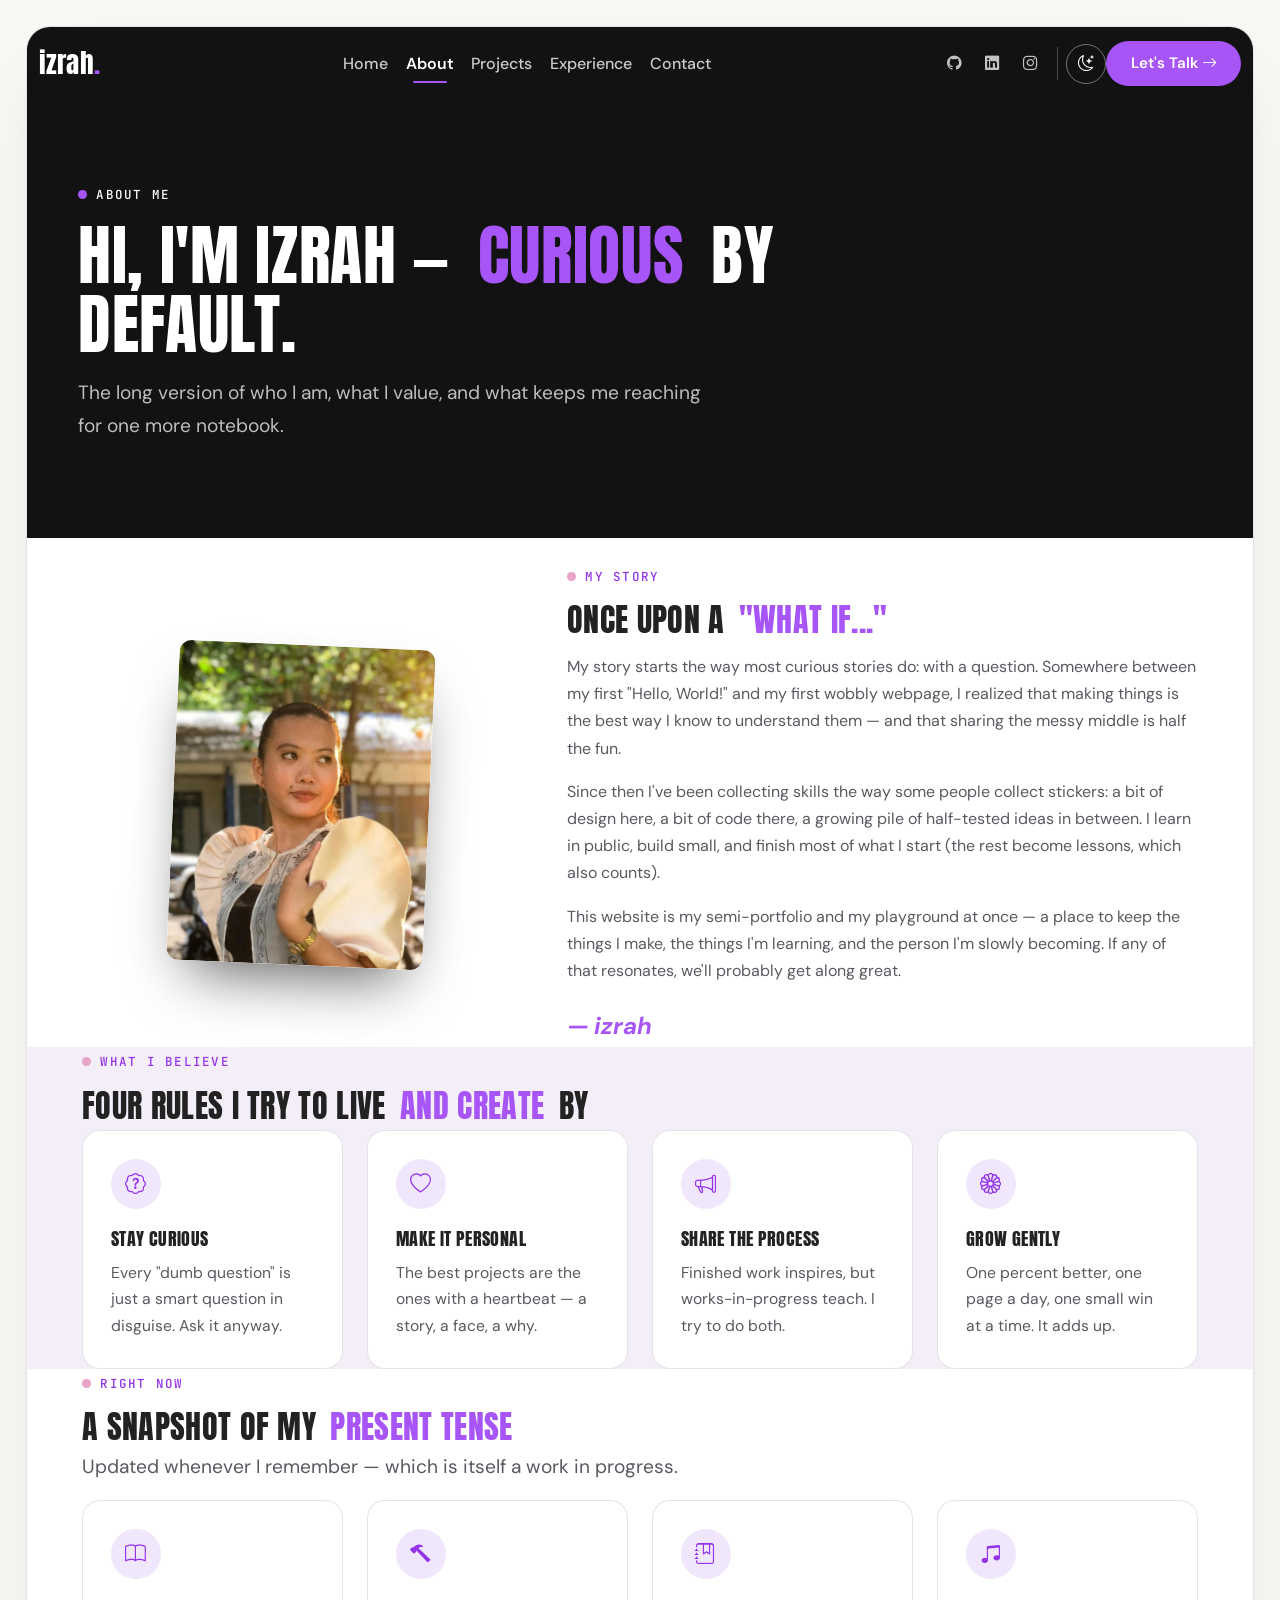
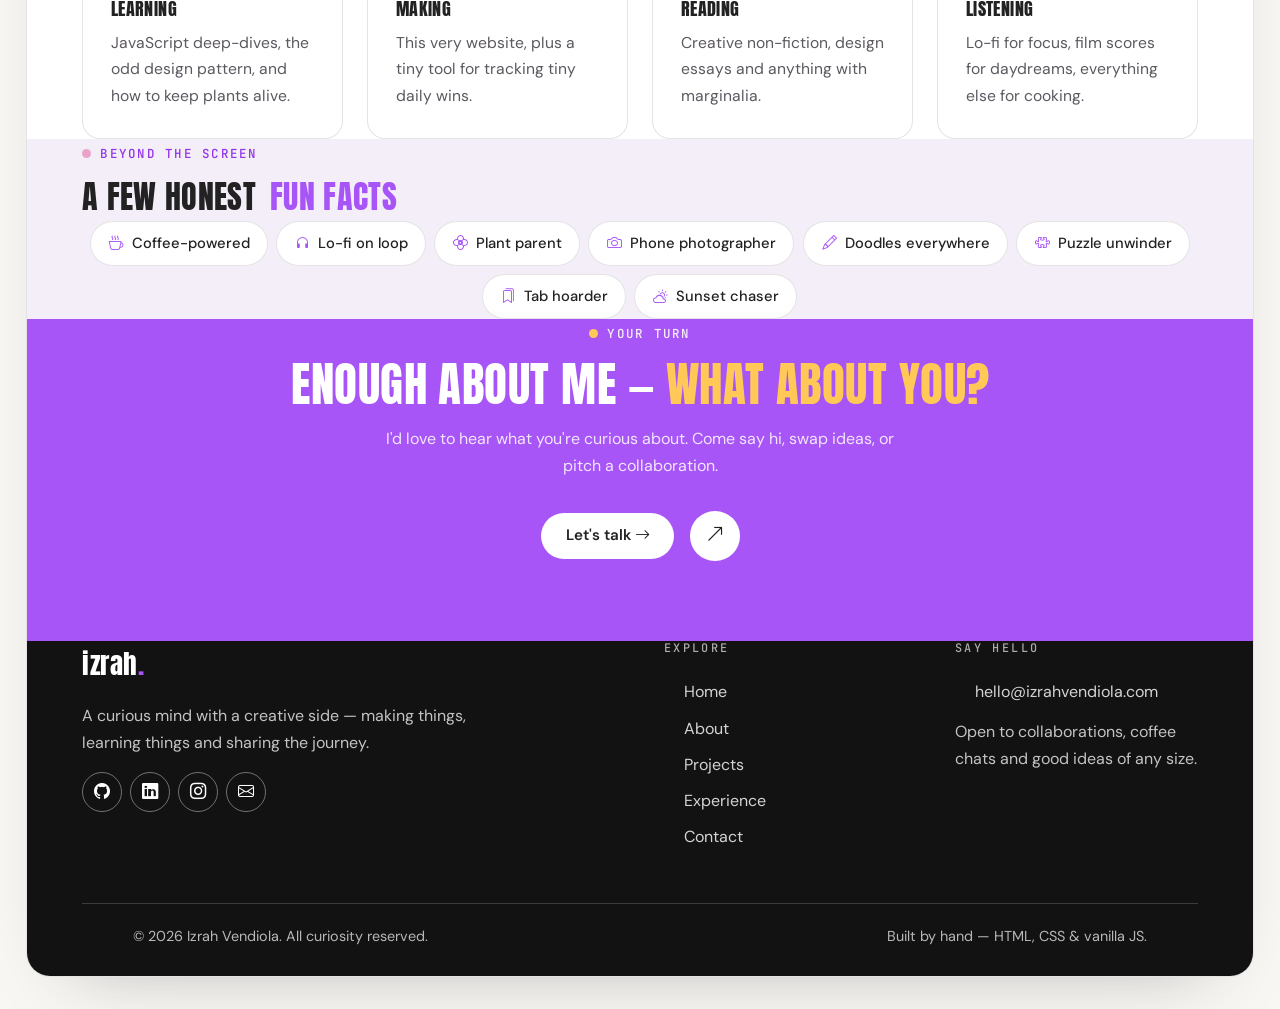
==== pages/about.html @ 7f02ea45 "Change the structure" ====
<!DOCTYPE html>
<html lang="en" data-theme="light">
<head>
  <meta charset="UTF-8">
  <meta name="viewport" content="width=device-width, initial-scale=1">
  <title>About — Izrah Vendiola</title>
  <meta name="description" content="Who is Izrah Vendiola? The story, values and everyday curiosities behind this little corner of the internet.">
  <link rel="icon" type="image/svg+xml" href="../assets/images/favicon.svg">
  <meta name="theme-color" content="#F9F7F4">

  <!-- Set theme before first paint to avoid a flash of the wrong mode -->
  <script>
    (function () {
      var d = document.documentElement;
      d.classList.add("js");
      var t = null;
      try { t = localStorage.getItem("izrah-theme"); } catch (e) { /* no storage */ }
      if (!t) {
        t = window.matchMedia && window.matchMedia("(prefers-color-scheme: dark)").matches
          ? "dark" : "light";
      }
      d.setAttribute("data-theme", t);
      if ("onpagereveal" in document) d.classList.add("vt");
    })();
  </script>

  <link href="https://cdn.jsdelivr.net/npm/bootstrap@5.3.3/dist/css/bootstrap.min.css" rel="stylesheet">
  <link rel="stylesheet" href="https://cdn.jsdelivr.net/npm/bootstrap-icons@1.11.3/font/bootstrap-icons.min.css">

  <link rel="preconnect" href="https://fonts.googleapis.com">
  <link rel="preconnect" href="https://fonts.gstatic.com" crossorigin>
  <link href="https://fonts.googleapis.com/css2?family=Anton&family=DM+Sans:ital,opsz,wght@0,9..40,400;0,9..40,500;0,9..40,700;1,9..40,400&family=JetBrains+Mono:wght@400;500;700&display=swap" rel="stylesheet">

  <link rel="stylesheet" href="../assets/css/style.css">
  <link rel="stylesheet" href="../assets/css/responsive.css">
</head>
<body>
  <a class="skip-link" href="#main">Skip to main content</a>

  <div class="page-frame">
    <!-- ========== Consistent header bar ========== -->
    <nav class="navbar navbar-expand-lg site-header" id="siteNav" aria-label="Main navigation">
      <div class="container-xxl header-inner">
        <a class="navbar-brand" href="../index.html">izrah<span class="brand-dot">.</span></a>
        <button class="navbar-toggler" type="button" data-bs-toggle="collapse" data-bs-target="#navMenu"
          aria-controls="navMenu" aria-expanded="false" aria-label="Toggle navigation">
          <span class="navbar-toggler-icon"></span>
        </button>
        <div class="collapse navbar-collapse" id="navMenu">
          <ul class="navbar-nav mx-auto mb-3 mb-lg-0">
            <li class="nav-item"><a class="nav-link" href="../index.html">Home</a></li>
            <li class="nav-item"><a class="nav-link active" aria-current="page" href="about.html">About</a></li>
            <li class="nav-item"><a class="nav-link" href="projects.html">Projects</a></li>
            <li class="nav-item"><a class="nav-link" href="experience.html">Experience</a></li>
            <li class="nav-item"><a class="nav-link" href="contact.html">Contact</a></li>
          </ul>
          <div class="d-flex align-items-center nav-actions">
            <div class="nav-socials d-none d-lg-inline-flex" aria-label="Social media">
              <a class="social-btn" href="https://github.com/" target="_blank" rel="noopener" aria-label="GitHub">
                <i class="bi bi-github" aria-hidden="true"></i>
              </a>
              <a class="social-btn" href="https://www.linkedin.com/" target="_blank" rel="noopener" aria-label="LinkedIn">
                <i class="bi bi-linkedin" aria-hidden="true"></i>
              </a>
              <a class="social-btn" href="https://www.instagram.com/" target="_blank" rel="noopener" aria-label="Instagram">
                <i class="bi bi-instagram" aria-hidden="true"></i>
              </a>
            </div>
            <button class="theme-toggle" id="themeToggle" type="button" aria-label="Toggle light and dark theme" aria-pressed="false">
              <i class="bi bi-moon-stars icon-moon" aria-hidden="true"></i>
              <i class="bi bi-sun icon-sun" aria-hidden="true"></i>
            </button>
            <a class="btn btn-accent" href="contact.html">Let's Talk <i class="bi bi-arrow-right" aria-hidden="true"></i></a>
          </div>
        </div>
      </div>
    </nav>

  <main id="main">
    <!-- ========== Page hero ========== -->
    <header class="page-hero band-dark">
      <div class="page-hero-inner">
        <span class="eyebrow" data-animate="fade-up">About me</span>
        <h1 data-animate="fade-up" data-delay="90">
          Hi, I'm Izrah — <span class="mark">curious</span> by default.
        </h1>
        <p class="section-lead" data-animate="fade-up" data-delay="180">
          The long version of who I am, what I value, and what keeps me
          reaching for one more notebook.
        </p>
      </div>
    </header>

    <!-- ========== My story ========== -->
    <section class="section pt-4" aria-labelledby="story-title">
      <div class="container">
        <div class="row g-5 align-items-center">
          <div class="col-lg-5">
            <figure class="hero-figure about-figure mx-auto mb-0" data-animate="scale-in">
              <img class="portrait" src="../assets/images/profile.webp"
                alt="Portrait photo of Izrah Vendiola" width="1080" height="1920" loading="lazy">
            </figure>
          </div>
          <div class="col-lg-7">
            <span class="eyebrow" data-animate="fade-up">My story</span>
            <h2 class="section-title" id="story-title" data-animate="fade-up" data-delay="80">
              Once upon a <span class="mark">"what if..."</span>
            </h2>
            <div data-animate="fade-up" data-delay="160">
              <p class="text-soft mt-3">
                My story starts the way most curious stories do: with a question.
                Somewhere between my first "Hello, World!" and my first wobbly webpage,
                I realized that making things is the best way I know to understand them —
                and that sharing the messy middle is half the fun.
              </p>
              <p class="text-soft">
                Since then I've been collecting skills the way some people collect stickers:
                a bit of design here, a bit of code there, a growing pile of half-tested
                ideas in between. I learn in public, build small, and finish most of what
                I start (the rest become lessons, which also counts).
              </p>
              <p class="text-soft">
                This website is my semi-portfolio and my playground at once — a place to
                keep the things I make, the things I'm learning, and the person I'm slowly
                becoming. If any of that resonates, we'll probably get along great.
              </p>
              <p class="sig">— izrah</p>
            </div>
          </div>
        </div>
      </div>
    </section>

    <!-- ========== Values ========== -->
    <section class="section section-soft" aria-labelledby="values-title">
      <div class="container">
        <div class="section-head center">
          <span class="eyebrow" data-animate="fade-up">What I believe</span>
          <h2 class="section-title" id="values-title" data-animate="fade-up" data-delay="80">
            Four rules I try to live <span class="mark">and create</span> by
          </h2>
        </div>
        <div class="row g-4" data-animate-group>
          <div class="col-md-6 col-lg-3">
            <article class="card-x" data-animate="fade-up">
              <div class="icon-tile"><i class="bi bi-patch-question" aria-hidden="true"></i></div>
              <h3 class="card-title">Stay curious</h3>
              <p>Every "dumb question" is just a smart question in disguise. Ask it anyway.</p>
            </article>
          </div>
          <div class="col-md-6 col-lg-3">
            <article class="card-x" data-animate="fade-up">
              <div class="icon-tile"><i class="bi bi-heart" aria-hidden="true"></i></div>
              <h3 class="card-title">Make it personal</h3>
              <p>The best projects are the ones with a heartbeat — a story, a face, a why.</p>
            </article>
          </div>
          <div class="col-md-6 col-lg-3">
            <article class="card-x" data-animate="fade-up">
              <div class="icon-tile"><i class="bi bi-megaphone" aria-hidden="true"></i></div>
              <h3 class="card-title">Share the process</h3>
              <p>Finished work inspires, but works-in-progress teach. I try to do both.</p>
            </article>
          </div>
          <div class="col-md-6 col-lg-3">
            <article class="card-x" data-animate="fade-up">
              <div class="icon-tile"><i class="bi bi-flower1" aria-hidden="true"></i></div>
              <h3 class="card-title">Grow gently</h3>
              <p>One percent better, one page a day, one small win at a time. It adds up.</p>
            </article>
          </div>
        </div>
      </div>
    </section>

    <!-- ========== Currently ========== -->
    <section class="section" aria-labelledby="currently-title">
      <div class="container">
        <div class="section-head">
          <span class="eyebrow" data-animate="fade-up">Right now</span>
          <h2 class="section-title" id="currently-title" data-animate="fade-up" data-delay="80">
            A snapshot of my <span class="mark">present tense</span>
          </h2>
          <p class="section-lead" data-animate="fade-up" data-delay="150">
            Updated whenever I remember — which is itself a work in progress.
          </p>
        </div>
        <div class="row g-4" data-animate-group>
          <div class="col-md-6 col-lg-3">
            <article class="card-x" data-animate="fade-up">
              <div class="icon-tile"><i class="bi bi-book" aria-hidden="true"></i></div>
              <h3 class="card-title">Learning</h3>
              <p>JavaScript deep-dives, the odd design pattern, and how to keep plants alive.</p>
            </article>
          </div>
          <div class="col-md-6 col-lg-3">
            <article class="card-x" data-animate="fade-up">
              <div class="icon-tile"><i class="bi bi-hammer" aria-hidden="true"></i></div>
              <h3 class="card-title">Making</h3>
              <p>This very website, plus a tiny tool for tracking tiny daily wins.</p>
            </article>
          </div>
          <div class="col-md-6 col-lg-3">
            <article class="card-x" data-animate="fade-up">
              <div class="icon-tile"><i class="bi bi-journal-bookmark" aria-hidden="true"></i></div>
              <h3 class="card-title">Reading</h3>
              <p>Creative non-fiction, design essays and anything with marginalia.</p>
            </article>
          </div>
          <div class="col-md-6 col-lg-3">
            <article class="card-x" data-animate="fade-up">
              <div class="icon-tile"><i class="bi bi-music-note-beamed" aria-hidden="true"></i></div>
              <h3 class="card-title">Listening</h3>
              <p>Lo-fi for focus, film scores for daydreams, everything else for cooking.</p>
            </article>
          </div>
        </div>
      </div>
    </section>

    <!-- ========== Beyond the screen ========== -->
    <section class="section section-soft" aria-labelledby="beyond-title">
      <div class="container">
        <div class="section-head center">
          <span class="eyebrow" data-animate="fade-up">Beyond the screen</span>
          <h2 class="section-title" id="beyond-title" data-animate="fade-up" data-delay="80">
            A few honest <span class="mark">fun facts</span>
          </h2>
        </div>
        <div class="d-flex flex-wrap justify-content-center gap-2 mt-2" data-animate-group>
          <span class="chip" data-animate="fade-up"><i class="bi bi-cup-hot" aria-hidden="true"></i>Coffee-powered</span>
          <span class="chip" data-animate="fade-up"><i class="bi bi-headphones" aria-hidden="true"></i>Lo-fi on loop</span>
          <span class="chip" data-animate="fade-up"><i class="bi bi-flower2" aria-hidden="true"></i>Plant parent</span>
          <span class="chip" data-animate="fade-up"><i class="bi bi-camera" aria-hidden="true"></i>Phone photographer</span>
          <span class="chip" data-animate="fade-up"><i class="bi bi-pencil" aria-hidden="true"></i>Doodles everywhere</span>
          <span class="chip" data-animate="fade-up"><i class="bi bi-puzzle" aria-hidden="true"></i>Puzzle unwinder</span>
          <span class="chip" data-animate="fade-up"><i class="bi bi-bookmarks" aria-hidden="true"></i>Tab hoarder</span>
          <span class="chip" data-animate="fade-up"><i class="bi bi-cloud-sun" aria-hidden="true"></i>Sunset chaser</span>
        </div>
      </div>
    </section>

    <!-- ========== Call to action ========== -->
    <section class="band-cta section-cta" aria-labelledby="cta-title">
      <div class="container-xxl">
        <span class="eyebrow" data-animate="fade-up">Your turn</span>
        <h2 class="cta-title" id="cta-title" data-animate="fade-up" data-delay="80">
          Enough about me — <span class="mark-on-dark">what about you?</span>
        </h2>
        <p class="cta-text" data-animate="fade-up" data-delay="160">
          I'd love to hear what you're curious about. Come say hi, swap ideas,
          or pitch a collaboration.
        </p>
        <div class="d-flex justify-content-center align-items-center gap-3" data-animate="fade-up" data-delay="240">
          <a class="btn btn-light" href="contact.html">Let's talk <i class="bi bi-arrow-right" aria-hidden="true"></i></a>
          <a class="btn-circle" href="contact.html" aria-label="Go to the contact page">
            <i class="bi bi-arrow-up-right" aria-hidden="true"></i>
          </a>
        </div>
      </div>
    </section>
  </main>

  <!-- ========== Footer ========== -->
  <footer class="site-footer">
    <div class="container">
      <div class="row g-4 g-lg-5">
        <div class="col-lg-5">
          <a class="footer-brand" href="../index.html">izrah<span class="brand-dot">.</span></a>
          <p class="footer-tagline">A curious mind with a creative side — making things,
          learning things and sharing the journey.</p>
          <div class="d-flex gap-2 mt-3">
            <a class="social-btn" href="https://github.com/" target="_blank" rel="noopener" aria-label="GitHub">
              <i class="bi bi-github" aria-hidden="true"></i>
            </a>
            <a class="social-btn" href="https://www.linkedin.com/" target="_blank" rel="noopener" aria-label="LinkedIn">
              <i class="bi bi-linkedin" aria-hidden="true"></i>
            </a>
            <a class="social-btn" href="https://www.instagram.com/" target="_blank" rel="noopener" aria-label="Instagram">
              <i class="bi bi-instagram" aria-hidden="true"></i>
            </a>
            <a class="social-btn" href="mailto:hello@izrahvendiola.com" aria-label="Email Izrah">
              <i class="bi bi-envelope" aria-hidden="true"></i>
            </a>
          </div>
        </div>
        <div class="col-6 col-lg-3 offset-lg-1">
          <h3 class="footer-heading">Explore</h3>
          <nav class="d-flex flex-column" aria-label="Footer navigation">
            <a class="footer-link" href="../index.html"><i class="bi bi-arrow-right-short" aria-hidden="true"></i>Home</a>
            <a class="footer-link" href="about.html"><i class="bi bi-arrow-right-short" aria-hidden="true"></i>About</a>
            <a class="footer-link" href="projects.html"><i class="bi bi-arrow-right-short" aria-hidden="true"></i>Projects</a>
            <a class="footer-link" href="experience.html"><i class="bi bi-arrow-right-short" aria-hidden="true"></i>Experience</a>
            <a class="footer-link" href="contact.html"><i class="bi bi-arrow-right-short" aria-hidden="true"></i>Contact</a>
          </nav>
        </div>
        <div class="col-6 col-lg-3">
          <h3 class="footer-heading">Say hello</h3>
          <a class="footer-link" href="mailto:hello@izrahvendiola.com"><i class="bi bi-arrow-right-short" aria-hidden="true"></i>hello@izrahvendiola.com</a>
          <p class="footer-tagline mt-2">Open to collaborations, coffee chats and good ideas of any size.</p>
        </div>
      </div>
      <div class="footer-bottom">
        <p>© <span data-year>2026</span> Izrah Vendiola. All curiosity reserved.</p>
        <p>Built by hand — HTML, CSS &amp; vanilla JS.</p>
      </div>
    </div>
  </footer>
  </div>

  <button class="back-top" type="button" aria-label="Back to top">
    <i class="bi bi-arrow-up" aria-hidden="true"></i>
  </button>
  <div id="toastRegion" class="toast-container position-fixed bottom-0 start-0 p-3"></div>

  <script src="https://cdn.jsdelivr.net/npm/bootstrap@5.3.3/dist/js/bootstrap.bundle.min.js"></script>
  <script src="../assets/js/main.js"></script>
  <script src="../assets/js/animations.js"></script>
</body>
</html>
---- assets/css/style.css ----
/* ============================================================
   izrah. — Personal Website
   style.css · Brutalist editorial system (Finguard-inspired)
   ------------------------------------------------------------
   Structure & motion language adapted from the Finguard
   reference: alternating dark/light full-bleed bands, huge
   condensed uppercase display type (Anton), numbered feature
   rows with an overlapping card, static image tiles, circle
   arrow buttons, sparkle accents.
   Palette stays Izrah's: purple / pink / amber on black & white.
   Flat colors only — no gradients, no glassmorphism.
   ------------------------------------------------------------
   Contents:
   01. Design tokens
   02. Base & reset
   03. Page frame
   04. Typography
   05. Buttons & links
   06. Header bar (consistent, solid dark)
   07. Hero (dark band: headline, copy, portrait, steps rail)
   08. Numbered feature rows + overlapping panel
   09. Project image tiles (static)
   10. CTA band
   11. Footer band
   12. Timeline
   13. Cards, chips & "now" panel
   14. Forms, accordion, modal, toast
   15. Page heroes (dark band)
   16. Decorations (sparkles, shapes, badge)
   17. Animations (keyframes & reveal states)
   18. View transitions & reduced motion
   ============================================================ */

/* ------------------------------------------------------------
   01. Design tokens
------------------------------------------------------------ */
:root {
  /* Typography */
  --font-display: "Anton", "Arial Narrow", sans-serif;
  --font-body: "DM Sans", system-ui, -apple-system, sans-serif;
  --font-mono: "JetBrains Mono", ui-monospace, "Cascadia Mono", monospace;

  /* Fluid type scale */
  --fs-hero-line: clamp(2.7rem, 5.4vw + 1rem, 5.4rem);
  --fs-h1: clamp(2.4rem, 4.4vw + 0.7rem, 4.1rem);
  --fs-h2: clamp(1.9rem, 2.9vw + 0.6rem, 3rem);
  --fs-h3: clamp(1.25rem, 0.8vw + 0.95rem, 1.5rem);
  --fs-lead: clamp(1.02rem, 0.35vw + 0.95rem, 1.2rem);

  /* Shape — cards keep soft corners, bands are sharp */
  --radius-sm: 8px;
  --radius-md: 12px;
  --radius-lg: 18px;
  --radius-xl: 24px;
  --radius-pill: 999px;
  --section-pad: clamp(4rem, 8vw, 6.25rem);
  --frame-gap: clamp(10px, 2vw, 26px);

  /* Motion */
  --ease-out: cubic-bezier(0.22, 0.61, 0.36, 1);
  --ease-spring: cubic-bezier(0.34, 1.56, 0.64, 1);
  --dur-fast: 0.25s;
  --dur-med: 0.45s;
  --dur-slow: 0.8s;
}

/* Light theme */
:root,
[data-theme="light"] {
  color-scheme: light;
  --clr-bg: #f9f7f4;
  --clr-bg-soft: #f3eef8;
  --clr-surface: #ffffff;
  --clr-surface-2: #f6f1fa;
  --clr-text: #222222;
  --clr-text-soft: #5c5860;
  --clr-text-faint: #8e8a94;
  --clr-accent: #a855f7;
  --clr-accent-strong: #9333ea;
  --clr-accent-soft: #f1e7fc;
  --clr-accent-2: #e9a5c9;
  --clr-accent-2-soft: #fbeaf3;
  --clr-accent-3: #ffc857;
  --clr-accent-3-strong: #f5b52e;
  --clr-accent-3-soft: #fef3dc;
  --clr-on-accent: #ffffff;
  --clr-header: #121212;      /* solid dark header bar */
  --clr-band: #121212;        /* dark full-bleed band  */
  --clr-panel: #a855f7;       /* purple bands (CTA)    */
  --clr-panel-2: #9333ea;     /* footer purple         */
  --clr-on-panel: #ffffff;
  --clr-border: rgba(34, 34, 34, 0.12);
  --clr-border-strong: rgba(34, 34, 34, 0.26);
  --shadow-frame: 0 32px 70px -46px rgba(34, 34, 34, 0.35);
  --shadow-md: 0 16px 36px -18px rgba(34, 34, 34, 0.25);
}

/* Dark theme */
[data-theme="dark"] {
  color-scheme: dark;
  --clr-bg: #121212;
  --clr-bg-soft: #181519;
  --clr-surface: #1e1e24;
  --clr-surface-2: #26222e;
  --clr-text: #f5f5f5;
  --clr-text-soft: #b9b4c2;
  --clr-text-faint: #878290;
  --clr-accent: #bb86fc;
  --clr-accent-strong: #d0b0fe;
  --clr-accent-soft: rgba(187, 134, 252, 0.14);
  --clr-accent-2: #d98db8;
  --clr-accent-2-soft: rgba(217, 141, 184, 0.16);
  --clr-accent-3: #f4c66a;
  --clr-accent-3-strong: #f7d488;
  --clr-accent-3-soft: rgba(244, 198, 106, 0.16);
  --clr-on-accent: #1a1220;
  --clr-header: #121212;
  --clr-band: #121212;
  --clr-panel: #6b21a8;
  --clr-panel-2: #5b1a92;
  --clr-on-panel: #ffffff;
  --clr-border: rgba(245, 245, 245, 0.13);
  --clr-border-strong: rgba(245, 245, 245, 0.3);
  --shadow-frame: 0 32px 70px -40px rgba(0, 0, 0, 0.6);
  --shadow-md: 0 16px 36px -18px rgba(0, 0, 0, 0.55);
}

/* ------------------------------------------------------------
   02. Base & reset
------------------------------------------------------------ */
html {
  scroll-behavior: smooth;
}

html,
body {
  overflow-x: clip;
}

body {
  font-family: var(--font-body);
  background-color: var(--clr-bg);
  color: var(--clr-text);
  line-height: 1.7;
  -webkit-font-smoothing: antialiased;
  text-rendering: optimizeLegibility;
  transition: background-color var(--dur-med) ease, color var(--dur-med) ease,
    opacity 0.18s ease;
}

html.page-leaving body {
  opacity: 0;
}

::selection {
  background: var(--clr-accent);
  color: var(--clr-on-accent);
}

:focus-visible {
  outline: 3px solid var(--clr-accent);
  outline-offset: 3px;
  border-radius: 6px;
}

img {
  max-width: 100%;
}

/* Smooth theme change on common components */
.page-frame,
.site-header,
.site-footer,
.form-control,
.form-select,
.chip,
.accordion-item,
.timeline-card,
.now-panel,
.card-x,
.feature-row {
  transition: background-color var(--dur-med) ease, color var(--dur-med) ease,
    border-color var(--dur-med) ease;
}

/* Skip link (a11y) */
.skip-link {
  position: absolute;
  top: -100%;
  left: 1rem;
  z-index: 2000;
  padding: 0.6rem 1.2rem;
  background: var(--clr-accent);
  color: var(--clr-on-accent);
  font-weight: 600;
  border-radius: var(--radius-sm);
  text-decoration: none;
  transition: top 0.2s ease;
}

.skip-link:focus {
  top: 0;
  color: var(--clr-on-accent);
}

[id] {
  scroll-margin-top: 24px;
}

/* ------------------------------------------------------------
   03. Page frame — the whole page as one rounded card
------------------------------------------------------------ */
.page-frame {
  width: min(1400px, 100% - 2 * var(--frame-gap));
  margin-inline: auto;
  margin-block: var(--frame-gap) calc(var(--frame-gap) + 6px);
  background: var(--clr-surface);
  border: 1px solid var(--clr-border);
  border-radius: var(--radius-xl);
  overflow: clip;
  box-shadow: var(--shadow-frame);
}

/* Dark full-bleed band (hero, page heroes, hot rows) */
.band-dark {
  background: var(--clr-band);
  color: #ffffff;
}

.band-dark h1,
.band-dark h2,
.band-dark h3 {
  color: #ffffff;
}

.band-dark .section-lead,
.band-dark .text-soft {
  color: rgba(255, 255, 255, 0.72);
}

/* ------------------------------------------------------------
   04. Typography — Anton display for headings
------------------------------------------------------------ */
h1,
h2 {
  font-family: var(--font-display);
  font-weight: 400;
  text-transform: uppercase;
  letter-spacing: 0.01em;
  line-height: 1.05;
}

h3,
h4,
h5,
h6 {
  font-family: var(--font-body);
  font-weight: 700;
  letter-spacing: -0.01em;
  line-height: 1.3;
}

h1,
h2 {
  color: var(--clr-text);
  transition: color var(--dur-med) ease;
}

/* Colored word inside Anton headings — flat, no chip */
/* (overrides Bootstrap's built-in .mark highlight utility) */
.mark {
  --bs-highlight-bg: transparent;
  background: transparent;
  color: var(--clr-accent);
}

/* Amber emphasis on purple bands */
.mark-on-dark {
  color: var(--clr-accent-3);
}

.eyebrow {
  display: inline-flex;
  align-items: center;
  gap: 0.6rem;
  font-family: var(--font-mono);
  font-size: 0.78rem;
  font-weight: 500;
  letter-spacing: 0.18em;
  text-transform: uppercase;
  color: var(--clr-accent-strong);
  margin-bottom: 1rem;
}

[data-theme="dark"] .eyebrow {
  color: var(--clr-accent);
}

.eyebrow::before {
  content: "";
  flex: 0 0 auto;
  width: 0.55rem;
  height: 0.55rem;
  border-radius: 50%;
  background: var(--clr-accent-2);
}

.band-dark .eyebrow {
  color: #ffffff;
}

.band-dark .eyebrow::before {
  background: var(--clr-accent);
}

.lead,
.section-lead {
  color: var(--clr-text-soft);
  font-size: var(--fs-lead);
}

.text-soft {
  color: var(--clr-text-soft);
}

.text-accent {
  color: var(--clr-accent);
}

/* ------------------------------------------------------------
   05. Buttons & links — pill + circle pair (Finguard signature)
------------------------------------------------------------ */
.btn {
  font-family: var(--font-body);
  font-weight: 600;
  font-size: 0.95rem;
  border-radius: var(--radius-pill);
  padding: 0.72rem 1.55rem;
  transition: transform var(--dur-fast) var(--ease-out),
    box-shadow var(--dur-fast) ease, background-color var(--dur-fast) ease,
    color var(--dur-fast) ease, border-color var(--dur-fast) ease;
}

.btn .bi {
  transition: transform var(--dur-fast) var(--ease-out);
}

.btn:hover .bi-arrow-right {
  transform: translateX(4px);
}

.btn-accent {
  background: var(--clr-accent);
  color: var(--clr-on-accent);
  border: 0;
}

.btn-accent:hover,
.btn-accent:focus-visible {
  background: var(--clr-accent-strong);
  color: var(--clr-on-accent);
  transform: translateY(-2px);
}

.btn-amber {
  background: var(--clr-accent-3);
  color: #222222;
  border: 0;
}

.btn-amber:hover,
.btn-amber:focus-visible {
  background: var(--clr-accent-3-strong);
  color: #222222;
  transform: translateY(-2px);
}

.btn-ghost {
  background: transparent;
  border: 2px solid var(--clr-border-strong);
  color: var(--clr-text);
}

.btn-ghost:hover,
.btn-ghost:focus-visible {
  border-color: var(--clr-accent);
  color: var(--clr-accent);
  background: var(--clr-accent-soft);
  transform: translateY(-2px);
}

/* White pill for use on purple bands */
.btn-light {
  background: #ffffff;
  color: #222222;
  border: 0;
}

.btn-light:hover,
.btn-light:focus-visible {
  background: var(--clr-accent-3);
  color: #222222;
  transform: translateY(-2px);
}

/* Outline pill for dark bands */
.btn-ghost-light {
  background: transparent;
  border: 2px solid rgba(255, 255, 255, 0.5);
  color: #ffffff;
}

.btn-ghost-light:hover,
.btn-ghost-light:focus-visible {
  background: #ffffff;
  border-color: #ffffff;
  color: #121212;
  transform: translateY(-2px);
}

/* Circular arrow button */
.btn-circle {
  flex: 0 0 auto;
  width: 3.1rem;
  height: 3.1rem;
  border-radius: 50%;
  border: 0;
  background: var(--clr-accent);
  color: var(--clr-on-accent);
  display: inline-grid;
  place-items: center;
  font-size: 1.15rem;
  text-decoration: none;
  transition: transform var(--dur-fast) var(--ease-out),
    background-color var(--dur-fast) ease, color var(--dur-fast) ease;
}

.btn-circle:hover,
.btn-circle:focus-visible {
  background: var(--clr-accent-strong);
  color: var(--clr-on-accent);
  transform: translate(2px, -2px);
}

.btn-circle-sm {
  width: 2.6rem;
  height: 2.6rem;
  font-size: 1rem;
}

.link-arrow {
  display: inline-flex;
  align-items: center;
  gap: 0.45rem;
  font-weight: 600;
  color: var(--clr-accent);
  text-decoration: none;
}

.link-arrow .bi {
  transition: transform var(--dur-fast) var(--ease-out);
}

.link-arrow:hover,
.link-arrow:focus-visible {
  color: var(--clr-accent-strong);
}

.link-arrow:hover .bi {
  transform: translateX(5px);
}

/* ------------------------------------------------------------
   06. Header — consistent solid dark bar (Finguard reference)
------------------------------------------------------------ */
.site-header {
  background: var(--clr-header);
  padding: 0.55rem 0;
  transition: background-color var(--dur-med) ease;
  --bs-navbar-toggler-icon-bg: url("data:image/svg+xml;charset=utf8,%3Csvg viewBox='0 0 30 30' xmlns='http://www.w3.org/2000/svg'%3E%3Cpath stroke='rgba%28255, 255, 255, 0.9%29' stroke-width='2.5' stroke-linecap='round' d='M4 7h22M4 15h22M4 23h22'/%3E%3C/svg%3E");
}

.header-inner {
  display: flex;
  align-items: center;
}

.navbar-brand {
  font-family: var(--font-display);
  font-weight: 400;
  font-size: 1.7rem;
  letter-spacing: 0.02em;
  color: #ffffff;
  transition: opacity var(--dur-fast) ease;
}

.navbar-brand:hover,
.navbar-brand:focus-visible {
  color: #ffffff;
  opacity: 0.85;
}

.brand-dot {
  color: var(--clr-accent);
}

.site-header .nav-link {
  position: relative;
  font-weight: 500;
  color: rgba(255, 255, 255, 0.78);
  padding: 0.5rem 0.95rem;
  margin-inline: 0.05rem;
  transition: color var(--dur-fast) ease;
}

.site-header .nav-link::after {
  content: "";
  position: absolute;
  left: 0.95rem;
  right: 0.95rem;
  bottom: 0.15rem;
  height: 2px;
  border-radius: 2px;
  background: var(--clr-accent);
  transform: scaleX(0);
  transform-origin: left;
  transition: transform var(--dur-med) var(--ease-spring);
}

.site-header .nav-link:hover,
.site-header .nav-link:focus-visible {
  color: #ffffff;
}

.site-header .nav-link:hover::after {
  transform: scaleX(1);
}

.site-header .nav-link.active {
  color: #ffffff;
  font-weight: 600;
}

.site-header .nav-link.active::after {
  transform: scaleX(1);
}

.nav-socials {
  display: inline-flex;
  align-items: center;
  gap: 0.3rem;
  padding-inline-end: 0.6rem;
  margin-inline-end: 0.5rem;
  border-inline-end: 1px solid rgba(255, 255, 255, 0.22);
}

.nav-socials .social-btn {
  width: 2.1rem;
  height: 2.1rem;
  font-size: 0.9rem;
  border: 0;
  color: rgba(255, 255, 255, 0.75);
}

.nav-socials .social-btn:hover,
.nav-socials .social-btn:focus-visible {
  color: #ffffff;
  background: var(--clr-accent);
}

/* Theme toggle on the dark header */
.theme-toggle {
  flex: 0 0 auto;
  width: 40px;
  height: 40px;
  border-radius: 50%;
  border: 1.5px solid rgba(255, 255, 255, 0.4);
  background: transparent;
  color: #ffffff;
  display: inline-grid;
  place-items: center;
  font-size: 1rem;
  cursor: pointer;
  transition: transform var(--dur-fast) var(--ease-out),
    background-color var(--dur-fast) ease, color var(--dur-fast) ease,
    border-color var(--dur-fast) ease;
}

.theme-toggle:hover {
  transform: rotate(16deg) scale(1.08);
  background: var(--clr-accent);
  border-color: var(--clr-accent);
  color: var(--clr-on-accent);
}

.theme-toggle i {
  grid-area: 1 / 1;
  transition: opacity var(--dur-med) ease,
    transform var(--dur-med) var(--ease-spring);
}

.theme-toggle .icon-sun {
  opacity: 0;
  transform: rotate(120deg) scale(0.3);
}

[data-theme="dark"] .theme-toggle .icon-sun {
  opacity: 1;
  transform: none;
}

[data-theme="dark"] .theme-toggle .icon-moon {
  opacity: 0;
  transform: rotate(-120deg) scale(0.3);
}

/* ------------------------------------------------------------
   07. Hero — dark band: huge headline, copy, photo, steps rail
------------------------------------------------------------ */
.hero {
  position: relative;
  padding: clamp(3rem, 6vw, 4.5rem) 0 clamp(3.25rem, 6vw, 4.75rem);
  overflow: clip;
}

.hero-title {
  font-size: var(--fs-hero-line);
  line-height: 1.02;
  margin-bottom: clamp(1.75rem, 4vw, 2.75rem);
}

.hero-title .hero-line {
  display: block;
  color: #ffffff;
}

.hero-title .hero-line.accent {
  color: var(--clr-accent);
}

.hero-body {
  position: relative;
  z-index: 1;
}

.hero-sub {
  font-family: var(--font-display);
  text-transform: uppercase;
  letter-spacing: 0.03em;
  font-size: 1.05rem;
  color: #ffffff;
  margin-bottom: 0.9rem;
}

.hero-sub .dot-divider {
  color: var(--clr-accent);
}

.hero-intro {
  color: rgba(255, 255, 255, 0.72);
  max-width: 30rem;
  margin-bottom: 1.8rem;
}

.hero-cta {
  display: flex;
  flex-wrap: wrap;
  align-items: center;
  gap: 0.8rem;
  margin-bottom: 1.8rem;
}

.hero-socials {
  display: flex;
  align-items: center;
  flex-wrap: wrap;
  gap: 0.65rem;
}

.hero-socials .socials-label {
  font-family: var(--font-mono);
  font-size: 0.72rem;
  letter-spacing: 0.16em;
  text-transform: uppercase;
  color: rgba(255, 255, 255, 0.55);
  margin-right: 0.35rem;
}

.hero-socials .social-btn {
  border-color: rgba(255, 255, 255, 0.35);
  color: rgba(255, 255, 255, 0.85);
}

.hero-socials .social-btn:hover,
.hero-socials .social-btn:focus-visible {
  background: var(--clr-accent);
  border-color: var(--clr-accent);
  color: var(--clr-on-accent);
}

/* Portrait photo card — slightly tilted, like Finguard's cards */
.hero-figure {
  position: relative;
  display: flex;
  justify-content: center;
}

.hero-figure .portrait {
  width: min(18.5rem, 76vw);
  height: auto;
  aspect-ratio: 4 / 5;
  object-fit: cover;
  object-position: 50% 16%;
  display: block;
  border-radius: var(--radius-md);
  rotate: -2.5deg;
  box-shadow: 0 30px 60px -22px rgba(0, 0, 0, 0.65);
  transition: rotate var(--dur-med) var(--ease-spring);
}

.hero-figure:hover .portrait {
  rotate: 0deg;
}

/* Steps rail (Finguard's numbered hero steps) */
.hero-steps {
  display: flex;
  flex-direction: column;
  justify-content: center;
}

.step {
  display: flex;
  align-items: center;
  justify-content: space-between;
  gap: 1rem;
  padding: 1.1rem 0;
  border-bottom: 1px solid rgba(255, 255, 255, 0.16);
}

.step:last-child {
  border-bottom: 0;
}

.step-index {
  font-family: var(--font-mono);
  font-size: 0.75rem;
  color: var(--clr-accent);
  display: block;
  margin-bottom: 0.15rem;
}

.step p {
  margin: 0;
  font-family: var(--font-display);
  text-transform: uppercase;
  letter-spacing: 0.02em;
  font-size: 1.02rem;
  line-height: 1.3;
  color: #ffffff;
  max-width: 16ch;
}

.step .btn-circle {
  background: transparent;
  border: 1.5px solid rgba(255, 255, 255, 0.4);
  color: #ffffff;
}

.step:hover .btn-circle,
.step .btn-circle:hover,
.step .btn-circle:focus-visible {
  background: var(--clr-accent);
  border-color: var(--clr-accent);
  color: var(--clr-on-accent);
  transform: translate(2px, -2px);
}

/* ------------------------------------------------------------
   08. Numbered feature rows + overlapping panel
------------------------------------------------------------ */
.band-features {
  position: relative;
}

.section-head.split {
  max-width: none;
  display: grid;
  grid-template-columns: minmax(0, 1.15fr) minmax(0, 1fr);
  gap: 1.5rem 3rem;
  align-items: end;
}

.section-head.split .section-lead {
  margin: 0 0 0.4rem;
}

.feature-rows {
  display: flex;
  flex-direction: column;
  gap: 6px;
  margin-top: clamp(2rem, 4vw, 2.75rem);
}

.feature-row {
  display: grid;
  grid-template-columns: clamp(3rem, 6vw, 5rem) minmax(0, 1fr) auto;
  align-items: center;
  gap: 1.25rem;
  padding: 1.5rem clamp(1.5rem, 4vw, 3.25rem);
  background: var(--clr-surface-2);
}

.feature-row:nth-child(even) {
  background: var(--clr-surface);
  border-block: 1px solid var(--clr-border);
}

.feature-row.hot {
  background: var(--clr-band);
  color: #ffffff;
}

.row-index {
  font-family: var(--font-mono);
  font-size: 0.85rem;
  color: var(--clr-accent-strong);
}

[data-theme="dark"] .row-index {
  color: var(--clr-accent);
}

.feature-row.hot .row-index {
  color: var(--clr-accent);
}

.row-title {
  font-family: var(--font-display);
  font-weight: 400;
  text-transform: uppercase;
  letter-spacing: 0.02em;
  font-size: 1.2rem;
  line-height: 1.2;
  color: var(--clr-text);
  margin-bottom: 0.3rem;
}

.feature-row.hot .row-title {
  color: #ffffff;
}

.feature-row p {
  margin: 0;
  color: var(--clr-text-soft);
  font-size: 0.95rem;
  max-width: 52ch;
}

.feature-row.hot p {
  color: rgba(255, 255, 255, 0.7);
}

.row-arrow {
  width: 3rem;
  height: 3rem;
  border-radius: 50%;
  border: 1.5px solid var(--clr-border-strong);
  display: grid;
  place-items: center;
  font-size: 1.1rem;
  color: var(--clr-text-soft);
  transition: transform var(--dur-fast) var(--ease-out),
    background-color var(--dur-fast) ease, color var(--dur-fast) ease,
    border-color var(--dur-fast) ease;
}

.feature-row:hover .row-arrow {
  background: var(--clr-accent);
  border-color: var(--clr-accent);
  color: var(--clr-on-accent);
  transform: translate(2px, -2px);
}

.feature-row.hot .row-arrow {
  background: var(--clr-accent);
  border-color: var(--clr-accent);
  color: var(--clr-on-accent);
}

/* Clickable feature rows */
a.feature-row {
  color: inherit;
  text-decoration: none;
  cursor: pointer;
}

/* ------------------------------------------------------------
   09. Project image tiles — static images (no card animation)
------------------------------------------------------------ */
.band-soft {
  background: var(--clr-bg-soft);
  transition: background-color var(--dur-med) ease;
}

.project-tile {
  display: block;
  color: inherit;
  text-decoration: none;
}

.project-tile img {
  width: 100%;
  height: auto;
  aspect-ratio: 16 / 9;
  object-fit: cover;
  display: block;
  border-radius: var(--radius-lg);
  border: 1px solid var(--clr-border);
}

.tile-bar {
  display: flex;
  align-items: baseline;
  gap: 0.75rem;
  padding-top: 0.7rem;
}

.tile-index {
  font-family: var(--font-mono);
  font-size: 0.78rem;
  color: var(--clr-accent-strong);
}

[data-theme="dark"] .tile-index {
  color: var(--clr-accent);
}

.tile-name {
  font-family: var(--font-display);
  text-transform: uppercase;
  letter-spacing: 0.02em;
  font-size: 1.05rem;
  color: var(--clr-text);
}

.tile-cat {
  margin-left: auto;
  font-family: var(--font-mono);
  font-size: 0.72rem;
  letter-spacing: 0.1em;
  text-transform: uppercase;
  color: var(--clr-text-faint);
}

/* ------------------------------------------------------------
   09b. Project cards (projects page) — compact
------------------------------------------------------------ */
.project-card {
  padding: 0;
}

.card-media {
  position: relative;
  aspect-ratio: 16 / 9;
  overflow: hidden;
  background: var(--clr-surface-2);
  border-radius: var(--radius-lg) var(--radius-lg) 0 0;
  border-bottom: 1px solid var(--clr-border);
}

.card-media img {
  width: 100%;
  height: 100%;
  max-height: 100%;
  object-fit: cover;
  display: block;
  transition: transform 0.6s var(--ease-out);
}

.project-card:hover .card-media img {
  transform: scale(1.04);
}

.card-cat {
  position: absolute;
  top: 0.85rem;
  left: 0.85rem;
  z-index: 2;
  background: var(--clr-bg);
  border-radius: var(--radius-pill);
  padding: 0.28rem 0.8rem;
  font-family: var(--font-mono);
  font-size: 0.66rem;
  font-weight: 500;
  letter-spacing: 0.14em;
  text-transform: uppercase;
  color: var(--clr-text);
  box-shadow: 0 4px 14px -8px rgba(34, 34, 34, 0.4);
}

.project-body {
  display: flex;
  flex-direction: column;
  flex: 1;
  gap: 0.5rem;
  padding: 1.1rem 1.3rem 1.2rem;
}

.project-body .card-title {
  margin-bottom: 0;
  font-size: 1.05rem;
}

.project-body p {
  font-size: 0.92rem;
}

.tag-row {
  display: flex;
  flex-wrap: wrap;
  gap: 0.4rem;
}

.tag-chip {
  font-family: var(--font-mono);
  font-size: 0.66rem;
  padding: 0.26rem 0.65rem;
  border-radius: var(--radius-pill);
  background: var(--clr-accent-soft);
  color: var(--clr-accent-strong);
  transition: background-color var(--dur-med) ease, color var(--dur-med) ease;
}

[data-theme="dark"] .tag-chip {
  color: var(--clr-accent);
}

.tag-chip.t-pink {
  background: var(--clr-accent-2-soft);
  color: var(--clr-accent-2);
}

.tag-chip.t-amber {
  background: var(--clr-accent-3-soft);
  color: var(--clr-accent-3-strong);
}

[data-theme="dark"] .tag-chip.t-amber {
  color: var(--clr-accent-3);
}

.project-actions {
  display: flex;
  align-items: center;
  justify-content: space-between;
  gap: 1rem;
  margin-top: auto;
  padding-top: 0.4rem;
}

.project-actions .btn {
  padding: 0.5rem 1.1rem;
  font-size: 0.85rem;
}

/* Filter tabs with counts */
.filter-bar {
  display: flex;
  flex-wrap: wrap;
  justify-content: center;
  gap: 0.6rem;
  margin-bottom: clamp(2rem, 4vw, 2.75rem);
}

.filter-chip {
  display: inline-flex;
  align-items: center;
  gap: 0.55rem;
  border: 1.5px solid var(--clr-border-strong);
  background: var(--clr-surface);
  color: var(--clr-text-soft);
  border-radius: var(--radius-pill);
  padding: 0.6rem 1.3rem;
  font-family: var(--font-mono);
  font-size: 0.85rem;
  font-weight: 500;
  letter-spacing: 0.04em;
  transition: color var(--dur-fast) ease, border-color var(--dur-fast) ease,
    background-color var(--dur-fast) ease, transform var(--dur-fast) var(--ease-out);
}

.filter-chip:hover {
  color: var(--clr-accent);
  border-color: var(--clr-accent);
  transform: translateY(-2px);
}

.filter-chip.active {
  background: var(--clr-accent);
  color: var(--clr-on-accent);
  border-color: var(--clr-accent);
}

.filter-count {
  font-size: 0.68rem;
  line-height: 1;
  padding: 0.22rem 0.55rem;
  border-radius: var(--radius-pill);
  background: var(--clr-accent-soft);
  color: var(--clr-accent-strong);
}

[data-theme="dark"] .filter-count {
  color: var(--clr-accent);
}

.filter-chip.active .filter-count {
  background: rgba(255, 255, 255, 0.25);
  color: var(--clr-on-accent);
}

.project-item {
  transition: opacity 0.35s ease, transform 0.35s var(--ease-out);
}

.project-item.is-hidden {
  display: none;
}

.project-item.pop {
  animation: card-in 0.5s var(--ease-out) backwards;
}

/* Tinted sections */
.section-soft {
  background: var(--clr-bg-soft);
  transition: background-color var(--dur-med) ease;
}

/* ------------------------------------------------------------
   10. CTA band — solid purple, sharp edges
------------------------------------------------------------ */
.band-cta {
  background: var(--clr-panel);
  color: var(--clr-on-panel);
  padding: clamp(3rem, 7vw, 5rem) 0;
  text-align: center;
  transition: background-color var(--dur-med) ease;
}

.band-cta .eyebrow {
  color: rgba(255, 255, 255, 0.9);
}

.band-cta .eyebrow::before {
  background: var(--clr-accent-3);
}

.cta-title {
  color: var(--clr-on-panel);
  font-size: var(--fs-h2);
  margin-bottom: 1rem;
}

.cta-text {
  color: rgba(255, 255, 255, 0.85);
  max-width: 34rem;
  margin-inline: auto;
  margin-bottom: 2rem;
}

.band-cta .btn-circle {
  background: #ffffff;
  color: #222222;
}

.band-cta .btn-circle:hover,
.band-cta .btn-circle:focus-visible {
  background: var(--clr-accent-3);
  color: #222222;
}

/* ------------------------------------------------------------
   11. Footer — purple band with giant brand text
------------------------------------------------------------ */
.site-footer {
  position: relative;
  background: var(--clr-band);
  color: #ffffff;
  padding-bottom: 1.75rem;
  overflow: hidden;
  transition: background-color var(--dur-med) ease;
}

.footer-giant {
  font-family: var(--font-display);
  font-size: clamp(3.5rem, 10vw, 8rem);
  line-height: 1;
  color: rgba(255, 255, 255, 0.12);
  padding: clamp(1.5rem, 3vw, 2.5rem) clamp(1.5rem, 4vw, 3.25rem) clamp(1.25rem, 2.5vw, 2rem);
  border-bottom: 1px solid rgba(255, 255, 255, 0.14);
  margin-bottom: clamp(1.75rem, 4vw, 2.75rem);
  user-select: none;
  white-space: nowrap;
}

.footer-inner {
  position: relative;
  z-index: 1;
  padding: 0 clamp(1.5rem, 4vw, 3.25rem);
}

.footer-brand {
  font-family: var(--font-display);
  font-weight: 400;
  font-size: 1.7rem;
  letter-spacing: 0.02em;
  color: #ffffff;
  text-decoration: none;
  transition: opacity var(--dur-fast) ease;
}

.footer-brand:hover,
.footer-brand:focus-visible {
  color: #ffffff;
  opacity: 0.85;
}

.footer-tagline {
  color: rgba(255, 255, 255, 0.75);
  max-width: 24rem;
  margin-top: 0.9rem;
}

.site-footer .social-btn {
  border-color: rgba(255, 255, 255, 0.4);
  color: #ffffff;
}

.site-footer .social-btn:hover,
.site-footer .social-btn:focus-visible {
  background: #ffffff;
  border-color: #ffffff;
  color: #121212;
  transform: translateY(-3px) scale(1.08);
}

.footer-cta {
  font-family: var(--font-display);
  text-transform: uppercase;
  font-size: clamp(1.6rem, 2.6vw + 0.6rem, 2.4rem);
  line-height: 1.12;
  color: #ffffff;
  margin-bottom: 1.5rem;
  max-width: 18ch;
}

.footer-lead {
  color: rgba(255, 255, 255, 0.78);
  max-width: 24rem;
  margin-bottom: 1.5rem;
}

.footer-heading {
  font-family: var(--font-mono);
  font-size: 0.74rem;
  font-weight: 500;
  letter-spacing: 0.2em;
  text-transform: uppercase;
  color: rgba(255, 255, 255, 0.65);
  margin-bottom: 1.1rem;
}

.footer-link {
  display: inline-flex;
  align-items: center;
  gap: 0.45rem;
  color: rgba(255, 255, 255, 0.82);
  text-decoration: none;
  padding-block: 0.28rem;
  transition: color var(--dur-fast) ease, transform var(--dur-fast) var(--ease-out);
}

.footer-link .bi {
  font-size: 0.8rem;
  opacity: 0;
  transform: translateX(-4px);
  transition: opacity var(--dur-fast) ease, transform var(--dur-fast) var(--ease-out);
}

.footer-link:hover,
.footer-link:focus-visible {
  color: #ffffff;
  transform: translateX(3px);
}

.footer-link:hover .bi,
.footer-link:focus-visible .bi {
  opacity: 1;
  transform: translateX(0);
}

.footer-socials {
  display: flex;
  gap: 0.65rem;
  margin-bottom: clamp(1.75rem, 4vw, 2.5rem);
}

.footer-socials .social-btn {
  border-color: rgba(255, 255, 255, 0.4);
  color: #ffffff;
}

.footer-socials .social-btn:hover,
.footer-socials .social-btn:focus-visible {
  background: #ffffff;
  border-color: #ffffff;
  color: var(--clr-panel-2);
}

.footer-bottom {
  display: flex;
  flex-wrap: wrap;
  justify-content: space-between;
  align-items: center;
  gap: 0.6rem;
  margin-top: clamp(2rem, 5vw, 3rem);
  padding: 1.25rem clamp(1.5rem, 4vw, 3.25rem) 0;
  border-top: 1px solid rgba(255, 255, 255, 0.18);
  color: rgba(255, 255, 255, 0.7);
  font-size: 0.9rem;
}

.footer-bottom p {
  margin: 0;
}

/* Social buttons (default context: light surfaces) */
.social-btn {
  width: 2.5rem;
  height: 2.5rem;
  display: inline-grid;
  place-items: center;
  border-radius: 50%;
  border: 1.5px solid var(--clr-border);
  color: var(--clr-text-soft);
  background: transparent;
  font-size: 1.02rem;
  transition: transform var(--dur-fast) var(--ease-out),
    color var(--dur-fast) ease, background-color var(--dur-fast) ease,
    border-color var(--dur-fast) ease;
}

.social-btn:hover,
.social-btn:focus-visible {
  background: var(--clr-accent);
  border-color: var(--clr-accent);
  color: var(--clr-on-accent);
  transform: translateY(-3px) scale(1.08);
}

/* Back to top */
.back-top {
  position: fixed;
  right: 1.4rem;
  bottom: 1.4rem;
  z-index: 1035;
  width: 2.9rem;
  height: 2.9rem;
  border-radius: 50%;
  border: 0;
  background: var(--clr-accent);
  color: var(--clr-on-accent);
  display: grid;
  place-items: center;
  font-size: 1.05rem;
  opacity: 0;
  visibility: hidden;
  translate: 0 14px;
  transition: opacity var(--dur-med) var(--ease-out),
    visibility var(--dur-med) ease, translate var(--dur-med) var(--ease-out),
    transform var(--dur-fast) var(--ease-out), background-color var(--dur-fast) ease;
}

.back-top.show {
  opacity: 1;
  visibility: visible;
  translate: 0 0;
}

.back-top:hover {
  background: var(--clr-accent-strong);
  transform: translateY(-3px);
}

/* ------------------------------------------------------------
   12. Timeline
------------------------------------------------------------ */
.timeline {
  position: relative;
  padding-left: 2.1rem;
  max-width: 52rem;
}

.timeline::before {
  content: "";
  position: absolute;
  top: 0.5rem;
  bottom: 0.5rem;
  left: 0.32rem;
  width: 3px;
  border-radius: 3px;
  background: var(--clr-accent-soft);
}

.timeline-item {
  position: relative;
  padding-bottom: 2.1rem;
}

.timeline-item:last-child {
  padding-bottom: 0;
}

.timeline-item::before {
  content: "";
  position: absolute;
  left: calc(-2.1rem + 0.32rem - 6px);
  top: 0.55rem;
  width: 14px;
  height: 14px;
  border-radius: 50%;
  background: var(--clr-accent);
  box-shadow: 0 0 0 5px var(--clr-accent-soft);
}

.timeline-item:nth-child(2)::before {
  background: var(--clr-accent-2);
  box-shadow: 0 0 0 5px var(--clr-accent-2-soft);
}

.timeline-item:nth-child(3)::before {
  background: var(--clr-accent-3);
  box-shadow: 0 0 0 5px var(--clr-accent-3-soft);
}

.timeline-item:nth-child(4)::before {
  background: var(--clr-accent);
  box-shadow: 0 0 0 5px var(--clr-accent-soft);
}

.timeline-card {
  padding: 1.5rem 1.6rem;
}

.period-chip {
  display: inline-block;
  align-self: flex-start;
  font-family: var(--font-mono);
  font-size: 0.7rem;
  font-weight: 500;
  letter-spacing: 0.12em;
  text-transform: uppercase;
  color: var(--clr-accent-strong);
  background: var(--clr-accent-soft);
  border-radius: var(--radius-pill);
  padding: 0.3rem 0.85rem;
  margin-bottom: 0.75rem;
}

[data-theme="dark"] .period-chip {
  color: var(--clr-accent);
}

.timeline-org {
  font-family: var(--font-mono);
  font-size: 0.82rem;
  color: var(--clr-text-faint);
  margin-bottom: 0.65rem;
}

.timeline-card .card-title {
  font-size: 1.15rem;
}

.timeline-card p {
  color: var(--clr-text-soft);
  font-size: 0.98rem;
  margin-bottom: 0;
}

/* ------------------------------------------------------------
   13. Cards, chips & "now" panel
------------------------------------------------------------ */
.card-x {
  position: relative;
  display: flex;
  flex-direction: column;
  background: var(--clr-surface);
  border: 1px solid var(--clr-border);
  border-radius: var(--radius-lg);
  padding: 1.75rem;
  height: 100%;
  transition: transform var(--dur-fast) var(--ease-out),
    box-shadow var(--dur-fast) ease, border-color var(--dur-fast) ease,
    background-color var(--dur-med) ease;
}

.card-x:hover {
  transform: translateY(-6px);
  box-shadow: var(--shadow-md);
  border-color: transparent;
}

.icon-tile {
  width: 3.1rem;
  height: 3.1rem;
  flex: 0 0 auto;
  display: grid;
  place-items: center;
  border-radius: 50%;
  background: var(--clr-accent-soft);
  color: var(--clr-accent-strong);
  font-size: 1.3rem;
  margin-bottom: 1.15rem;
  transition: transform var(--dur-med) var(--ease-spring),
    background-color var(--dur-med) ease, color var(--dur-med) ease;
}

[data-theme="dark"] .icon-tile {
  color: var(--clr-accent);
}

.tile-pink {
  background: var(--clr-accent-2-soft);
  color: var(--clr-accent-2);
}

.tile-amber {
  background: var(--clr-accent-3-soft);
  color: var(--clr-accent-3-strong);
}

[data-theme="dark"] .tile-amber {
  color: var(--clr-accent-3);
}

.card-x:hover .icon-tile {
  transform: rotate(-8deg) scale(1.12);
}

.card-title {
  font-family: var(--font-display);
  font-weight: 400;
  text-transform: uppercase;
  letter-spacing: 0.02em;
  font-size: 1.15rem;
  line-height: 1.25;
  color: var(--clr-text);
  margin-bottom: 0.6rem;
}

.card-x p {
  color: var(--clr-text-soft);
  font-size: 0.98rem;
  margin-bottom: 0;
}

.card-index {
  position: absolute;
  top: 1.4rem;
  right: 1.5rem;
  font-family: var(--font-mono);
  font-size: 0.78rem;
  color: var(--clr-text-faint);
}

.skill-strip {
  display: flex;
  flex-wrap: wrap;
  justify-content: center;
  gap: 0.6rem;
  margin-top: clamp(2rem, 4vw, 2.75rem);
}

.skill-strip-label {
  width: 100%;
  text-align: center;
  font-family: var(--font-mono);
  font-size: 0.72rem;
  letter-spacing: 0.18em;
  text-transform: uppercase;
  color: var(--clr-text-faint);
  margin-bottom: 0.35rem;
}

.chip {
  display: inline-flex;
  align-items: center;
  gap: 0.5rem;
  padding: 0.55rem 1.1rem;
  border-radius: var(--radius-pill);
  border: 1.5px solid var(--clr-border);
  background: var(--clr-surface);
  font-weight: 500;
  font-size: 0.92rem;
  color: var(--clr-text);
  transition: color var(--dur-fast) ease, border-color var(--dur-fast) ease,
    transform var(--dur-fast) var(--ease-out), background-color var(--dur-med) ease;
}

.chip .bi {
  color: var(--clr-accent);
}

.chip:hover {
  border-color: var(--clr-accent);
  color: var(--clr-accent);
  transform: translateY(-2px);
}

.now-panel {
  background: var(--clr-surface);
  border: 1px solid var(--clr-border);
  border-radius: var(--radius-lg);
  overflow: hidden;
  max-width: 26rem;
}

.now-head {
  display: flex;
  align-items: center;
  gap: 0.65rem;
  padding: 0.9rem 1.15rem;
  border-bottom: 1px solid var(--clr-border);
  font-family: var(--font-display);
  text-transform: uppercase;
  letter-spacing: 0.03em;
  font-size: 0.95rem;
  color: var(--clr-text);
  background: var(--clr-accent-soft);
}

.now-dot {
  flex: 0 0 auto;
  width: 0.55rem;
  height: 0.55rem;
  border-radius: 50%;
  background: var(--clr-accent);
  animation: pulse-dot 2s ease-in-out infinite;
}

.now-list {
  list-style: none;
  margin: 0;
  padding: 1.1rem 1.25rem 1.25rem;
  display: flex;
  flex-direction: column;
  gap: 0.85rem;
}

.now-list li {
  display: flex;
  gap: 0.9rem;
  font-size: 0.95rem;
  color: var(--clr-text-soft);
  margin: 0;
}

.now-key {
  flex: 0 0 5.6rem;
  font-family: var(--font-mono);
  font-size: 0.76rem;
  letter-spacing: 0.04em;
  color: var(--clr-accent);
  padding-top: 0.15em;
}

/* ------------------------------------------------------------
   14. Forms, accordion, modal, toast
------------------------------------------------------------ */
.form-label {
  font-weight: 600;
  font-size: 0.9rem;
  margin-bottom: 0.4rem;
}

.form-control,
.form-select {
  background: var(--clr-surface);
  border: 1.5px solid var(--clr-border);
  border-radius: var(--radius-sm);
  padding: 0.8rem 1.05rem;
  color: var(--clr-text);
  transition: border-color var(--dur-fast) ease,
    box-shadow var(--dur-fast) ease, background-color var(--dur-med) ease,
    color var(--dur-med) ease;
}

.form-control::placeholder {
  color: var(--clr-text-faint);
}

.form-control:focus,
.form-select:focus {
  background: var(--clr-surface);
  border-color: var(--clr-accent);
  color: var(--clr-text);
  box-shadow: 0 0 0 0.25rem var(--clr-accent-soft);
}

.form-control.is-invalid,
.form-select.is-invalid {
  border-color: #dc3545;
}

.invalid-feedback {
  color: #dc3545;
}

[data-theme="dark"] .form-control.is-invalid,
[data-theme="dark"] .form-select.is-invalid {
  border-color: #e57373;
}

[data-theme="dark"] .invalid-feedback {
  color: #e57373;
}

.dots-sending span {
  animation: dot-bounce 1.2s infinite;
}

.dots-sending span:nth-child(2) {
  animation-delay: 0.15s;
}

.dots-sending span:nth-child(3) {
  animation-delay: 0.3s;
}

/* Accordion */
.accordion-item {
  background: var(--clr-surface);
  border: 1px solid var(--clr-border);
  border-radius: var(--radius-sm) !important;
  overflow: hidden;
  margin-bottom: 0.9rem;
}

.accordion-button {
  font-family: var(--font-display);
  font-weight: 400;
  text-transform: uppercase;
  letter-spacing: 0.02em;
  font-size: 1.05rem;
  background: var(--clr-surface);
  color: var(--clr-text);
  padding: 1.15rem 1.3rem;
  --bs-accordion-btn-icon: url("data:image/svg+xml,%3csvg xmlns='http://www.w3.org/2000/svg' viewBox='0 0 16 16' fill='%235c5860'%3e%3cpath fill-rule='evenodd' d='M1.646 4.646a.5.5 0 0 1 .708 0L8 10.293l5.646-5.647a.5.5 0 0 1 .708.708l-6 6a.5.5 0 0 1-.708 0l-6-6a.5.5 0 0 1 0-.708z'/%3e%3c/svg%3e");
  --bs-accordion-btn-active-icon: url("data:image/svg+xml,%3csvg xmlns='http://www.w3.org/2000/svg' viewBox='0 0 16 16' fill='%23a855f7'%3e%3cpath fill-rule='evenodd' d='M1.646 4.646a.5.5 0 0 1 .708 0L8 10.293l5.646-5.647a.5.5 0 0 1 .708.708l-6 6a.5.5 0 0 1-.708 0l-6-6a.5.5 0 0 1 0-.708z'/%3e%3c/svg%3e");
}

[data-theme="dark"] .accordion-button {
  --bs-accordion-btn-icon: url("data:image/svg+xml,%3csvg xmlns='http://www.w3.org/2000/svg' viewBox='0 0 16 16' fill='%23b9b4c2'%3e%3cpath fill-rule='evenodd' d='M1.646 4.646a.5.5 0 0 1 .708 0L8 10.293l5.646-5.647a.5.5 0 0 1 .708.708l-6 6a.5.5 0 0 1-.708 0l-6-6a.5.5 0 0 1 0-.708z'/%3e%3c/svg%3e");
  --bs-accordion-btn-active-icon: url("data:image/svg+xml,%3csvg xmlns='http://www.w3.org/2000/svg' viewBox='0 0 16 16' fill='%23bb86fc'%3e%3cpath fill-rule='evenodd' d='M1.646 4.646a.5.5 0 0 1 .708 0L8 10.293l5.646-5.647a.5.5 0 0 1 .708.708l-6 6a.5.5 0 0 1-.708 0l-6-6a.5.5 0 0 1 0-.708z'/%3e%3c/svg%3e");
}

.accordion-button:not(.collapsed) {
  background: var(--clr-accent-soft);
  color: var(--clr-accent-strong);
  box-shadow: none;
}

[data-theme="dark"] .accordion-button:not(.collapsed) {
  color: var(--clr-accent);
}

.accordion-button:focus {
  box-shadow: 0 0 0 0.25rem var(--clr-accent-soft);
  border-color: var(--clr-accent);
}

.accordion-body {
  color: var(--clr-text-soft);
  padding-top: 0;
}

/* Modal */
.modal-content {
  background: var(--clr-surface);
  border: 1px solid var(--clr-border);
  border-radius: var(--radius-lg);
  overflow: hidden;
  transition: background-color var(--dur-med) ease;
}

.modal-header {
  border-bottom: 1px solid var(--clr-border);
}

.modal-title {
  font-family: var(--font-display);
  text-transform: uppercase;
  letter-spacing: 0.02em;
  font-weight: 400;
}

.modal-footer {
  border-top: 1px solid var(--clr-border);
}

.modal-media {
  width: 100%;
  aspect-ratio: 16 / 8;
  object-fit: cover;
  display: block;
}

.btn-close {
  filter: none;
}

[data-theme="dark"] .btn-close {
  filter: invert(1) grayscale(100%) brightness(200%);
}

/* Toast */
.toast-container {
  z-index: 1090;
}

.toast {
  background: var(--clr-surface);
  border: 1px solid var(--clr-border);
  border-radius: var(--radius-sm);
  color: var(--clr-text);
  overflow: hidden;
  box-shadow: var(--shadow-md);
}

.toast-header {
  background: var(--clr-accent-soft);
  color: var(--clr-accent-strong);
  border-bottom: 1px solid var(--clr-border);
}

[data-theme="dark"] .toast-header {
  color: var(--clr-accent);
}

.toast-body {
  color: var(--clr-text-soft);
}

/* ------------------------------------------------------------
   15. Page heroes — dark band, Anton headline
------------------------------------------------------------ */
.page-hero {
  position: relative;
  padding: clamp(3.25rem, 7vw, 5rem) clamp(1.5rem, 4vw, 3.5rem);
  overflow: clip;
}

.page-hero-inner {
  position: relative;
  z-index: 1;
  max-width: 50rem;
}

.page-hero h1 {
  font-size: var(--fs-h1);
  margin-bottom: 1.1rem;
  color: #ffffff;
}

.page-hero h1 .mark {
  color: var(--clr-accent);
}

.page-hero .section-lead {
  max-width: 40rem;
  margin-inline: 0;
  color: rgba(255, 255, 255, 0.72);
}

.bg-soft {
  background: var(--clr-bg-soft);
}

.section-cta {
  padding-top: 0;
}

/* Contact info cards */
.info-card {
  display: flex;
  gap: 1.1rem;
  align-items: flex-start;
}

.info-card .icon-tile {
  margin-bottom: 0;
  width: 3rem;
  height: 3rem;
  font-size: 1.2rem;
}

.info-card h3 {
  font-size: 1.15rem;
  margin-bottom: 0.25rem;
}

.info-card p {
  margin-bottom: 0;
  color: var(--clr-text-soft);
  font-size: 0.95rem;
}

.copy-chip {
  border: 1.5px dashed var(--clr-border-strong);
  background: transparent;
  border-radius: var(--radius-pill);
  padding: 0.3rem 0.9rem;
  font-family: var(--font-mono);
  font-size: 0.72rem;
  color: var(--clr-text-soft);
  display: inline-flex;
  align-items: center;
  gap: 0.4rem;
  transition: color var(--dur-fast) ease, border-color var(--dur-fast) ease,
    transform var(--dur-fast) var(--ease-out);
}

.copy-chip:hover {
  color: var(--clr-accent);
  border-color: var(--clr-accent);
  transform: translateY(-1px);
}

/* About-page signature */
.sig {
  font-family: var(--font-body);
  font-style: italic;
  font-weight: 700;
  font-size: 1.5rem;
  color: var(--clr-accent);
  margin-top: 1.4rem;
  margin-bottom: 0;
}

/* About-page portrait photo card */
.about-figure .portrait {
  width: min(16rem, 74vw);
  object-position: 50% 14%;
  rotate: 2.5deg;
}

.about-figure:hover .portrait {
  rotate: 0deg;
}

/* ------------------------------------------------------------
   17. Animations — keyframes & reveal states
------------------------------------------------------------ */

/* Entrance/scroll reveal (JS adds .in-view; html.js gates initial hidden state) */
.js [data-animate] {
  opacity: 0;
  transition: opacity var(--dur-slow) var(--ease-out),
    transform var(--dur-slow) var(--ease-out);
  transition-delay: var(--anim-delay, 0ms);
  will-change: opacity, transform;
}

.js [data-animate="fade-up"] {
  transform: translateY(30px);
}

.js [data-animate="slide-left"] {
  transform: translateX(-40px);
}

.js [data-animate="slide-right"] {
  transform: translateX(40px);
}

.js [data-animate="scale-in"] {
  transform: scale(0.86);
}

.js [data-animate].in-view {
  opacity: 1;
  transform: none;
}

@keyframes float {
  0%,
  100% {
    transform: translateY(0);
  }
  50% {
    transform: translateY(-11px);
  }
}

@keyframes pulse-dot {
  0%,
  100% {
    box-shadow: 0 0 0 0 rgba(168, 85, 247, 0.4);
  }
  50% {
    box-shadow: 0 0 0 7px rgba(168, 85, 247, 0);
  }
}

@keyframes card-in {
  from {
    opacity: 0;
    transform: translateY(22px) scale(0.97);
  }
  to {
    opacity: 1;
    transform: none;
  }
}

@keyframes dot-bounce {
  0%,
  60%,
  100% {
    opacity: 0.2;
  }
  30% {
    opacity: 1;
  }
}

@keyframes page-in {
  from {
    opacity: 0;
  }
  to {
    opacity: 1;
  }
}

/* Gentle page fade-in on load (skipped when View Transitions handle it) */
html:not(.vt):not(.page-leaving) body {
  animation: page-in 0.4s ease both;
}

/* Parallax targets get smooth movement */
[data-parallax] {
  transition: translate 0.25s ease-out;
}

/* ------------------------------------------------------------
   18. View transitions & reduced motion
------------------------------------------------------------ */
@view-transition {
  navigation: auto;
}

/* Theme toggle: circle reveal driven by JS via WAAPI */
html.theme-transitioning::view-transition-old(root),
html.theme-transitioning::view-transition-new(root) {
  animation: none;
  mix-blend-mode: normal;
}

/* Suppress ordinary CSS transitions while a snapshot is taken */
html.no-anim *,
html.no-anim *::before,
html.no-anim *::after {
  transition: none !important;
  animation-duration: 0s !important;
}

@media (prefers-reduced-motion: reduce) {
  html {
    scroll-behavior: auto;
  }

  *,
  *::before,
  *::after {
    animation-duration: 0.01ms !important;
    animation-iteration-count: 1 !important;
    transition-duration: 0.01ms !important;
  }

  .js [data-animate] {
    opacity: 1 !important;
    transform: none !important;
  }

  [data-parallax] {
    translate: 0 0 !important;
  }
}
---- assets/css/responsive.css ----
/* ============================================================
   izrah. — Personal Website
   responsive.css · Breakpoint refinements
   (Bootstrap handles the grid; this file tunes the custom UI)
   ============================================================ */

/* ---------- Tablet & below: collapsed navigation ---------- */
@media (max-width: 991.98px) {
  /* The solid header grows a white dropdown card when the menu opens */
  .site-header .navbar-collapse {
    background: var(--clr-surface);
    border: 1px solid var(--clr-border);
    border-radius: var(--radius-lg);
    box-shadow: var(--shadow-md);
    padding: 1.1rem 1.4rem 1.4rem;
    margin-top: 0.9rem;
    transition: background-color var(--dur-med) ease,
      border-color var(--dur-med) ease;
  }

  .site-header .nav-link {
    color: var(--clr-text-soft);
    padding: 0.7rem 0.2rem;
    font-size: 1.02rem;
  }

  .site-header .nav-link:hover,
  .site-header .nav-link.active {
    color: var(--clr-accent);
  }

  .site-header .nav-link::after {
    left: 0.2rem;
    right: auto;
    width: 2.2rem;
    bottom: 0.4rem;
    background: var(--clr-accent);
  }

  .nav-actions {
    width: 100%;
    border-top: 1px solid var(--clr-border);
    margin-top: 0.9rem;
    padding-top: 1.1rem;
    justify-content: space-between;
  }

  .nav-socials {
    border-inline-end: 0;
    padding-inline-end: 0;
  }

  .nav-socials .social-btn {
    color: var(--clr-text-soft);
  }

  .nav-socials .social-btn:hover {
    color: var(--clr-on-accent);
  }

  /* Hero stacks: headline, copy, portrait, steps rail */
  .hero-figure {
    margin-block: 2.25rem;
  }

  .hero-steps {
    margin-top: 1rem;
  }

  .step p {
    max-width: none;
  }

  /* The overlapping card settles below the rows */
  .now-panel.overlap {
    position: static;
    transform: none;
    margin: 1.5rem clamp(1.5rem, 4vw, 3.25rem) 0 auto;
  }
}

/* ---------- Large phones / small tablets ---------- */
@media (max-width: 767.98px) {
  .hero-line {
    font-size: clamp(2.2rem, 9.5vw, 3rem);
  }

  .hero-cta .btn {
    flex: 1 1 auto;
    justify-content: center;
    display: inline-flex;
    align-items: center;
  }

  .hero-figure .portrait {
    width: min(16rem, 74vw);
  }

  .section-head.split {
    grid-template-columns: 1fr;
  }

  .card-media {
    aspect-ratio: 16 / 10;
  }

  .timeline {
    padding-left: 1.7rem;
  }

  .timeline-item::before {
    left: calc(-1.7rem + 0.32rem - 6px);
  }

  .back-top {
    right: 1rem;
    bottom: 1rem;
  }

  .footer-bottom {
    flex-direction: column;
    align-items: flex-start;
  }
}

/* ---------- Phones ---------- */
@media (max-width: 575.98px) {
  :root {
    --frame-gap: 10px;
  }

  .page-frame {
    border-radius: var(--radius-lg);
  }

  .hero-figure .portrait {
    width: min(15rem, 78vw);
  }

  .hero-socials .social-btn {
    width: 2.3rem;
    height: 2.3rem;
    font-size: 0.95rem;
  }

  .hero-socials .socials-label {
    width: 100%;
    margin-bottom: 0.15rem;
  }

  .btn {
    padding: 0.66rem 1.3rem;
    font-size: 0.92rem;
  }

  .btn-circle {
    width: 2.8rem;
    height: 2.8rem;
  }

  .feature-row {
    grid-template-columns: 2.6rem minmax(0, 1fr) auto;
    gap: 0.9rem;
    padding: 1.25rem 1.25rem;
  }

  .row-arrow {
    width: 2.6rem;
    height: 2.6rem;
    font-size: 1rem;
  }

  .card-x {
    padding: 1.4rem;
  }

  .project-body {
    padding: 1.15rem 1.2rem 1.3rem;
  }

  .band-cta .btn {
    width: 100%;
    justify-content: center;
  }

  .now-key {
    flex-basis: 4.6rem;
    font-size: 0.7rem;
  }

  .footer-giant {
    font-size: clamp(3.4rem, 18vw, 5.5rem);
  }

  .toast-container {
    left: 1rem !important;
    right: 1rem;
  }

  .modal-dialog {
    margin: 0.75rem;
  }
}
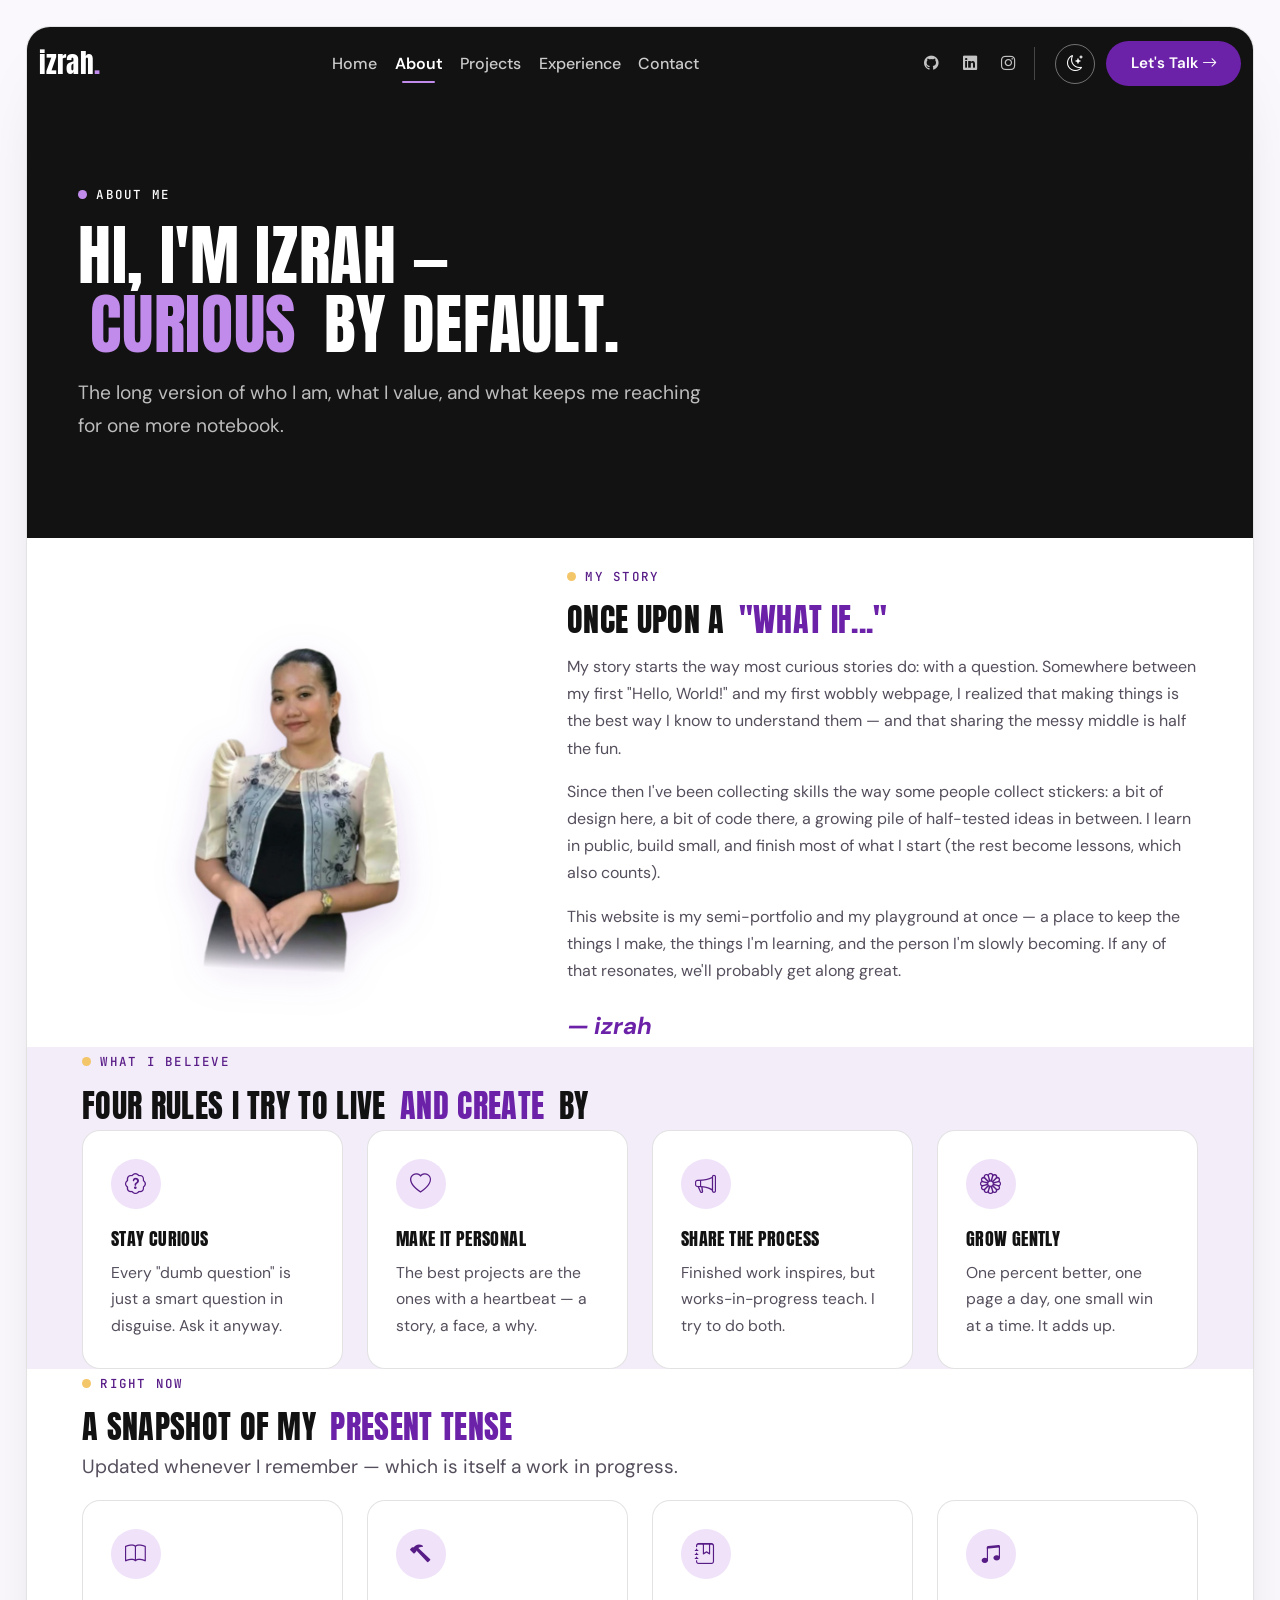
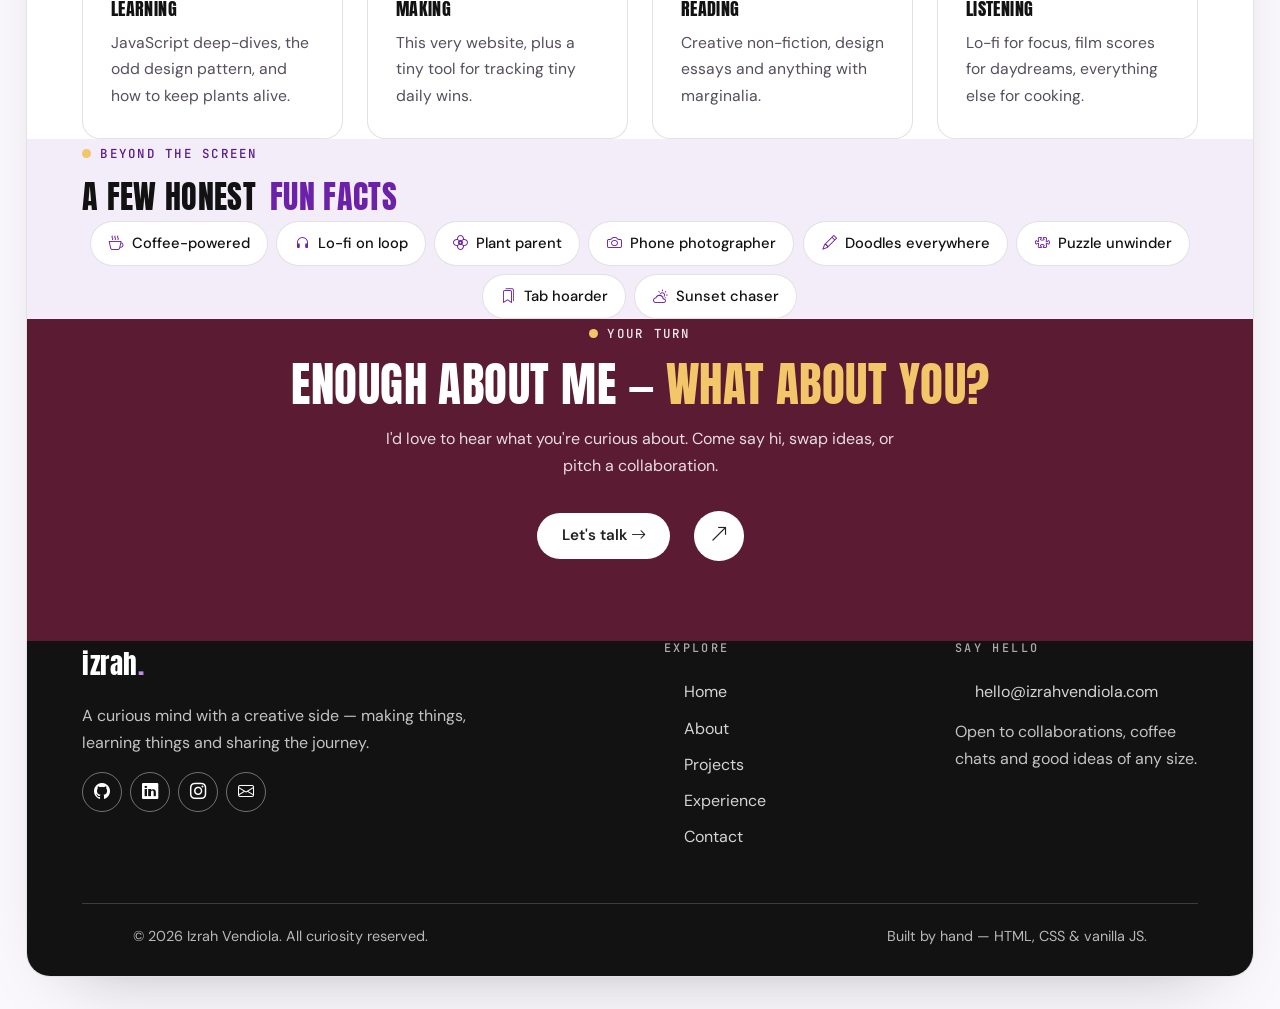
==== commit 3230bb41: "Change the structure" ====
--- a/pages/about.html
+++ b/pages/about.html
@@ -6,7 +6,7 @@
   <title>About — Izrah Vendiola</title>
   <meta name="description" content="Who is Izrah Vendiola? The story, values and everyday curiosities behind this little corner of the internet.">
   <link rel="icon" type="image/svg+xml" href="../assets/images/favicon.svg">
-  <meta name="theme-color" content="#F9F7F4">
+  <meta name="theme-color" content="#FAF7FD">
 
   <!-- Set theme before first paint to avoid a flash of the wrong mode -->
   <script>
@@ -97,8 +97,8 @@
         <div class="row g-5 align-items-center">
           <div class="col-lg-5">
             <figure class="hero-figure about-figure mx-auto mb-0" data-animate="scale-in">
-              <img class="portrait" src="../assets/images/profile.webp"
-                alt="Portrait photo of Izrah Vendiola" width="1080" height="1920" loading="lazy">
+              <img class="portrait" src="../assets/images/profile-cutout.webp"
+                alt="Portrait photo of Izrah Vendiola" width="486" height="714" loading="lazy">
             </figure>
           </div>
           <div class="col-lg-7">
@@ -251,7 +251,7 @@
           I'd love to hear what you're curious about. Come say hi, swap ideas,
           or pitch a collaboration.
         </p>
-        <div class="d-flex justify-content-center align-items-center gap-3" data-animate="fade-up" data-delay="240">
+        <div class="d-flex justify-content-center align-items-center gap-4" data-animate="fade-up" data-delay="240">
           <a class="btn btn-light" href="contact.html">Let's talk <i class="bi bi-arrow-right" aria-hidden="true"></i></a>
           <a class="btn-circle" href="contact.html" aria-label="Go to the contact page">
             <i class="bi bi-arrow-up-right" aria-hidden="true"></i>
--- a/assets/css/style.css
+++ b/assets/css/style.css
@@ -68,56 +68,60 @@
 :root,
 [data-theme="light"] {
   color-scheme: light;
-  --clr-bg: #f9f7f4;
-  --clr-bg-soft: #f3eef8;
+  --clr-bg: #faf7fd;
+  --clr-bg-soft: #f3ecf9;
   --clr-surface: #ffffff;
-  --clr-surface-2: #f6f1fa;
-  --clr-text: #222222;
-  --clr-text-soft: #5c5860;
-  --clr-text-faint: #8e8a94;
-  --clr-accent: #a855f7;
-  --clr-accent-strong: #9333ea;
-  --clr-accent-soft: #f1e7fc;
-  --clr-accent-2: #e9a5c9;
-  --clr-accent-2-soft: #fbeaf3;
-  --clr-accent-3: #ffc857;
-  --clr-accent-3-strong: #f5b52e;
-  --clr-accent-3-soft: #fef3dc;
+  --clr-surface-2: #f7f0fc;
+  --clr-text: #121212;
+  --clr-text-soft: #554e5c;
+  --clr-text-faint: #8a8392;
+  --clr-accent: #6b21a8;          /* reference deep purple */
+  --clr-accent-strong: #581c87;
+  --clr-accent-bright: #c08bea;   /* readable purple on dark bands */
+  --clr-accent-soft: #efe2f9;
+  --clr-accent-2: #f4c66a;        /* reference amber */
+  --clr-accent-2-soft: #fdf2dd;
+  --clr-accent-2-strong: #6b21a8;
+  --clr-accent-3: #f4c66a;
+  --clr-accent-3-strong: #e2ab45;
+  --clr-accent-3-soft: #fdf2dd;
   --clr-on-accent: #ffffff;
   --clr-header: #121212;      /* solid dark header bar */
   --clr-band: #121212;        /* dark full-bleed band  */
-  --clr-panel: #a855f7;       /* purple bands (CTA)    */
-  --clr-panel-2: #9333ea;     /* footer purple         */
+  --clr-panel: #5b1b32;       /* wine band (CTA)       */
+  --clr-panel-2: #4a1526;     /* footer wine accent    */
   --clr-on-panel: #ffffff;
-  --clr-border: rgba(34, 34, 34, 0.12);
-  --clr-border-strong: rgba(34, 34, 34, 0.26);
-  --shadow-frame: 0 32px 70px -46px rgba(34, 34, 34, 0.35);
-  --shadow-md: 0 16px 36px -18px rgba(34, 34, 34, 0.25);
+  --clr-border: rgba(18, 18, 18, 0.12);
+  --clr-border-strong: rgba(18, 18, 18, 0.26);
+  --shadow-frame: 0 32px 70px -46px rgba(18, 18, 18, 0.35);
+  --shadow-md: 0 16px 36px -18px rgba(18, 18, 18, 0.25);
 }
 
 /* Dark theme */
 [data-theme="dark"] {
   color-scheme: dark;
   --clr-bg: #121212;
-  --clr-bg-soft: #181519;
-  --clr-surface: #1e1e24;
-  --clr-surface-2: #26222e;
-  --clr-text: #f5f5f5;
-  --clr-text-soft: #b9b4c2;
-  --clr-text-faint: #878290;
-  --clr-accent: #bb86fc;
-  --clr-accent-strong: #d0b0fe;
-  --clr-accent-soft: rgba(187, 134, 252, 0.14);
-  --clr-accent-2: #d98db8;
-  --clr-accent-2-soft: rgba(217, 141, 184, 0.16);
+  --clr-bg-soft: #17121c;
+  --clr-surface: #1c1721;
+  --clr-surface-2: #241c2d;
+  --clr-text: #f7f4fa;
+  --clr-text-soft: #c7bed0;
+  --clr-text-faint: #958c9f;
+  --clr-accent: #a855f7;
+  --clr-accent-strong: #c58af9;
+  --clr-accent-bright: #c9a0f2;
+  --clr-accent-soft: rgba(168, 85, 247, 0.16);
+  --clr-accent-2: #f4c66a;
+  --clr-accent-2-soft: rgba(244, 198, 106, 0.16);
+  --clr-accent-2-strong: #f4c66a;
   --clr-accent-3: #f4c66a;
   --clr-accent-3-strong: #f7d488;
   --clr-accent-3-soft: rgba(244, 198, 106, 0.16);
   --clr-on-accent: #1a1220;
   --clr-header: #121212;
   --clr-band: #121212;
-  --clr-panel: #6b21a8;
-  --clr-panel-2: #5b1a92;
+  --clr-panel: #5b1b32;
+  --clr-panel-2: #4a1526;
   --clr-on-panel: #ffffff;
   --clr-border: rgba(245, 245, 245, 0.13);
   --clr-border-strong: rgba(245, 245, 245, 0.3);
@@ -248,6 +252,7 @@
   text-transform: uppercase;
   letter-spacing: 0.01em;
   line-height: 1.05;
+  text-wrap: balance;
 }
 
 h3,
@@ -310,7 +315,7 @@
 }
 
 .band-dark .eyebrow::before {
-  background: var(--clr-accent);
+  background: var(--clr-accent-bright);
 }
 
 .lead,
@@ -485,6 +490,11 @@
   align-items: center;
 }
 
+/* Keep header actions (socials, theme toggle, CTA) comfortably apart */
+.nav-actions {
+  gap: 0.7rem;
+}
+
 .navbar-brand {
   font-family: var(--font-display);
   font-weight: 400;
@@ -501,7 +511,7 @@
 }
 
 .brand-dot {
-  color: var(--clr-accent);
+  color: var(--clr-accent-bright);
 }
 
 .site-header .nav-link {
@@ -521,7 +531,7 @@
   bottom: 0.15rem;
   height: 2px;
   border-radius: 2px;
-  background: var(--clr-accent);
+  background: var(--clr-accent-bright);
   transform: scaleX(0);
   transform-origin: left;
   transition: transform var(--dur-med) var(--ease-spring);
@@ -564,8 +574,8 @@
 
 .nav-socials .social-btn:hover,
 .nav-socials .social-btn:focus-visible {
-  color: #ffffff;
-  background: var(--clr-accent);
+  color: #121212;
+  background: var(--clr-accent-bright);
 }
 
 /* Theme toggle on the dark header */
@@ -588,9 +598,9 @@
 
 .theme-toggle:hover {
   transform: rotate(16deg) scale(1.08);
-  background: var(--clr-accent);
-  border-color: var(--clr-accent);
-  color: var(--clr-on-accent);
+  background: var(--clr-accent-bright);
+  border-color: var(--clr-accent-bright);
+  color: #121212;
 }
 
 .theme-toggle i {
@@ -635,7 +645,7 @@
 }
 
 .hero-title .hero-line.accent {
-  color: var(--clr-accent);
+  color: var(--clr-accent-bright);
 }
 
 .hero-body {
@@ -653,7 +663,7 @@
 }
 
 .hero-sub .dot-divider {
-  color: var(--clr-accent);
+  color: var(--clr-accent-bright);
 }
 
 .hero-intro {
@@ -666,7 +676,7 @@
   display: flex;
   flex-wrap: wrap;
   align-items: center;
-  gap: 0.8rem;
+  gap: 1rem;
   margin-bottom: 1.8rem;
 }
 
@@ -693,12 +703,12 @@
 
 .hero-socials .social-btn:hover,
 .hero-socials .social-btn:focus-visible {
-  background: var(--clr-accent);
-  border-color: var(--clr-accent);
-  color: var(--clr-on-accent);
-}
-
-/* Portrait photo card — slightly tilted, like Finguard's cards */
+  background: var(--clr-accent-bright);
+  border-color: var(--clr-accent-bright);
+  color: #121212;
+}
+
+/* Portrait cutout — slightly tilted, like Finguard's cards */
 .hero-figure {
   position: relative;
   display: flex;
@@ -706,15 +716,15 @@
 }
 
 .hero-figure .portrait {
-  width: min(18.5rem, 76vw);
-  height: auto;
-  aspect-ratio: 4 / 5;
-  object-fit: cover;
-  object-position: 50% 16%;
+  width: auto;
+  height: clamp(21rem, 33vw, 28rem);
+  max-width: 100%;
+  object-fit: contain;
+  object-position: 50% 50%;
   display: block;
-  border-radius: var(--radius-md);
+  border-radius: 0;
   rotate: -2.5deg;
-  box-shadow: 0 30px 60px -22px rgba(0, 0, 0, 0.65);
+  filter: drop-shadow(0 18px 24px rgba(0, 0, 0, 0.32));
   transition: rotate var(--dur-med) var(--ease-spring);
 }
 
@@ -745,7 +755,7 @@
 .step-index {
   font-family: var(--font-mono);
   font-size: 0.75rem;
-  color: var(--clr-accent);
+  color: var(--clr-accent-bright);
   display: block;
   margin-bottom: 0.15rem;
 }
@@ -770,9 +780,9 @@
 .step:hover .btn-circle,
 .step .btn-circle:hover,
 .step .btn-circle:focus-visible {
-  background: var(--clr-accent);
-  border-color: var(--clr-accent);
-  color: var(--clr-on-accent);
+  background: var(--clr-accent-bright);
+  border-color: var(--clr-accent-bright);
+  color: #121212;
   transform: translate(2px, -2px);
 }
 
@@ -832,7 +842,7 @@
 }
 
 .feature-row.hot .row-index {
-  color: var(--clr-accent);
+  color: var(--clr-accent-bright);
 }
 
 .row-title {
@@ -883,9 +893,9 @@
 }
 
 .feature-row.hot .row-arrow {
-  background: var(--clr-accent);
-  border-color: var(--clr-accent);
-  color: var(--clr-on-accent);
+  background: var(--clr-accent-bright);
+  border-color: var(--clr-accent-bright);
+  color: #121212;
 }
 
 /* Clickable feature rows */
@@ -1038,7 +1048,7 @@
 
 .tag-chip.t-pink {
   background: var(--clr-accent-2-soft);
-  color: var(--clr-accent-2);
+  color: var(--clr-accent-2-strong);
 }
 
 .tag-chip.t-amber {
@@ -1139,7 +1149,7 @@
 }
 
 /* ------------------------------------------------------------
-   10. CTA band — solid purple, sharp edges
+   10. CTA band — solid wine, sharp edges
 ------------------------------------------------------------ */
 .band-cta {
   background: var(--clr-panel);
@@ -1253,11 +1263,13 @@
   line-height: 1.12;
   color: #ffffff;
   margin-bottom: 1.5rem;
-  max-width: 18ch;
+  max-width: 20ch;
+  text-wrap: balance;
 }
 
 .footer-lead {
   color: rgba(255, 255, 255, 0.78);
+  font-size: 0.95rem;
   max-width: 24rem;
   margin-bottom: 1.5rem;
 }
@@ -1279,6 +1291,7 @@
   color: rgba(255, 255, 255, 0.82);
   text-decoration: none;
   padding-block: 0.28rem;
+  overflow-wrap: anywhere;
   transition: color var(--dur-fast) ease, transform var(--dur-fast) var(--ease-out);
 }
 
@@ -1534,7 +1547,7 @@
 
 .tile-pink {
   background: var(--clr-accent-2-soft);
-  color: var(--clr-accent-2);
+  color: var(--clr-accent-2-strong);
 }
 
 .tile-amber {
@@ -1759,12 +1772,12 @@
   color: var(--clr-text);
   padding: 1.15rem 1.3rem;
   --bs-accordion-btn-icon: url("data:image/svg+xml,%3csvg xmlns='http://www.w3.org/2000/svg' viewBox='0 0 16 16' fill='%235c5860'%3e%3cpath fill-rule='evenodd' d='M1.646 4.646a.5.5 0 0 1 .708 0L8 10.293l5.646-5.647a.5.5 0 0 1 .708.708l-6 6a.5.5 0 0 1-.708 0l-6-6a.5.5 0 0 1 0-.708z'/%3e%3c/svg%3e");
-  --bs-accordion-btn-active-icon: url("data:image/svg+xml,%3csvg xmlns='http://www.w3.org/2000/svg' viewBox='0 0 16 16' fill='%23a855f7'%3e%3cpath fill-rule='evenodd' d='M1.646 4.646a.5.5 0 0 1 .708 0L8 10.293l5.646-5.647a.5.5 0 0 1 .708.708l-6 6a.5.5 0 0 1-.708 0l-6-6a.5.5 0 0 1 0-.708z'/%3e%3c/svg%3e");
+  --bs-accordion-btn-active-icon: url("data:image/svg+xml,%3csvg xmlns='http://www.w3.org/2000/svg' viewBox='0 0 16 16' fill='%236b21a8'%3e%3cpath fill-rule='evenodd' d='M1.646 4.646a.5.5 0 0 1 .708 0L8 10.293l5.646-5.647a.5.5 0 0 1 .708.708l-6 6a.5.5 0 0 1-.708 0l-6-6a.5.5 0 0 1 0-.708z'/%3e%3c/svg%3e");
 }
 
 [data-theme="dark"] .accordion-button {
   --bs-accordion-btn-icon: url("data:image/svg+xml,%3csvg xmlns='http://www.w3.org/2000/svg' viewBox='0 0 16 16' fill='%23b9b4c2'%3e%3cpath fill-rule='evenodd' d='M1.646 4.646a.5.5 0 0 1 .708 0L8 10.293l5.646-5.647a.5.5 0 0 1 .708.708l-6 6a.5.5 0 0 1-.708 0l-6-6a.5.5 0 0 1 0-.708z'/%3e%3c/svg%3e");
-  --bs-accordion-btn-active-icon: url("data:image/svg+xml,%3csvg xmlns='http://www.w3.org/2000/svg' viewBox='0 0 16 16' fill='%23bb86fc'%3e%3cpath fill-rule='evenodd' d='M1.646 4.646a.5.5 0 0 1 .708 0L8 10.293l5.646-5.647a.5.5 0 0 1 .708.708l-6 6a.5.5 0 0 1-.708 0l-6-6a.5.5 0 0 1 0-.708z'/%3e%3c/svg%3e");
+  --bs-accordion-btn-active-icon: url("data:image/svg+xml,%3csvg xmlns='http://www.w3.org/2000/svg' viewBox='0 0 16 16' fill='%23a855f7'%3e%3cpath fill-rule='evenodd' d='M1.646 4.646a.5.5 0 0 1 .708 0L8 10.293l5.646-5.647a.5.5 0 0 1 .708.708l-6 6a.5.5 0 0 1-.708 0l-6-6a.5.5 0 0 1 0-.708z'/%3e%3c/svg%3e");
 }
 
 .accordion-button:not(.collapsed) {
@@ -1876,7 +1889,7 @@
 }
 
 .page-hero h1 .mark {
-  color: var(--clr-accent);
+  color: var(--clr-accent-bright);
 }
 
 .page-hero .section-lead {
@@ -1950,11 +1963,17 @@
   margin-bottom: 0;
 }
 
-/* About-page portrait photo card */
+/* About-page portrait cutout */
 .about-figure .portrait {
-  width: min(16rem, 74vw);
-  object-position: 50% 14%;
+  height: clamp(18rem, 26vw, 23rem);
+  width: auto;
+  object-position: 50% 50%;
   rotate: 2.5deg;
+  filter: drop-shadow(0 14px 20px rgba(107, 33, 168, 0.18));
+}
+
+[data-theme="dark"] .about-figure .portrait {
+  filter: drop-shadow(0 18px 24px rgba(0, 0, 0, 0.45));
 }
 
 .about-figure:hover .portrait {
@@ -2008,10 +2027,10 @@
 @keyframes pulse-dot {
   0%,
   100% {
-    box-shadow: 0 0 0 0 rgba(168, 85, 247, 0.4);
+    box-shadow: 0 0 0 0 rgba(107, 33, 168, 0.45);
   }
   50% {
-    box-shadow: 0 0 0 7px rgba(168, 85, 247, 0);
+    box-shadow: 0 0 0 7px rgba(107, 33, 168, 0);
   }
 }
 
--- a/assets/css/responsive.css
+++ b/assets/css/responsive.css
@@ -93,7 +93,8 @@
   }
 
   .hero-figure .portrait {
-    width: min(16rem, 74vw);
+    height: min(24rem, 82vw);
+    width: auto;
   }
 
   .section-head.split {
@@ -120,6 +121,18 @@
   .footer-bottom {
     flex-direction: column;
     align-items: flex-start;
+  }
+
+  /* Stack footer columns and shrink the FAB on phones */
+  .site-footer .col-6 {
+    flex: 0 0 auto;
+    width: 100%;
+  }
+
+  .back-top {
+    width: 2.6rem;
+    height: 2.6rem;
+    font-size: 0.95rem;
   }
 }
 
@@ -134,7 +147,8 @@
   }
 
   .hero-figure .portrait {
-    width: min(15rem, 78vw);
+    height: min(21rem, 88vw);
+    width: auto;
   }
 
   .hero-socials .social-btn {
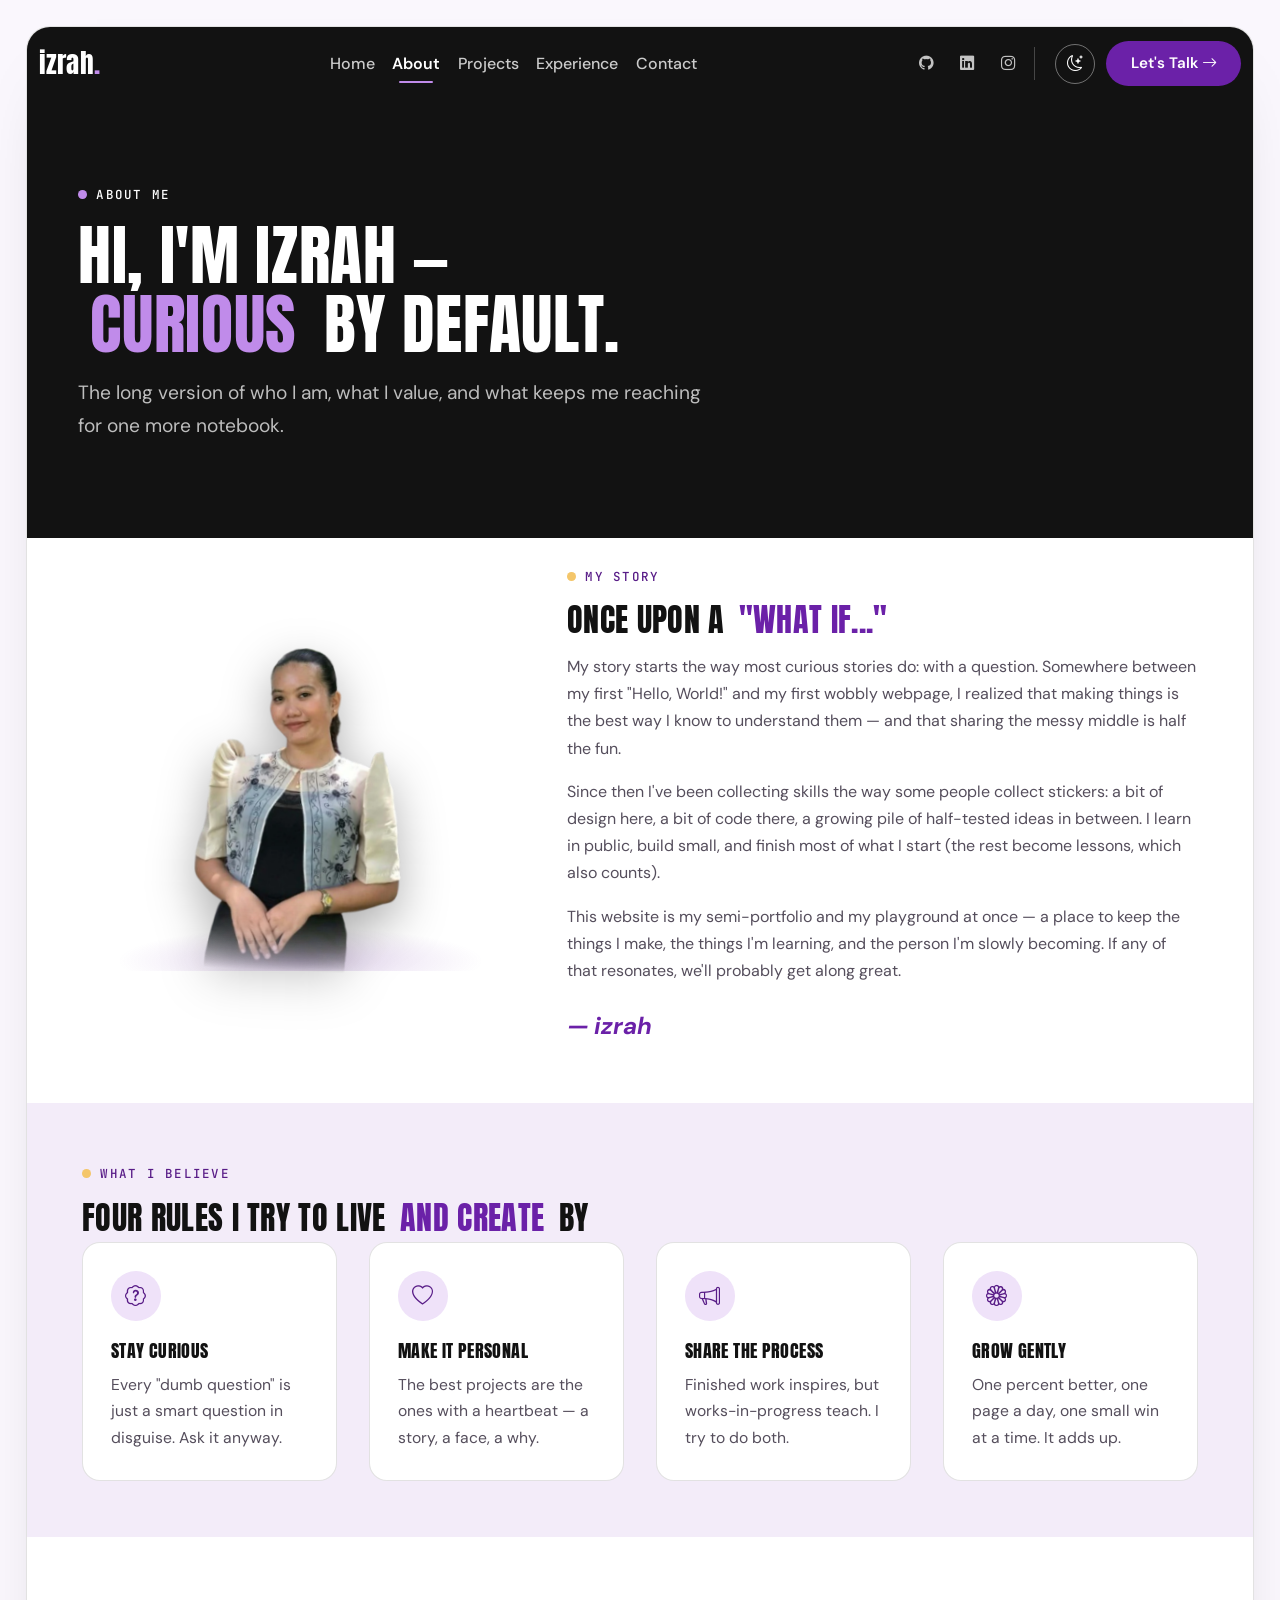
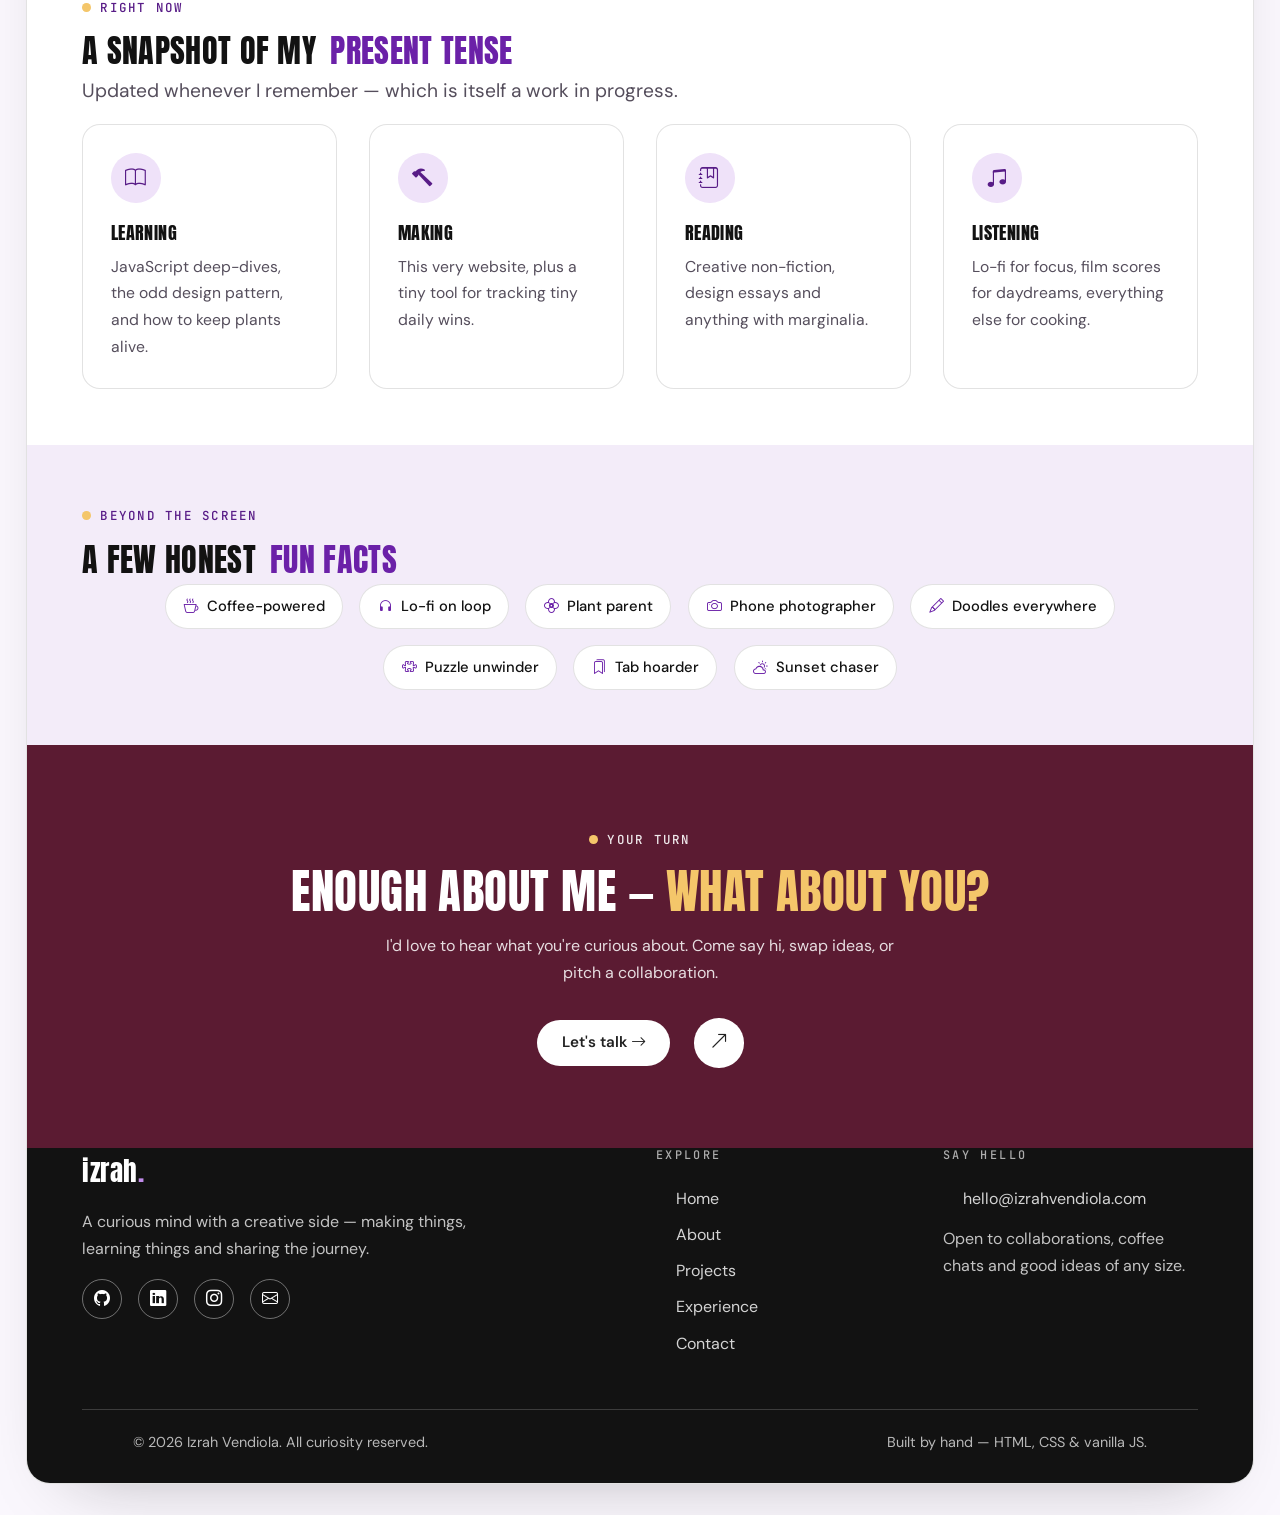
==== commit f5e5b632: "Enhanced spacing" ====
--- a/pages/about.html
+++ b/pages/about.html
@@ -227,7 +227,7 @@
             A few honest <span class="mark">fun facts</span>
           </h2>
         </div>
-        <div class="d-flex flex-wrap justify-content-center gap-2 mt-2" data-animate-group>
+        <div class="d-flex flex-wrap justify-content-center gap-3 mt-2" data-animate-group>
           <span class="chip" data-animate="fade-up"><i class="bi bi-cup-hot" aria-hidden="true"></i>Coffee-powered</span>
           <span class="chip" data-animate="fade-up"><i class="bi bi-headphones" aria-hidden="true"></i>Lo-fi on loop</span>
           <span class="chip" data-animate="fade-up"><i class="bi bi-flower2" aria-hidden="true"></i>Plant parent</span>
@@ -269,7 +269,7 @@
           <a class="footer-brand" href="../index.html">izrah<span class="brand-dot">.</span></a>
           <p class="footer-tagline">A curious mind with a creative side — making things,
           learning things and sharing the journey.</p>
-          <div class="d-flex gap-2 mt-3">
+          <div class="d-flex gap-3 mt-3">
             <a class="social-btn" href="https://github.com/" target="_blank" rel="noopener" aria-label="GitHub">
               <i class="bi bi-github" aria-hidden="true"></i>
             </a>
--- a/assets/css/style.css
+++ b/assets/css/style.css
@@ -225,6 +225,18 @@
   box-shadow: var(--shadow-frame);
 }
 
+/* Shared vertical rhythm so stacked sections never touch each other */
+.section,
+.band-features {
+  padding-block: clamp(2.5rem, 4.5vw, 3.5rem);
+}
+
+/* A little more air between the card grids */
+.row.g-4 {
+  --bs-gutter-x: 2rem;
+  --bs-gutter-y: 2rem;
+}
+
 /* Dark full-bleed band (hero, page heroes, hot rows) */
 .band-dark {
   background: var(--clr-band);
@@ -558,7 +570,7 @@
 .nav-socials {
   display: inline-flex;
   align-items: center;
-  gap: 0.3rem;
+  gap: 0.45rem;
   padding-inline-end: 0.6rem;
   margin-inline-end: 0.5rem;
   border-inline-end: 1px solid rgba(255, 255, 255, 0.22);
@@ -684,7 +696,7 @@
   display: flex;
   align-items: center;
   flex-wrap: wrap;
-  gap: 0.65rem;
+  gap: 0.85rem;
 }
 
 .hero-socials .socials-label {
@@ -808,7 +820,7 @@
 .feature-rows {
   display: flex;
   flex-direction: column;
-  gap: 6px;
+  gap: 0.6rem;
   margin-top: clamp(2rem, 4vw, 2.75rem);
 }
 
@@ -1013,7 +1025,7 @@
   display: flex;
   flex-direction: column;
   flex: 1;
-  gap: 0.5rem;
+  gap: 0.7rem;
   padding: 1.1rem 1.3rem 1.2rem;
 }
 
@@ -1029,7 +1041,12 @@
 .tag-row {
   display: flex;
   flex-wrap: wrap;
-  gap: 0.4rem;
+  gap: 0.5rem;
+}
+
+/* Keep tags from hugging the paragraph above them */
+.card-x .tag-row {
+  margin-top: 1.15rem;
 }
 
 .tag-chip {
@@ -1079,7 +1096,7 @@
   display: flex;
   flex-wrap: wrap;
   justify-content: center;
-  gap: 0.6rem;
+  gap: 1rem;
   margin-bottom: clamp(2rem, 4vw, 2.75rem);
 }
 
@@ -1316,7 +1333,7 @@
 
 .footer-socials {
   display: flex;
-  gap: 0.65rem;
+  gap: 0.85rem;
   margin-bottom: clamp(1.75rem, 4vw, 2.5rem);
 }
 
@@ -1593,7 +1610,7 @@
   display: flex;
   flex-wrap: wrap;
   justify-content: center;
-  gap: 0.6rem;
+  gap: 0.85rem;
   margin-top: clamp(2rem, 4vw, 2.75rem);
 }
 
@@ -1759,7 +1776,7 @@
   border: 1px solid var(--clr-border);
   border-radius: var(--radius-sm) !important;
   overflow: hidden;
-  margin-bottom: 0.9rem;
+  margin-bottom: 1rem;
 }
 
 .accordion-button {
@@ -1900,10 +1917,6 @@
 
 .bg-soft {
   background: var(--clr-bg-soft);
-}
-
-.section-cta {
-  padding-top: 0;
 }
 
 /* Contact info cards */
@@ -1964,12 +1977,20 @@
 }
 
 /* About-page portrait cutout */
+.about-figure {
+  /* soft ground shadow instead of drop-shadow (no boxy halo on white) */
+  background: radial-gradient(58% 14% at 50% 97%, rgba(107, 33, 168, 0.2), transparent 72%);
+}
+
 .about-figure .portrait {
   height: clamp(18rem, 26vw, 23rem);
   width: auto;
   object-position: 50% 50%;
   rotate: 2.5deg;
-  filter: drop-shadow(0 14px 20px rgba(107, 33, 168, 0.18));
+}
+
+[data-theme="dark"] .about-figure {
+  background: none;
 }
 
 [data-theme="dark"] .about-figure .portrait {
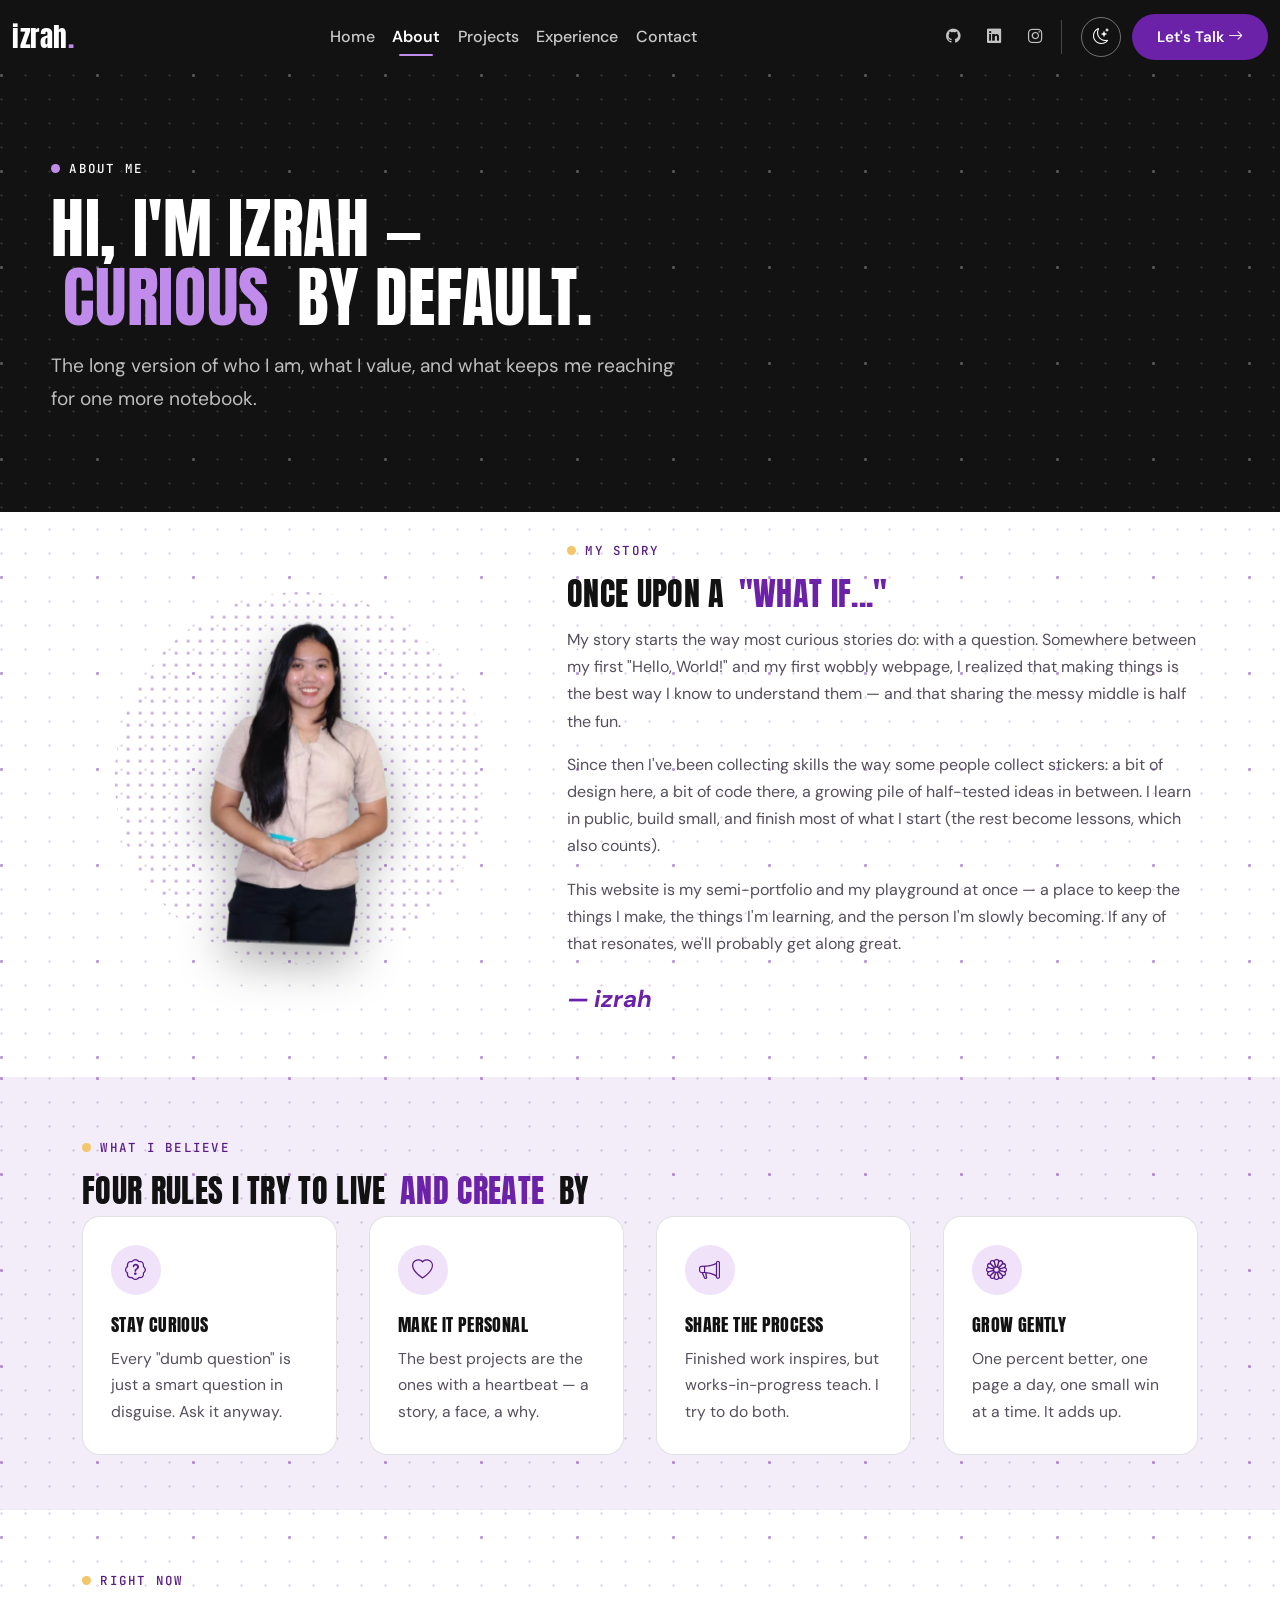
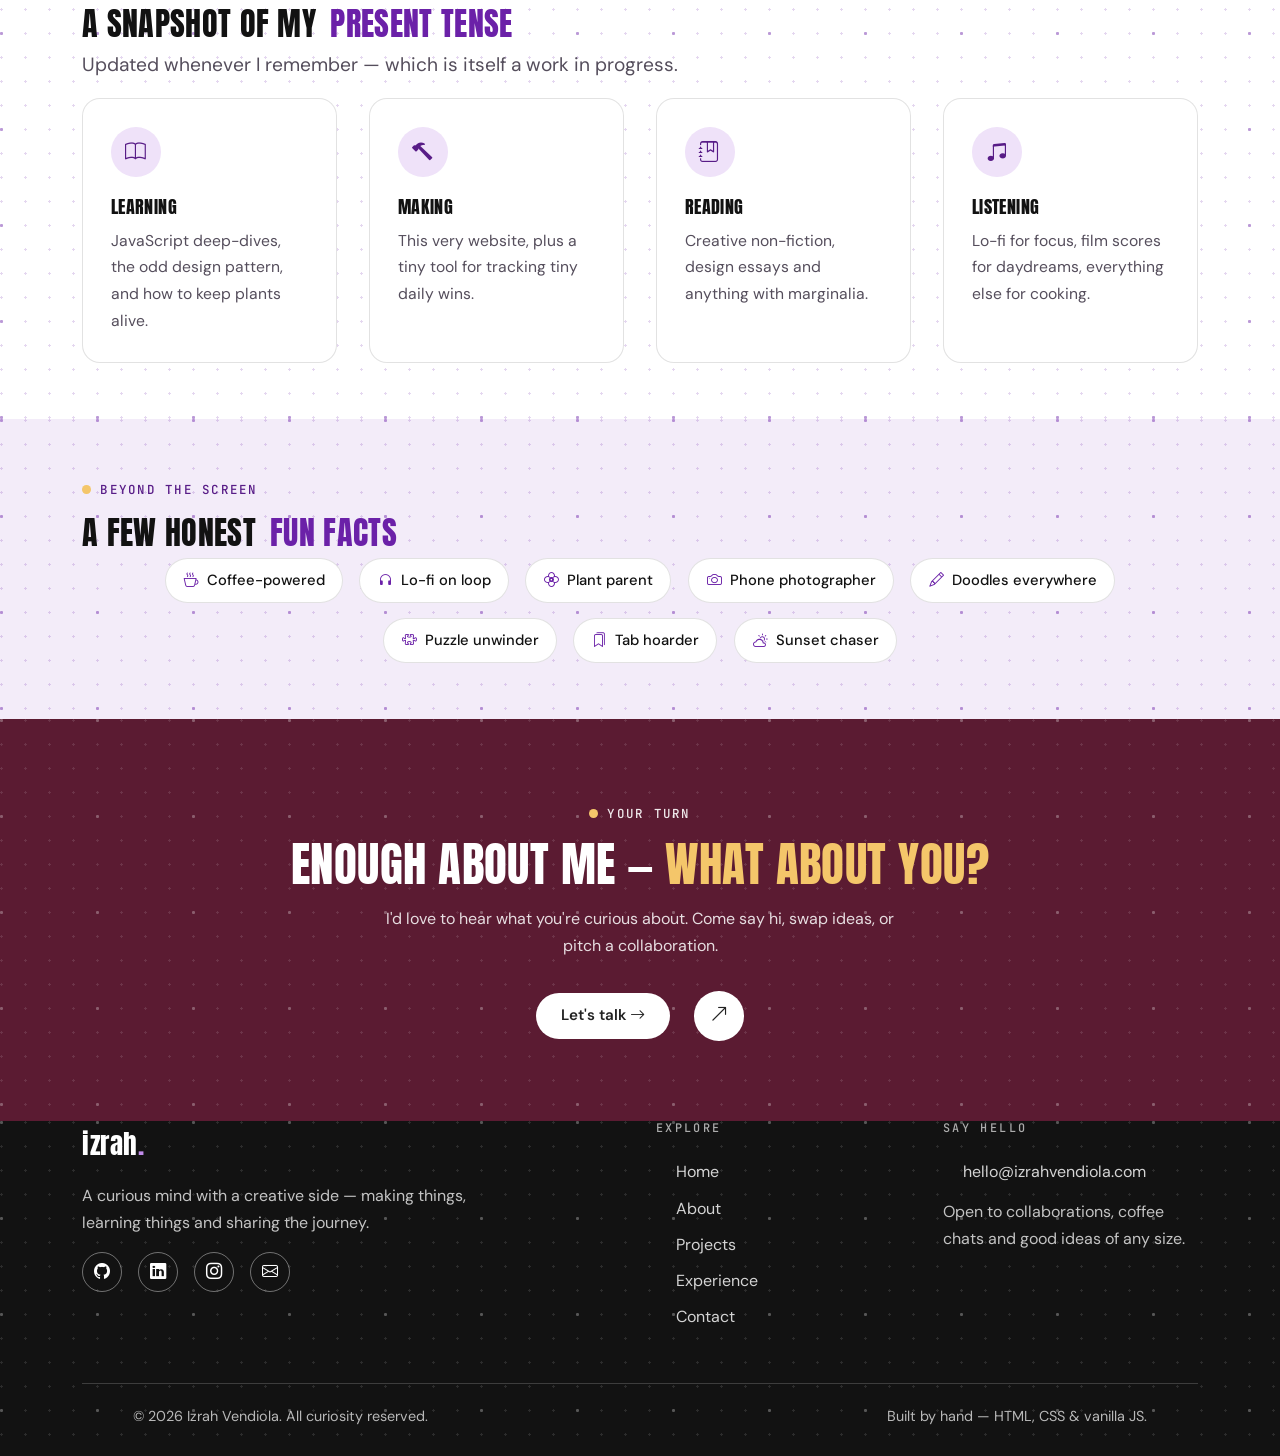
==== commit c8ef927c: "Add dot grid background" ====
--- a/pages/about.html
+++ b/pages/about.html
@@ -98,7 +98,7 @@
           <div class="col-lg-5">
             <figure class="hero-figure about-figure mx-auto mb-0" data-animate="scale-in">
               <img class="portrait" src="../assets/images/profile-cutout.webp"
-                alt="Portrait photo of Izrah Vendiola" width="486" height="714" loading="lazy">
+                alt="Portrait photo of Izrah Vendiola" width="463" height="783" loading="lazy">
             </figure>
           </div>
           <div class="col-lg-7">
--- a/assets/css/style.css
+++ b/assets/css/style.css
@@ -54,7 +54,6 @@
   --radius-xl: 24px;
   --radius-pill: 999px;
   --section-pad: clamp(4rem, 8vw, 6.25rem);
-  --frame-gap: clamp(10px, 2vw, 26px);
 
   /* Motion */
   --ease-out: cubic-bezier(0.22, 0.61, 0.36, 1);
@@ -93,7 +92,6 @@
   --clr-on-panel: #ffffff;
   --clr-border: rgba(18, 18, 18, 0.12);
   --clr-border-strong: rgba(18, 18, 18, 0.26);
-  --shadow-frame: 0 32px 70px -46px rgba(18, 18, 18, 0.35);
   --shadow-md: 0 16px 36px -18px rgba(18, 18, 18, 0.25);
 }
 
@@ -125,7 +123,6 @@
   --clr-on-panel: #ffffff;
   --clr-border: rgba(245, 245, 245, 0.13);
   --clr-border-strong: rgba(245, 245, 245, 0.3);
-  --shadow-frame: 0 32px 70px -40px rgba(0, 0, 0, 0.6);
   --shadow-md: 0 16px 36px -18px rgba(0, 0, 0, 0.55);
 }
 
@@ -212,17 +209,65 @@
 }
 
 /* ------------------------------------------------------------
-   03. Page frame — the whole page as one rounded card
+   03. Page shell — full-bleed, no outer card
 ------------------------------------------------------------ */
 .page-frame {
-  width: min(1400px, 100% - 2 * var(--frame-gap));
-  margin-inline: auto;
-  margin-block: var(--frame-gap) calc(var(--frame-gap) + 6px);
-  background: var(--clr-surface);
-  border: 1px solid var(--clr-border);
-  border-radius: var(--radius-xl);
+  width: 100%;
+  margin: 0;
+  background-color: var(--clr-surface);
+  background-image: var(--grid-dots);
+  background-size: var(--grid-dots-size);
+  border: 0;
+  border-radius: 0;
   overflow: clip;
-  box-shadow: var(--shadow-frame);
+}
+
+/* Dot grid — the page-wide technical backdrop.
+   The major tile is an exact multiple of the minor tile and both share the
+   same dot origin, so every 4th dot sits precisely on a minor dot. */
+:root {
+  --grid-cell: 24px;
+  --grid-cell-major: 96px;
+  --grid-dot-origin: 1.5px;
+  --grid-dot-r: 1px;
+  --grid-dot-r-major: 1.5px;
+  --grid-dot: rgba(107, 33, 168, 0.18);
+  --grid-dot-major: rgba(107, 33, 168, 0.34);
+  --grid-dot-inv: rgba(255, 255, 255, 0.11);
+  --grid-dot-inv-major: rgba(255, 255, 255, 0.2);
+
+  --grid-dots:
+    radial-gradient(circle at var(--grid-dot-origin) var(--grid-dot-origin),
+      var(--grid-dot-major) var(--grid-dot-r-major), transparent calc(var(--grid-dot-r-major) + 0.5px)),
+    radial-gradient(circle at var(--grid-dot-origin) var(--grid-dot-origin),
+      var(--grid-dot) var(--grid-dot-r), transparent calc(var(--grid-dot-r) + 0.4px));
+  --grid-dots-inv:
+    radial-gradient(circle at var(--grid-dot-origin) var(--grid-dot-origin),
+      var(--grid-dot-inv-major) var(--grid-dot-r-major), transparent calc(var(--grid-dot-r-major) + 0.5px)),
+    radial-gradient(circle at var(--grid-dot-origin) var(--grid-dot-origin),
+      var(--grid-dot-inv) var(--grid-dot-r), transparent calc(var(--grid-dot-r) + 0.4px));
+  --grid-dots-size:
+    var(--grid-cell-major) var(--grid-cell-major),
+    var(--grid-cell) var(--grid-cell);
+
+  /* Round dot discs that sit behind the portraits */
+  --portrait-dot-cell: 12px;
+  --portrait-dot-r: 1.3px;
+  --portrait-dot: rgba(107, 33, 168, 0.38);
+  --portrait-dot-inv: rgba(233, 222, 242, 0.5);
+}
+
+[data-theme="dark"] {
+  --grid-dot: rgba(255, 255, 255, 0.07);
+  --grid-dot-major: rgba(255, 255, 255, 0.13);
+}
+
+/* Same dot grid, inverted, for the dark and wine bands */
+.band-dark,
+.band-cta,
+.site-footer {
+  background-image: var(--grid-dots-inv);
+  background-size: var(--grid-dots-size);
 }
 
 /* Shared vertical rhythm so stacked sections never touch each other */
@@ -239,7 +284,7 @@
 
 /* Dark full-bleed band (hero, page heroes, hot rows) */
 .band-dark {
-  background: var(--clr-band);
+  background-color: var(--clr-band);
   color: #ffffff;
 }
 
@@ -723,11 +768,39 @@
 /* Portrait cutout — slightly tilted, like Finguard's cards */
 .hero-figure {
   position: relative;
+  isolation: isolate;
   display: flex;
   justify-content: center;
 }
 
+/* Round dot disc — the portrait sits inside a circular dot field that covers
+   the whole cutout */
+.hero-figure::after,
+.about-figure::after {
+  content: "";
+  position: absolute;
+  z-index: 0;
+  left: 50%;
+  top: 50%;
+  translate: -50% -50%;
+  height: 112%;
+  aspect-ratio: 1 / 1;
+  border-radius: 50%;
+  pointer-events: none;
+  background-image: radial-gradient(circle at 1.5px 1.5px,
+      currentColor var(--portrait-dot-r), transparent calc(var(--portrait-dot-r) + 0.3px));
+  background-size: var(--portrait-dot-cell) var(--portrait-dot-cell);
+  -webkit-mask-image: radial-gradient(circle at 50% 50%, #000 80%, transparent 100%);
+  mask-image: radial-gradient(circle at 50% 50%, #000 80%, transparent 100%);
+}
+
+.hero-figure::after {
+  color: var(--portrait-dot-inv);
+}
+
 .hero-figure .portrait {
+  position: relative;
+  z-index: 1;
   width: auto;
   height: clamp(21rem, 33vw, 28rem);
   max-width: 100%;
@@ -1169,7 +1242,7 @@
    10. CTA band — solid wine, sharp edges
 ------------------------------------------------------------ */
 .band-cta {
-  background: var(--clr-panel);
+  background-color: var(--clr-panel);
   color: var(--clr-on-panel);
   padding: clamp(3rem, 7vw, 5rem) 0;
   text-align: center;
@@ -1213,7 +1286,7 @@
 ------------------------------------------------------------ */
 .site-footer {
   position: relative;
-  background: var(--clr-band);
+  background-color: var(--clr-band);
   color: #ffffff;
   padding-bottom: 1.75rem;
   overflow: hidden;
@@ -1919,6 +1992,14 @@
   background: var(--clr-bg-soft);
 }
 
+/* Soft bands keep the dot texture instead of flattening to a solid block */
+.section-soft,
+.band-soft,
+.bg-soft {
+  background-image: var(--grid-dots);
+  background-size: var(--grid-dots-size);
+}
+
 /* Contact info cards */
 .info-card {
   display: flex;
@@ -1978,19 +2059,25 @@
 
 /* About-page portrait cutout */
 .about-figure {
-  /* soft ground shadow instead of drop-shadow (no boxy halo on white) */
-  background: radial-gradient(58% 14% at 50% 97%, rgba(107, 33, 168, 0.2), transparent 72%);
+  position: relative;
+  isolation: isolate;
+}
+
+.about-figure::after {
+  color: var(--portrait-dot);
+}
+
+[data-theme="dark"] .about-figure::after {
+  color: var(--portrait-dot-inv);
 }
 
 .about-figure .portrait {
+  position: relative;
+  z-index: 1;
   height: clamp(18rem, 26vw, 23rem);
   width: auto;
   object-position: 50% 50%;
   rotate: 2.5deg;
-}
-
-[data-theme="dark"] .about-figure {
-  background: none;
 }
 
 [data-theme="dark"] .about-figure .portrait {
--- a/assets/css/responsive.css
+++ b/assets/css/responsive.css
@@ -138,17 +138,15 @@
 
 /* ---------- Phones ---------- */
 @media (max-width: 575.98px) {
-  :root {
-    --frame-gap: 10px;
-  }
-
-  .page-frame {
-    border-radius: var(--radius-lg);
-  }
-
   .hero-figure .portrait {
     height: min(21rem, 88vw);
     width: auto;
+  }
+
+  /* Keep the round dot disc inside the frame on phones */
+  .hero-figure::after,
+  .about-figure::after {
+    height: 100%;
   }
 
   .hero-socials .social-btn {
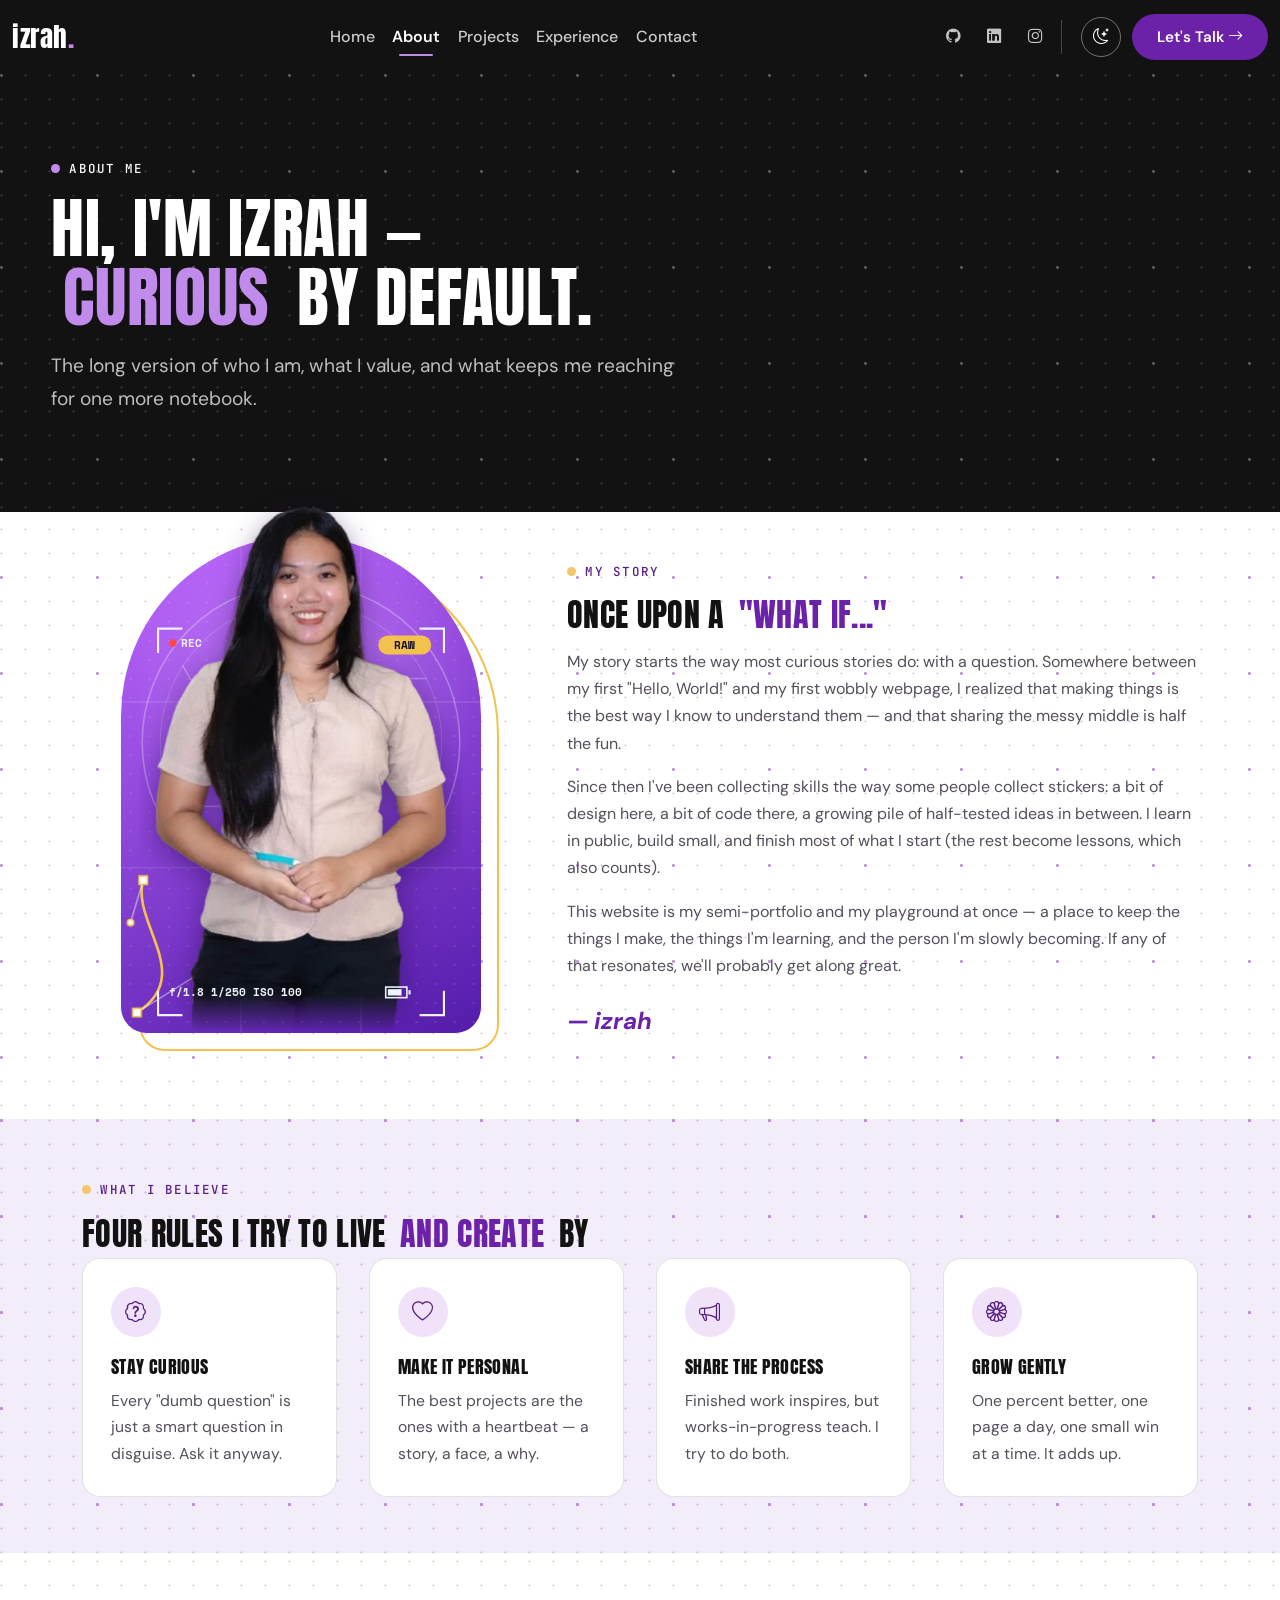
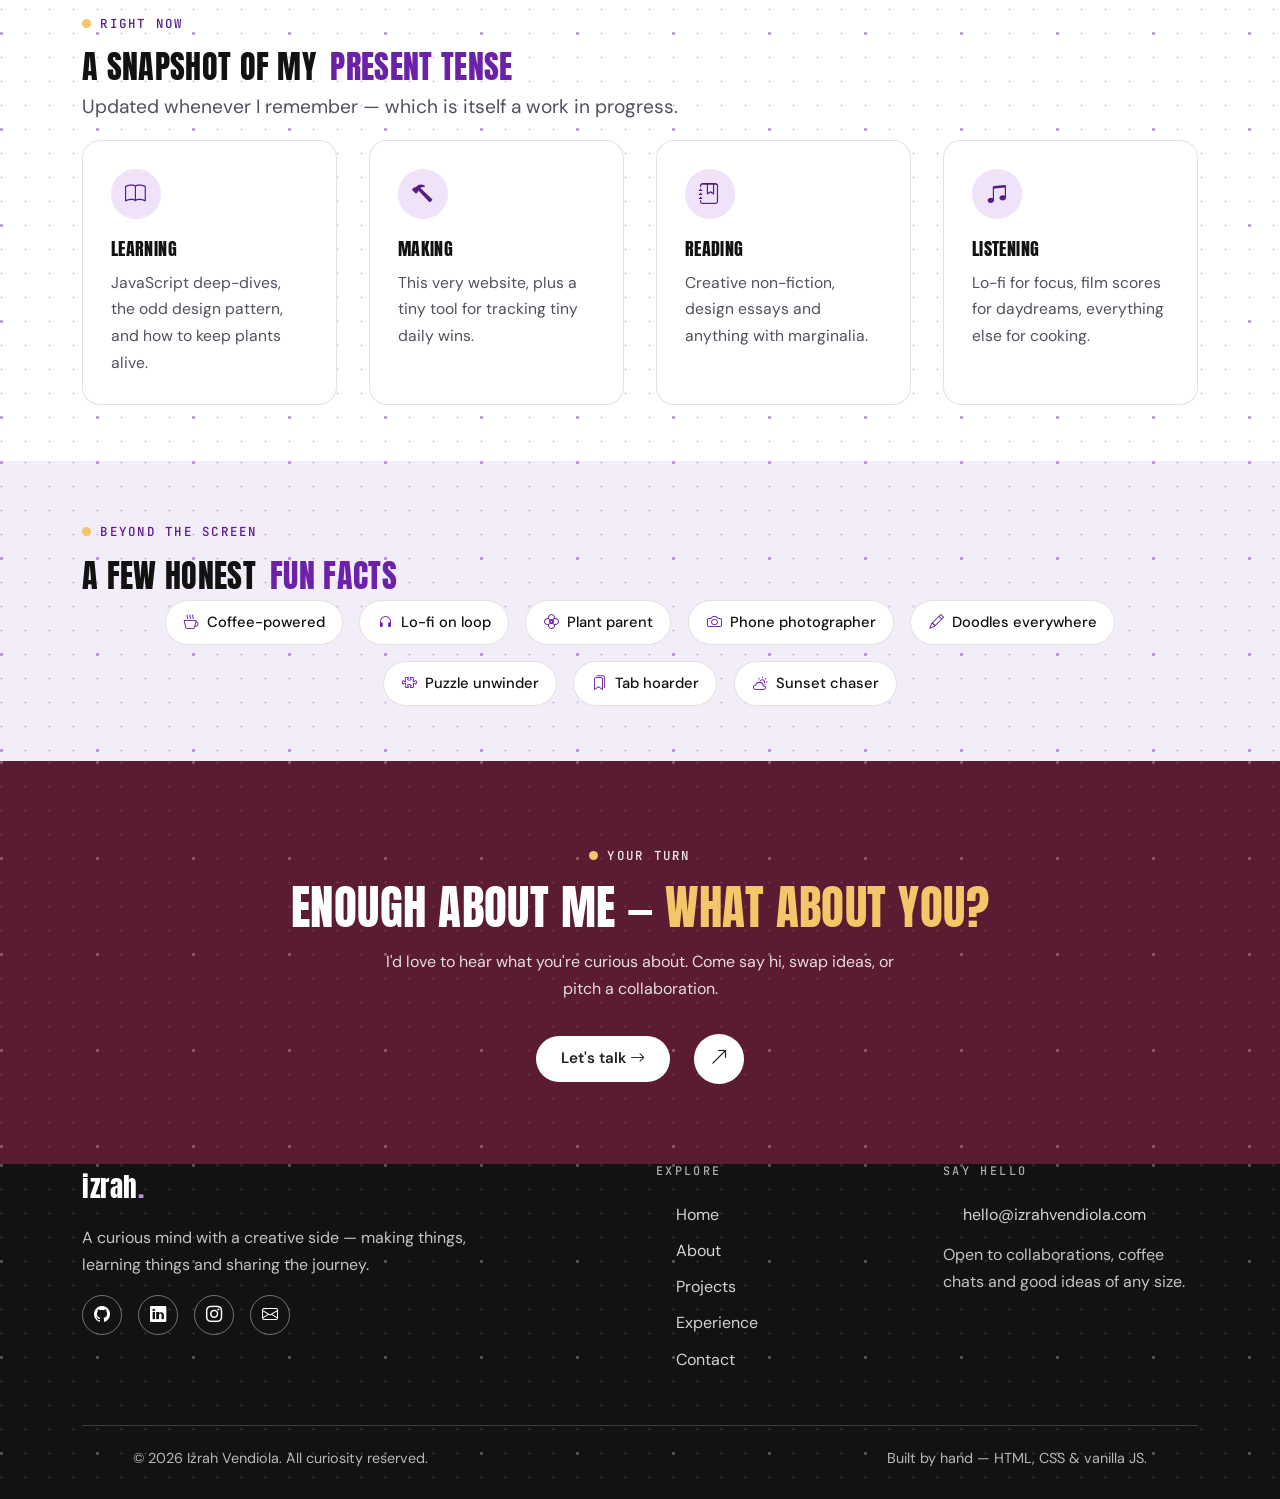
==== commit 28a1e07c: "Add profile bg  design" ====
--- a/pages/about.html
+++ b/pages/about.html
@@ -20,19 +20,21 @@
           ? "dark" : "light";
       }
       d.setAttribute("data-theme", t);
-      if ("onpagereveal" in document) d.classList.add("vt");
+      if ("onpagereveal" in window) d.classList.add("vt");
     })();
   </script>
 
+  <link rel="preconnect" href="https://cdn.jsdelivr.net">
   <link href="https://cdn.jsdelivr.net/npm/bootstrap@5.3.3/dist/css/bootstrap.min.css" rel="stylesheet">
   <link rel="stylesheet" href="https://cdn.jsdelivr.net/npm/bootstrap-icons@1.11.3/font/bootstrap-icons.min.css">
 
   <link rel="preconnect" href="https://fonts.googleapis.com">
   <link rel="preconnect" href="https://fonts.gstatic.com" crossorigin>
-  <link href="https://fonts.googleapis.com/css2?family=Anton&family=DM+Sans:ital,opsz,wght@0,9..40,400;0,9..40,500;0,9..40,700;1,9..40,400&family=JetBrains+Mono:wght@400;500;700&display=swap" rel="stylesheet">
+  <link href="https://fonts.googleapis.com/css2?family=Anton&family=DM+Sans:ital,opsz,wght@0,9..40,400;0,9..40,500;0,9..40,700;1,9..40,400&family=JetBrains+Mono:wght@400;500;700&family=Space+Mono:wght@700&display=swap" rel="stylesheet">
 
   <link rel="stylesheet" href="../assets/css/style.css">
   <link rel="stylesheet" href="../assets/css/responsive.css">
+  <link rel="preload" as="image" href="../assets/images/profile-cutout.webp" type="image/webp" fetchpriority="high">
 </head>
 <body>
   <a class="skip-link" href="#main">Skip to main content</a>
@@ -96,9 +98,92 @@
       <div class="container">
         <div class="row g-5 align-items-center">
           <div class="col-lg-5">
-            <figure class="hero-figure about-figure mx-auto mb-0" data-animate="scale-in">
-              <img class="portrait" src="../assets/images/profile-cutout.webp"
-                alt="Portrait photo of Izrah Vendiola" width="463" height="783" loading="lazy">
+            <figure class="hero-figure mx-auto mb-0">
+              <div class="hero-card" id="heroCard">
+                <div class="frame"></div>
+
+                <div class="panel">
+                  <!-- BEHIND the photo: dots, thirds grid, aperture, pen-tool curve -->
+                  <svg class="layer" viewBox="0 0 680 940" aria-hidden="true">
+                    <defs>
+                      <pattern id="dots" width="36" height="36" patternUnits="userSpaceOnUse">
+                        <circle cx="18" cy="18" r="1.7" fill="#fff" fill-opacity=".18"/>
+                      </pattern>
+                      <!-- one aperture blade, rotated 6 times below -->
+                      <path id="blade" d="M120.7 32.3 L-13.9 265.6 M120.7 32.3 L32.3 120.7"/>
+                    </defs>
+
+                    <rect width="680" height="940" fill="url(#dots)"/>
+
+                    <!-- rule-of-thirds grid -->
+                    <g stroke="#fff" stroke-opacity=".16" stroke-width="2">
+                      <line x1="226.7" y1="0" x2="226.7" y2="940"/><line x1="453.3" y1="0" x2="453.3" y2="940"/>
+                      <line x1="0" y1="313.3" x2="680" y2="313.3"/><line x1="0" y1="626.7" x2="680" y2="626.7"/>
+                    </g>
+
+                    <!-- camera aperture -->
+                    <g transform="translate(340 390)" fill="none" stroke="#fff" stroke-linecap="round">
+                      <circle r="300" stroke-opacity=".28" stroke-width="3"/>
+                      <circle r="266" stroke-opacity=".16" stroke-width="2"/>
+                      <g stroke-opacity=".28" stroke-width="3">
+                        <use href="#blade"/>
+                        <use href="#blade" transform="rotate(60)"/>
+                        <use href="#blade" transform="rotate(120)"/>
+                        <use href="#blade" transform="rotate(180)"/>
+                        <use href="#blade" transform="rotate(240)"/>
+                        <use href="#blade" transform="rotate(300)"/>
+                      </g>
+                    </g>
+
+                    <!-- pen-tool bezier curve (draws itself) -->
+                    <path class="bezier" pathLength="1" d="M30 900 C142 830 18 730 42 650"
+                          fill="none" stroke="#f2c14e" stroke-width="5" stroke-linecap="round"/>
+                    <g class="pen-extras">
+                      <g stroke="#fff" stroke-opacity=".7" stroke-width="2">
+                        <line x1="30" y1="900" x2="142" y2="830"/><line x1="42" y1="650" x2="18" y2="730"/>
+                      </g>
+                      <g fill="#fff" stroke="#f2c14e" stroke-width="3">
+                        <circle cx="142" cy="830" r="6"/><circle cx="18" cy="730" r="6"/>
+                        <rect x="22" y="892" width="16" height="16"/><rect x="34" y="642" width="16" height="16"/>
+                      </g>
+                    </g>
+                  </svg>
+                </div>
+
+                <!-- the photo (transparent PNG): swap the src with your own cutout -->
+                <div class="photo-wrap">
+                  <div class="photo-lift">
+                    <img class="photo" src="../assets/images/profile-cutout.webp" alt="Portrait photo of Izrah Vendiola">
+                  </div>
+                </div>
+
+                <!-- IN FRONT of the photo: viewfinder, REC, RAW, camera readout -->
+                <div class="layer layer-front" aria-hidden="true">
+                  <svg class="layer" viewBox="0 0 680 940" aria-hidden="true">
+                    <!-- viewfinder corner brackets -->
+                    <path d="M70 221 V175 H116 M564 175 H610 V221 M70 859 V905 H116 M610 859 V905 H564"
+                          fill="none" stroke="#eef2ff" stroke-width="4"/>
+
+                    <!-- REC -->
+                    <circle class="rec-dot" cx="98" cy="202" r="7" fill="#ff4646"/>
+                    <text class="mono" x="114" y="209" font-size="20" fill="#eef2ff">REC</text>
+
+                    <!-- RAW badge -->
+                    <rect x="486" y="188" width="100" height="36" rx="18" fill="#f2c14e"/>
+                    <text class="mono" x="536" y="213" font-size="20" fill="#14102a" text-anchor="middle">RAW</text>
+
+                    <!-- camera readout -->
+                    <g class="readout">
+                      <text class="mono" x="90" y="868" font-size="21" fill="#eef2ff">f/1.8   1/250   ISO 100</text>
+                      <g fill="none" stroke="#eef2ff" stroke-width="3">
+                        <rect x="500" y="852" width="40" height="20"/>
+                      </g>
+                      <rect x="504" y="856" width="26" height="12" fill="#eef2ff"/>
+                      <rect x="543" y="858" width="4" height="8" fill="#eef2ff"/>
+                    </g>
+                  </svg>
+                </div>
+              </div>
             </figure>
           </div>
           <div class="col-lg-7">
--- a/assets/css/style.css
+++ b/assets/css/style.css
@@ -8,7 +8,8 @@
    rows with an overlapping card, static image tiles, circle
    arrow buttons, sparkle accents.
    Palette stays Izrah's: purple / pink / amber on black & white.
-   Flat colors only — no gradients, no glassmorphism.
+   Flat colors only — no gradients or glassmorphism, apart from the
+   arch portrait card (violet gradient + glass HUD).
    ------------------------------------------------------------
    Contents:
    01. Design tokens
@@ -146,7 +147,7 @@
   -webkit-font-smoothing: antialiased;
   text-rendering: optimizeLegibility;
   transition: background-color var(--dur-med) ease, color var(--dur-med) ease,
-    opacity 0.18s ease;
+    opacity 0.12s ease;
 }
 
 html.page-leaving body {
@@ -249,12 +250,6 @@
   --grid-dots-size:
     var(--grid-cell-major) var(--grid-cell-major),
     var(--grid-cell) var(--grid-cell);
-
-  /* Round dot discs that sit behind the portraits */
-  --portrait-dot-cell: 12px;
-  --portrait-dot-r: 1.3px;
-  --portrait-dot: rgba(107, 33, 168, 0.38);
-  --portrait-dot-inv: rgba(233, 222, 242, 0.5);
 }
 
 [data-theme="dark"] {
@@ -765,56 +760,195 @@
   color: #121212;
 }
 
-/* Portrait cutout — slightly tilted, like Finguard's cards */
-.hero-figure {
+/* ------------------------------------------------------------
+   Hero profile card — arch viewfinder
+   Layout ported 1:1 from the supplied design: a violet arch panel,
+   a gold keyline offset behind it, SVG HUD layers and a cutout photo
+   that rises from the bottom edge. Width, offset and photo are all
+   driven by --w / --off / height %, so it scales as one unit.
+------------------------------------------------------------ */
+.hero-card {
+  --w: clamp(260px, 30vw, 360px);          /* card width: scales with the screen */
+  --off: calc(var(--w) * 0.05);            /* gold frame offset */
+  --radius: 50% 50% 26px 26px / 36.2% 36.2% 26px 26px;   /* arch shape */
+  --ease: cubic-bezier(0.22, 1, 0.36, 1);
+  --gold: #f2c14e;
+  --violet-1: #be68ff;
+  --violet-2: #541caa;
+
   position: relative;
-  isolation: isolate;
-  display: flex;
-  justify-content: center;
-}
-
-/* Round dot disc — the portrait sits inside a circular dot field that covers
-   the whole cutout */
-.hero-figure::after,
-.about-figure::after {
-  content: "";
-  position: absolute;
-  z-index: 0;
-  left: 50%;
-  top: 50%;
-  translate: -50% -50%;
-  height: 112%;
-  aspect-ratio: 1 / 1;
-  border-radius: 50%;
+  width: min(var(--w), 100%);
+  aspect-ratio: 680 / 940;
+  margin: 0 auto calc(var(--off) + 0.75rem);
+}
+
+/* Gold outline frame behind the card */
+.hero-card .frame {
+  position: absolute; inset: 0;
+  border: 2px solid var(--gold);
+  border-radius: var(--radius);
+  translate: var(--off) var(--off);          /* offset down-right; uses 'translate' so the fade-in can't cancel it */
+  transition: translate .5s var(--ease);
+}
+
+.hero-card:hover .frame {
+  translate: calc(var(--off) * 1.3) calc(var(--off) * 1.3);
+}
+
+/* Gradient arch panel */
+.hero-card .panel {
+  position: absolute; inset: 0;
+  border-radius: var(--radius);
+  overflow: hidden;
+  background:
+    radial-gradient(circle at 50% 33%, rgba(255, 215, 255, .30), transparent 46%),
+    linear-gradient(155deg, var(--violet-1) 0%, var(--violet-2) 100%);
+}
+
+/* SVG layers: one behind the photo, one in front */
+.hero-card .layer {
+  position: absolute; inset: 0;
+  width: 100%; height: 100%;
+  display: block;
+}
+
+.hero-card .layer-front {
+  z-index: 3;
   pointer-events: none;
-  background-image: radial-gradient(circle at 1.5px 1.5px,
-      currentColor var(--portrait-dot-r), transparent calc(var(--portrait-dot-r) + 0.3px));
-  background-size: var(--portrait-dot-cell) var(--portrait-dot-cell);
-  -webkit-mask-image: radial-gradient(circle at 50% 50%, #000 80%, transparent 100%);
-  mask-image: radial-gradient(circle at 50% 50%, #000 80%, transparent 100%);
-}
-
-.hero-figure::after {
-  color: var(--portrait-dot-inv);
-}
-
-.hero-figure .portrait {
-  position: relative;
-  z-index: 1;
-  width: auto;
-  height: clamp(21rem, 33vw, 28rem);
-  max-width: 100%;
-  object-fit: contain;
-  object-position: 50% 50%;
-  display: block;
-  border-radius: 0;
-  rotate: -2.5deg;
-  filter: drop-shadow(0 18px 24px rgba(0, 0, 0, 0.32));
-  transition: rotate var(--dur-med) var(--ease-spring);
-}
-
-.hero-figure:hover .portrait {
-  rotate: 0deg;
+  border-radius: var(--radius);
+  overflow: hidden;
+}
+
+/* Photo: rises from the bottom edge; head pokes above the arch */
+.hero-card .photo-wrap {
+  position: absolute; z-index: 2;
+  left: 0; right: 0; bottom: 0; top: -15%;
+  overflow: hidden;                          /* clips the photo at the card's bottom edge */
+  pointer-events: none;
+}
+
+.hero-card .photo-lift {
+  position: absolute; inset: 0;
+  transition: transform .5s var(--ease);
+}
+
+.hero-card:hover .photo-lift {
+  transform: translateY(-8px);
+}
+
+.hero-card .photo {
+  position: absolute; bottom: 0; left: 50%;
+  height: 95.3%; width: auto; max-width: none;
+  transform: translateX(-50%);
+  filter: drop-shadow(0 8px 14px rgba(30, 5, 70, .45));
+  -webkit-mask-image: linear-gradient(to top, transparent 0, #000 7%);
+          mask-image: linear-gradient(to top, transparent 0, #000 7%);
+}
+
+/* SVG text + pen-tool styling */
+.hero-card .mono {
+  font-family: 'Space Mono', ui-monospace, Menlo, Consolas, monospace;
+  font-weight: 700;
+}
+
+.hero-card .bezier {
+  stroke-dasharray: 1;
+  stroke-dashoffset: 1;
+}
+
+/* ========= Entrance ========= */
+/* Hidden start state, only when JS is running */
+.js .hero-card .frame,
+.js .hero-card .panel,
+.js .hero-card .layer-front,
+.js .hero-card .photo {
+  opacity: 0;
+}
+
+.js .hero-card .pen-extras {
+  opacity: 0;
+}
+
+@keyframes hc-fade-in {
+  from { opacity: 0; }
+  to { opacity: 1; }
+}
+
+@keyframes hc-card-in {
+  from { opacity: 0; transform: translateY(16px); }
+  to { opacity: 1; transform: none; }
+}
+
+@keyframes hc-photo-rise {
+  from { opacity: 0; transform: translateX(-50%) translateY(60px); }
+  to { opacity: 1; transform: translateX(-50%) translateY(0); }
+}
+
+@keyframes hc-draw {
+  from { stroke-dashoffset: 1; }
+  to { stroke-dashoffset: 0; }
+}
+
+@keyframes hc-blink {
+  0%, 55% { opacity: 1; }
+  70%, 100% { opacity: .15; }
+}
+
+.hero-card.in .frame {
+  animation: hc-fade-in .7s .00s ease both;
+}
+
+.hero-card.in .panel {
+  animation: hc-card-in .7s .12s var(--ease) both;
+}
+
+.hero-card.in .layer-front {
+  animation: hc-fade-in .6s .35s ease both;
+}
+
+/* Main moment: the cutout rises 60px into place */
+.hero-card.in .photo {
+  animation: hc-photo-rise .9s .45s var(--ease) both;
+}
+
+.hero-card.in .bezier {
+  animation: hc-draw 1.1s 1.3s ease-in-out both;
+}
+
+.hero-card.in .pen-extras {
+  animation: hc-fade-in .5s 1.5s ease both;
+}
+
+.hero-card.in .rec-dot {
+  animation: hc-blink 1.4s 1.5s ease-in-out infinite;
+}
+
+/* ========= Small screens ========= */
+@media (max-width: 480px) {
+  .hero-card .readout {
+    display: none;
+  }
+}
+
+/* ========= Reduced motion: show the final state, no movement ========= */
+@media (prefers-reduced-motion: reduce) {
+  .hero-card *,
+  .hero-card *::before {
+    animation: none !important;
+    transition: none !important;
+  }
+
+  .js .hero-card .frame,
+  .js .hero-card .panel,
+  .js .hero-card .layer-front,
+  .js .hero-card .photo,
+  .js .hero-card .pen-extras {
+    opacity: 1 !important;
+  }
+
+  .hero-card .bezier {
+    stroke-dashoffset: 0 !important;
+  }
 }
 
 /* Steps rail (Finguard's numbered hero steps) */
@@ -2057,37 +2191,6 @@
   margin-bottom: 0;
 }
 
-/* About-page portrait cutout */
-.about-figure {
-  position: relative;
-  isolation: isolate;
-}
-
-.about-figure::after {
-  color: var(--portrait-dot);
-}
-
-[data-theme="dark"] .about-figure::after {
-  color: var(--portrait-dot-inv);
-}
-
-.about-figure .portrait {
-  position: relative;
-  z-index: 1;
-  height: clamp(18rem, 26vw, 23rem);
-  width: auto;
-  object-position: 50% 50%;
-  rotate: 2.5deg;
-}
-
-[data-theme="dark"] .about-figure .portrait {
-  filter: drop-shadow(0 18px 24px rgba(0, 0, 0, 0.45));
-}
-
-.about-figure:hover .portrait {
-  rotate: 0deg;
-}
-
 /* ------------------------------------------------------------
    17. Animations — keyframes & reveal states
 ------------------------------------------------------------ */
@@ -2175,7 +2278,7 @@
 
 /* Gentle page fade-in on load (skipped when View Transitions handle it) */
 html:not(.vt):not(.page-leaving) body {
-  animation: page-in 0.4s ease both;
+  animation: page-in 0.25s ease both;
 }
 
 /* Parallax targets get smooth movement */
@@ -2195,6 +2298,29 @@
 html.theme-transitioning::view-transition-new(root) {
   animation: none;
   mix-blend-mode: normal;
+}
+
+/* Snappy reveal for ordinary page-to-page navigation.
+   The outgoing snapshot stays fully opaque until the new page is ready,
+   then the incoming snapshot fades in on top. This avoids the white
+   canvas flashing through mid-transition or a double fade. */
+@keyframes vt-page-in {
+  from {
+    opacity: 0;
+  }
+}
+
+::view-transition-old(root),
+::view-transition-new(root) {
+  mix-blend-mode: normal;
+}
+
+::view-transition-old(root) {
+  animation: none;
+}
+
+::view-transition-new(root) {
+  animation: vt-page-in 0.2s ease-out both;
 }
 
 /* Suppress ordinary CSS transitions while a snapshot is taken */
@@ -2226,4 +2352,10 @@
   [data-parallax] {
     translate: 0 0 !important;
   }
-}
+
+  /* No cross-document crossfade either — the new page just appears */
+  ::view-transition-old(root),
+  ::view-transition-new(root) {
+    animation: none !important;
+  }
+}
--- a/assets/css/responsive.css
+++ b/assets/css/responsive.css
@@ -92,11 +92,6 @@
     align-items: center;
   }
 
-  .hero-figure .portrait {
-    height: min(24rem, 82vw);
-    width: auto;
-  }
-
   .section-head.split {
     grid-template-columns: 1fr;
   }
@@ -138,17 +133,6 @@
 
 /* ---------- Phones ---------- */
 @media (max-width: 575.98px) {
-  .hero-figure .portrait {
-    height: min(21rem, 88vw);
-    width: auto;
-  }
-
-  /* Keep the round dot disc inside the frame on phones */
-  .hero-figure::after,
-  .about-figure::after {
-    height: 100%;
-  }
-
   .hero-socials .social-btn {
     width: 2.3rem;
     height: 2.3rem;
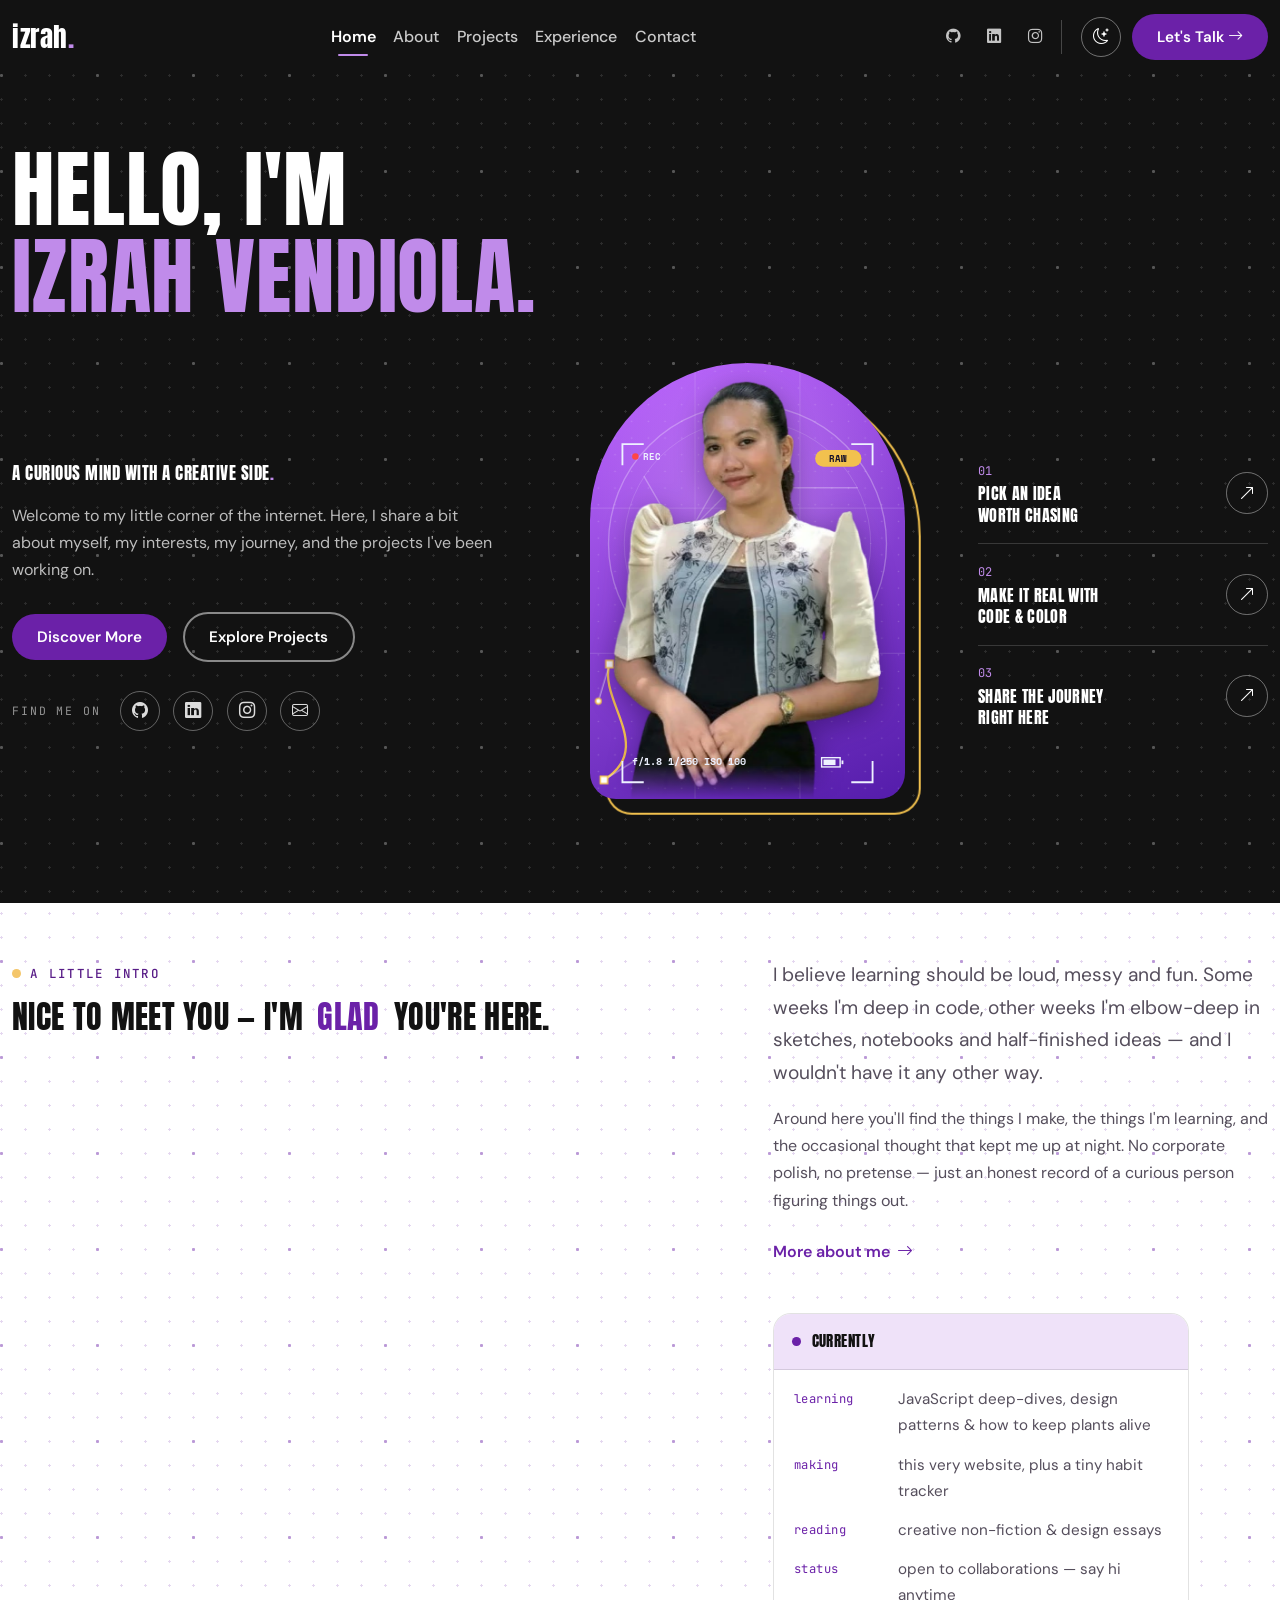
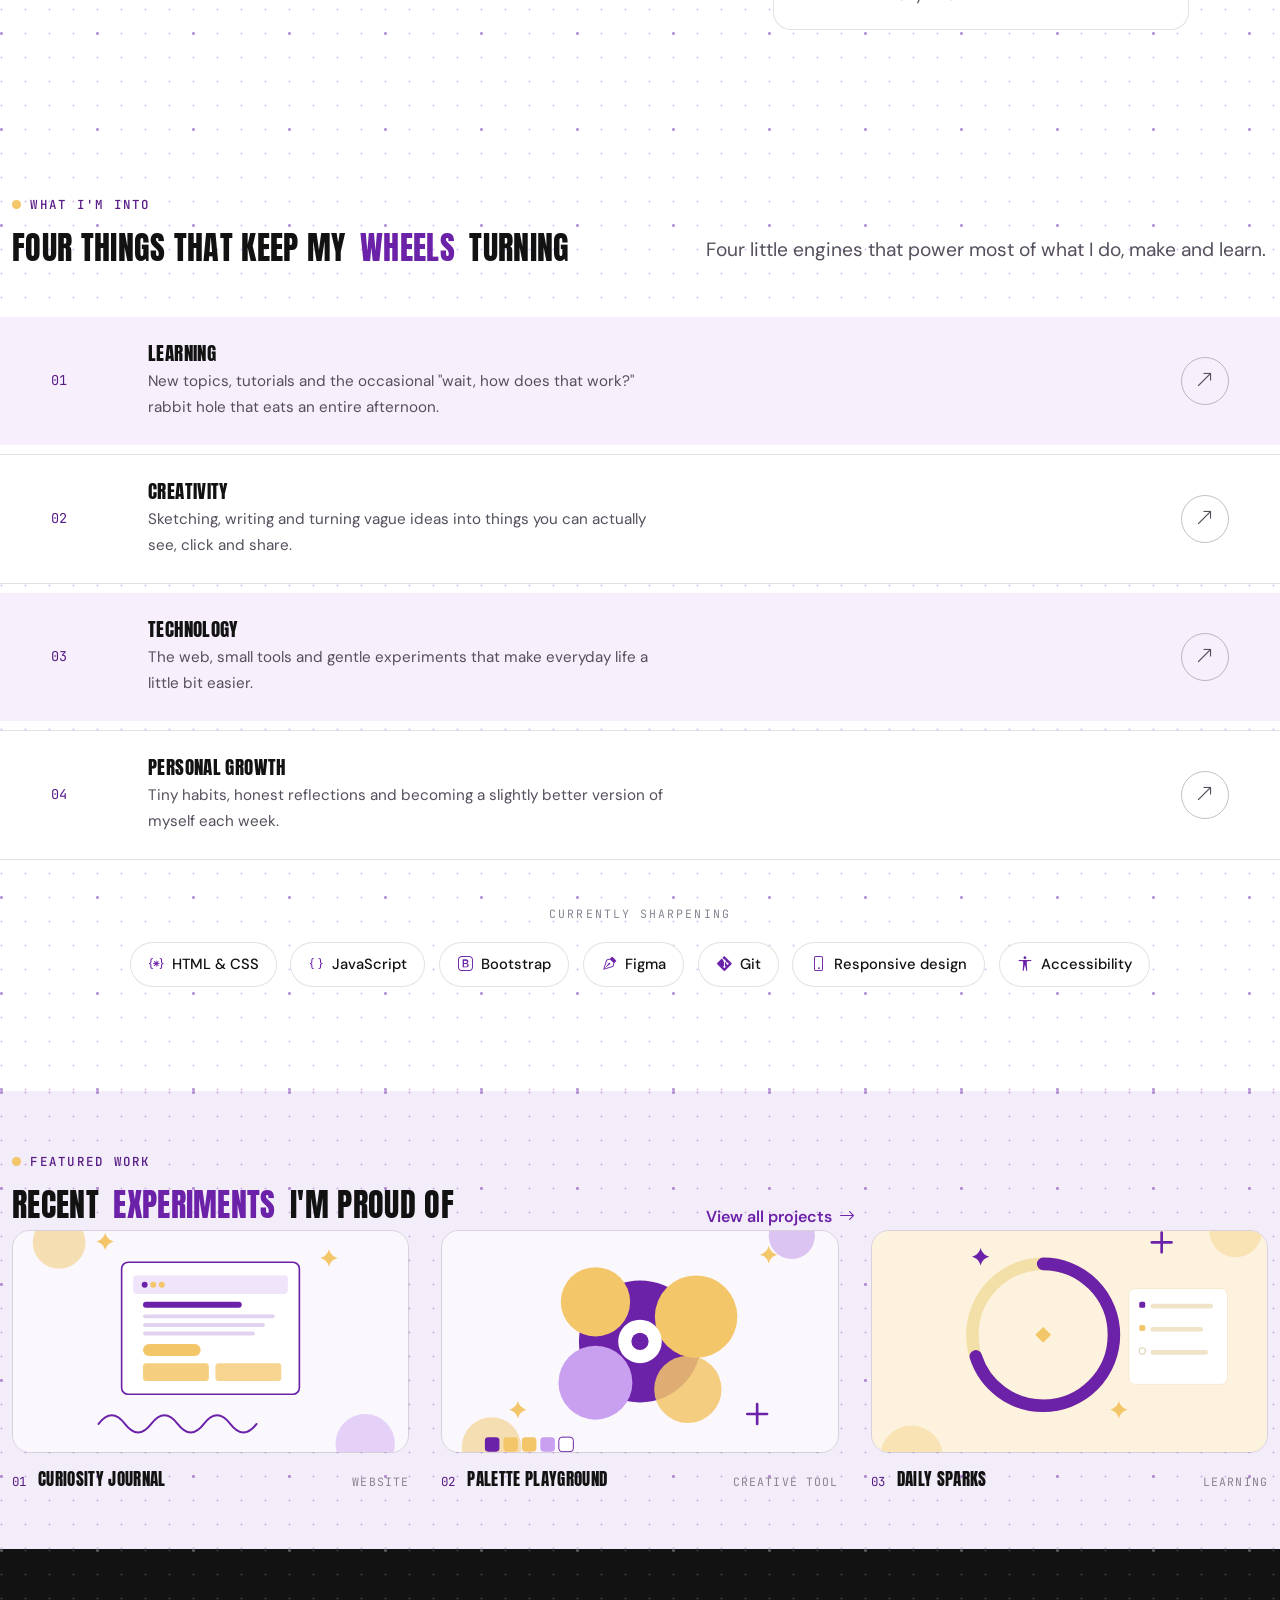
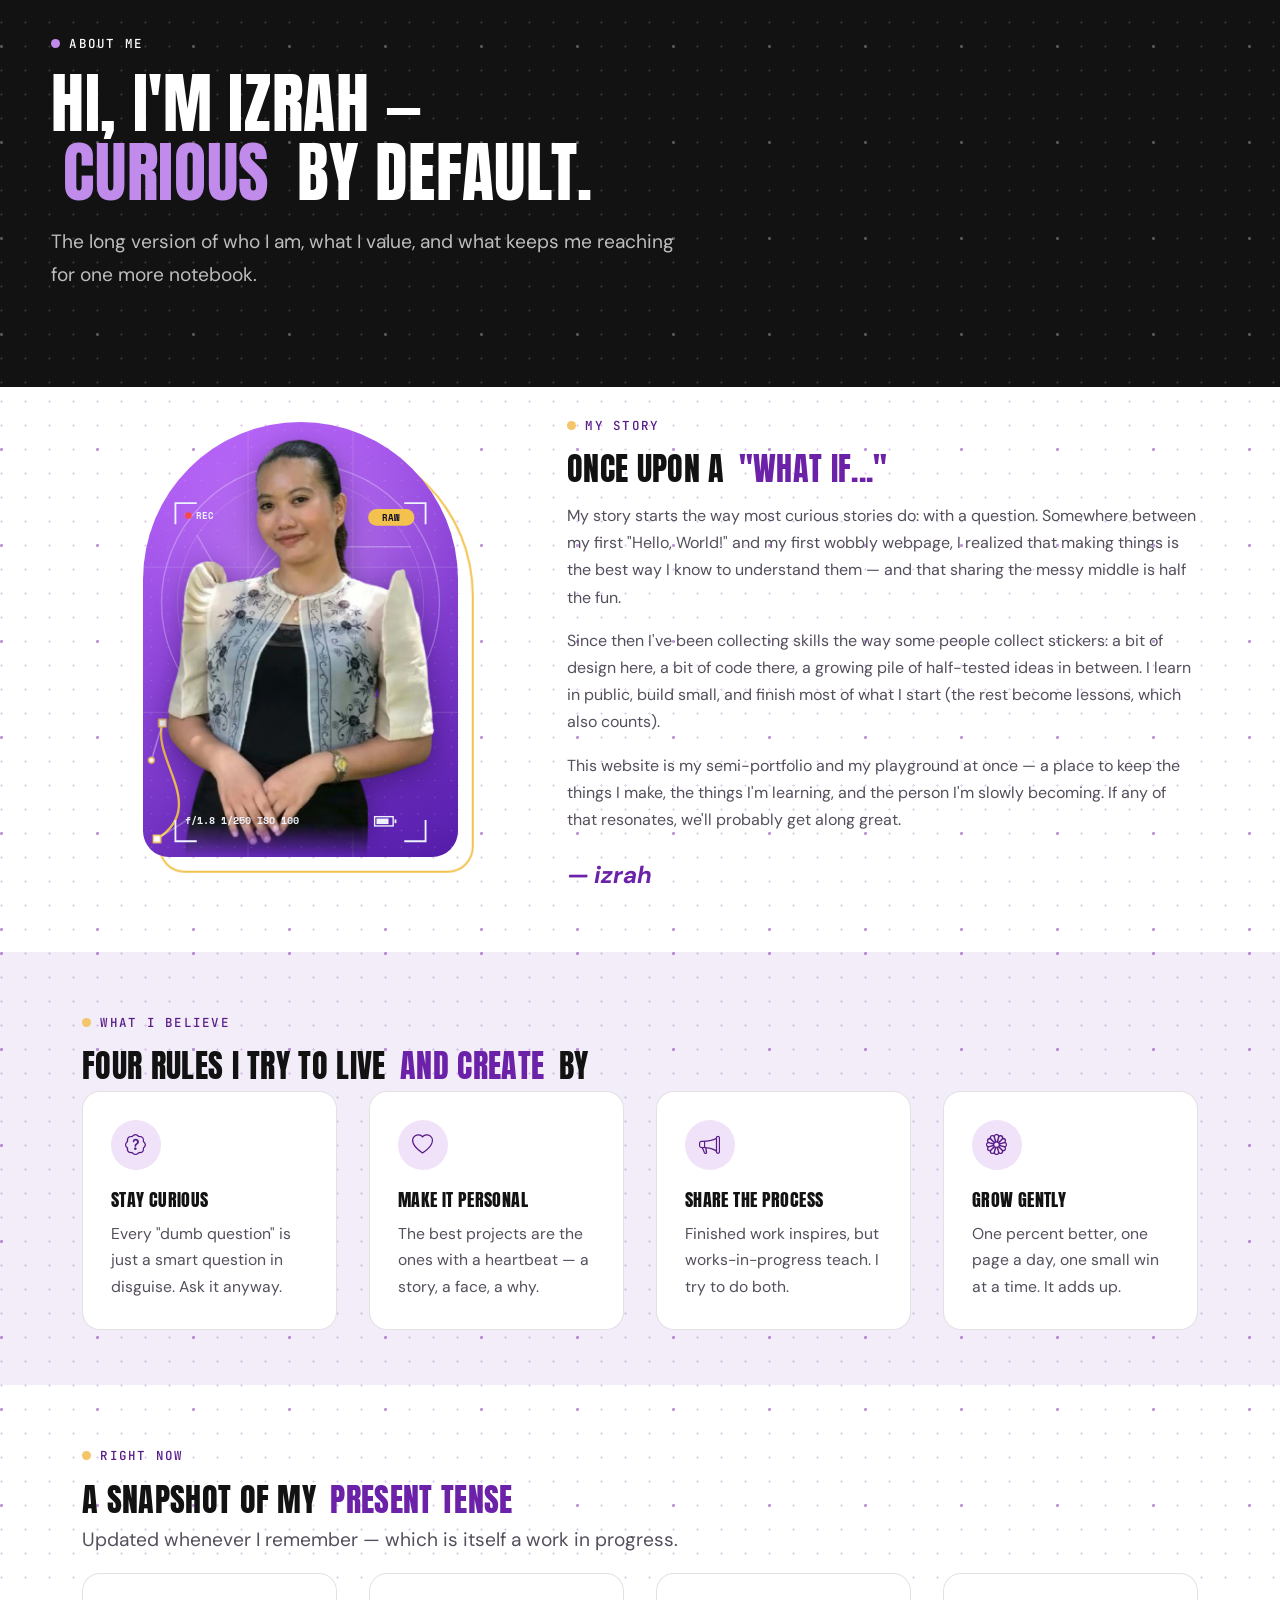
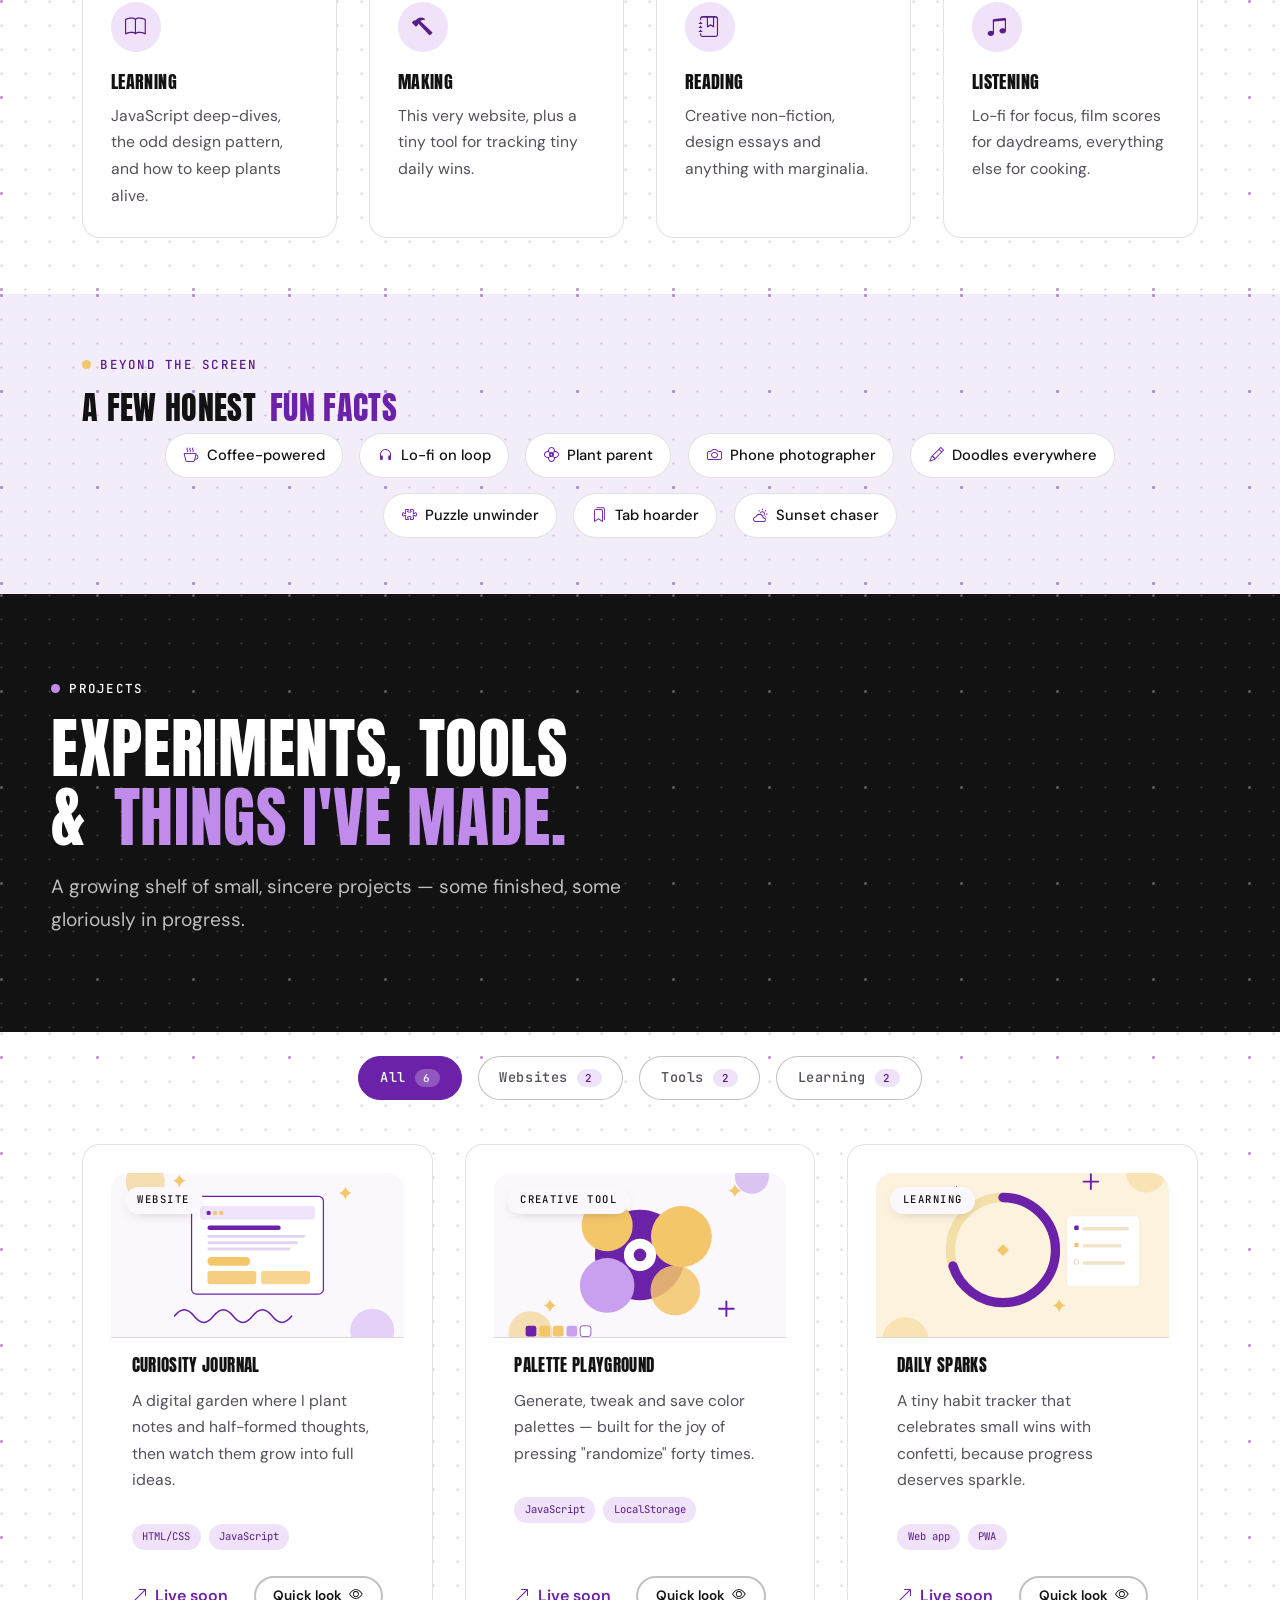
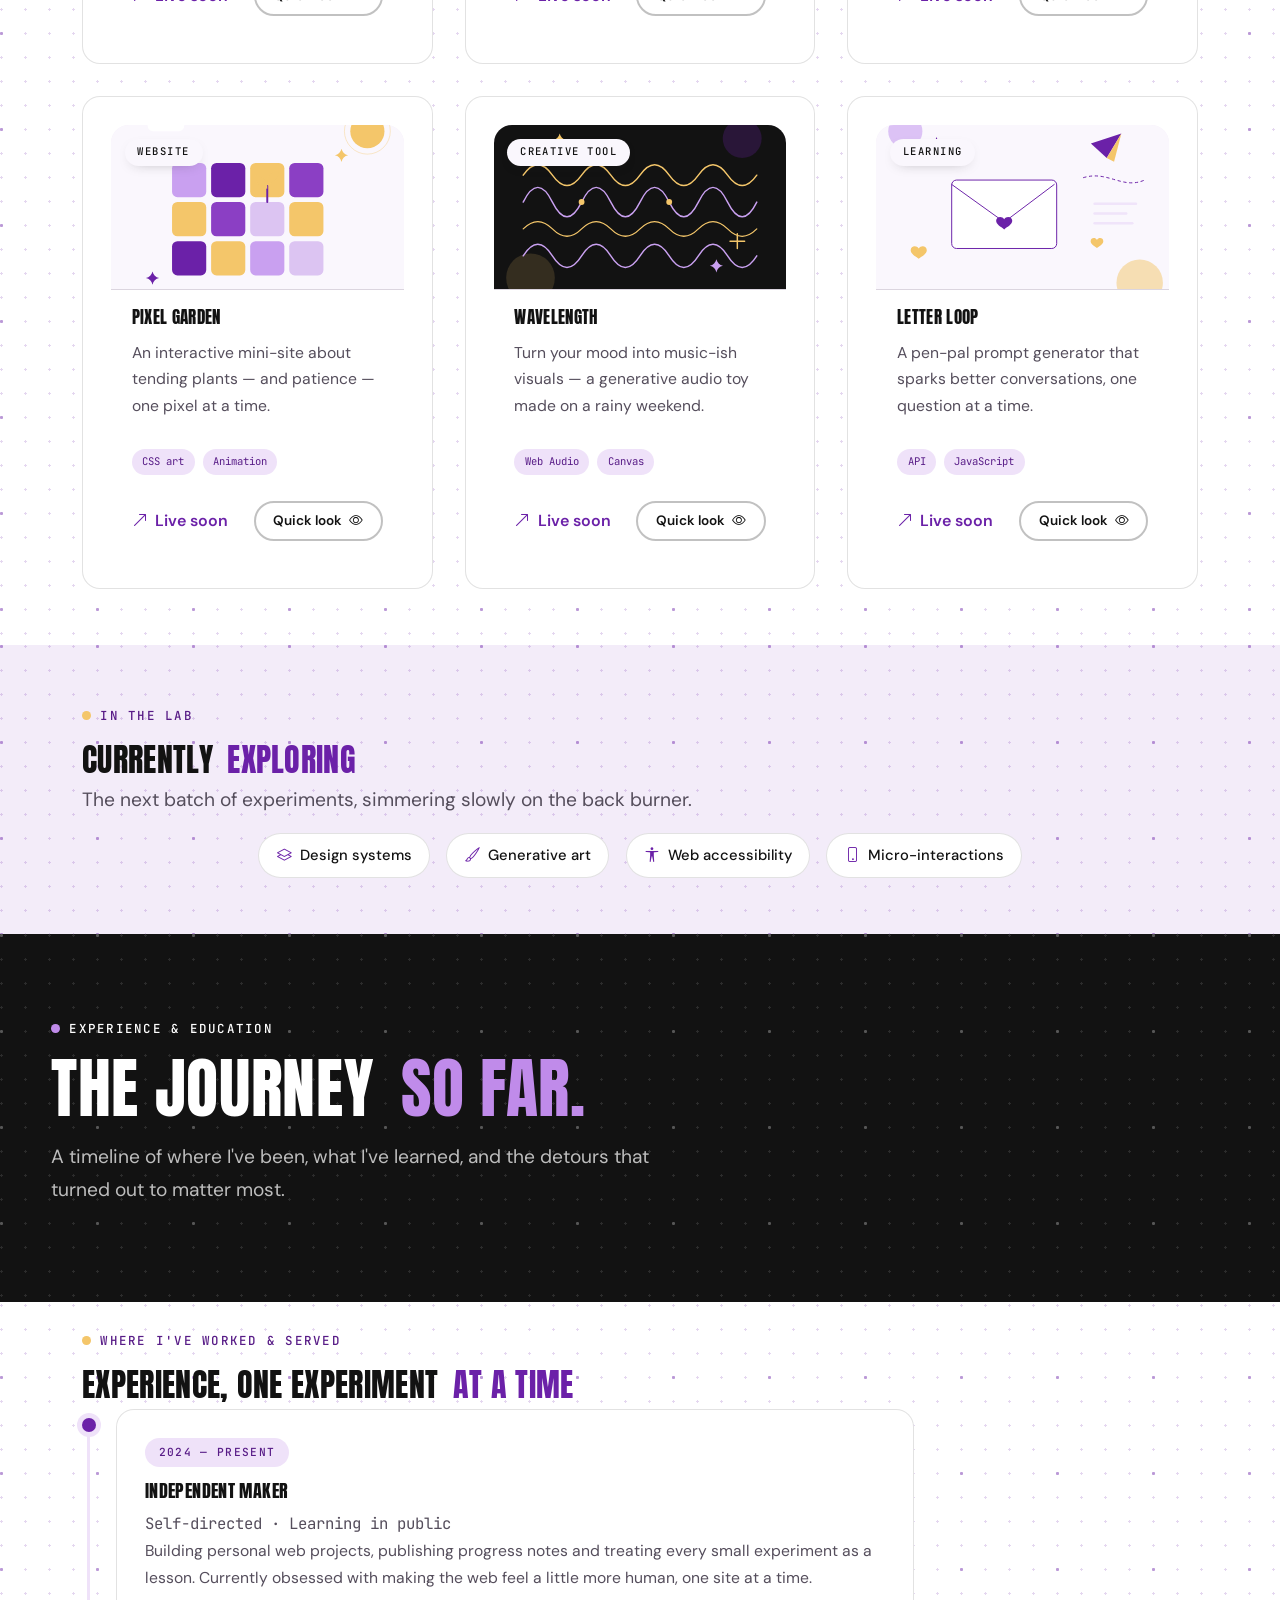
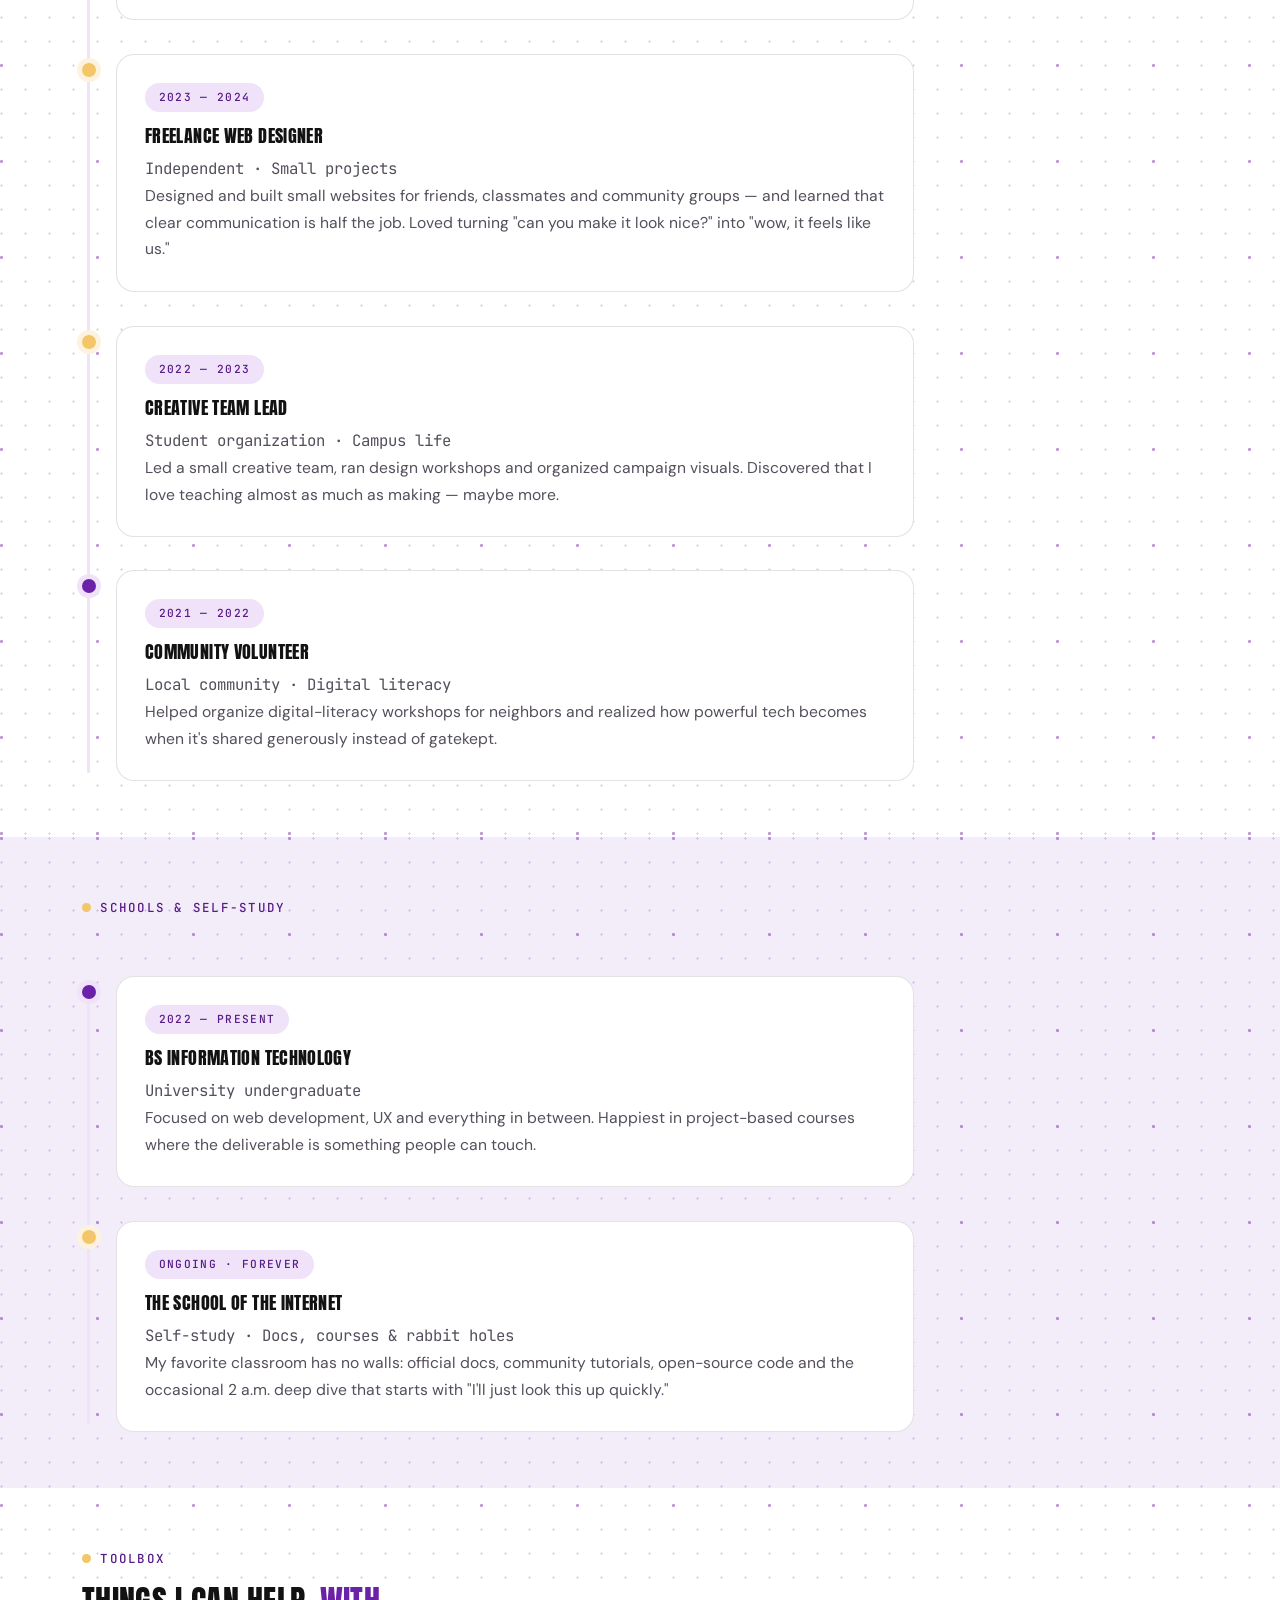
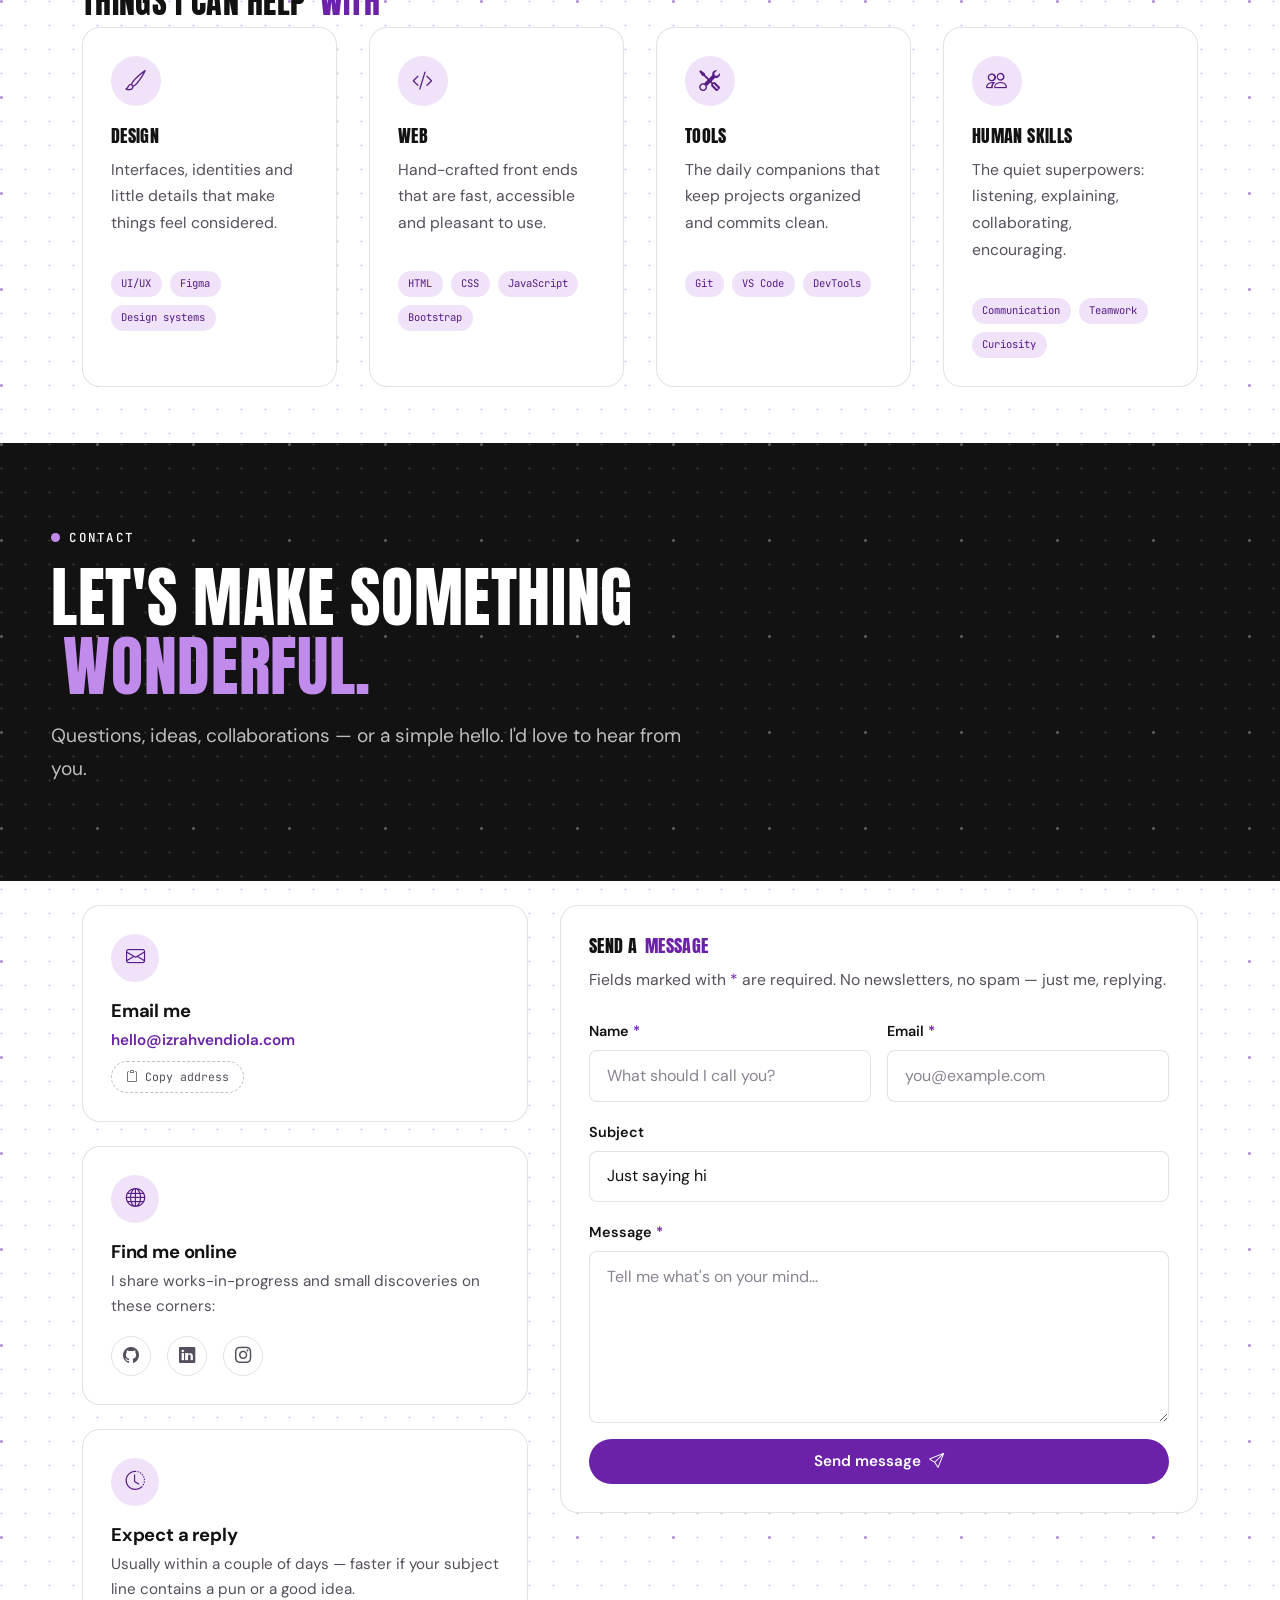
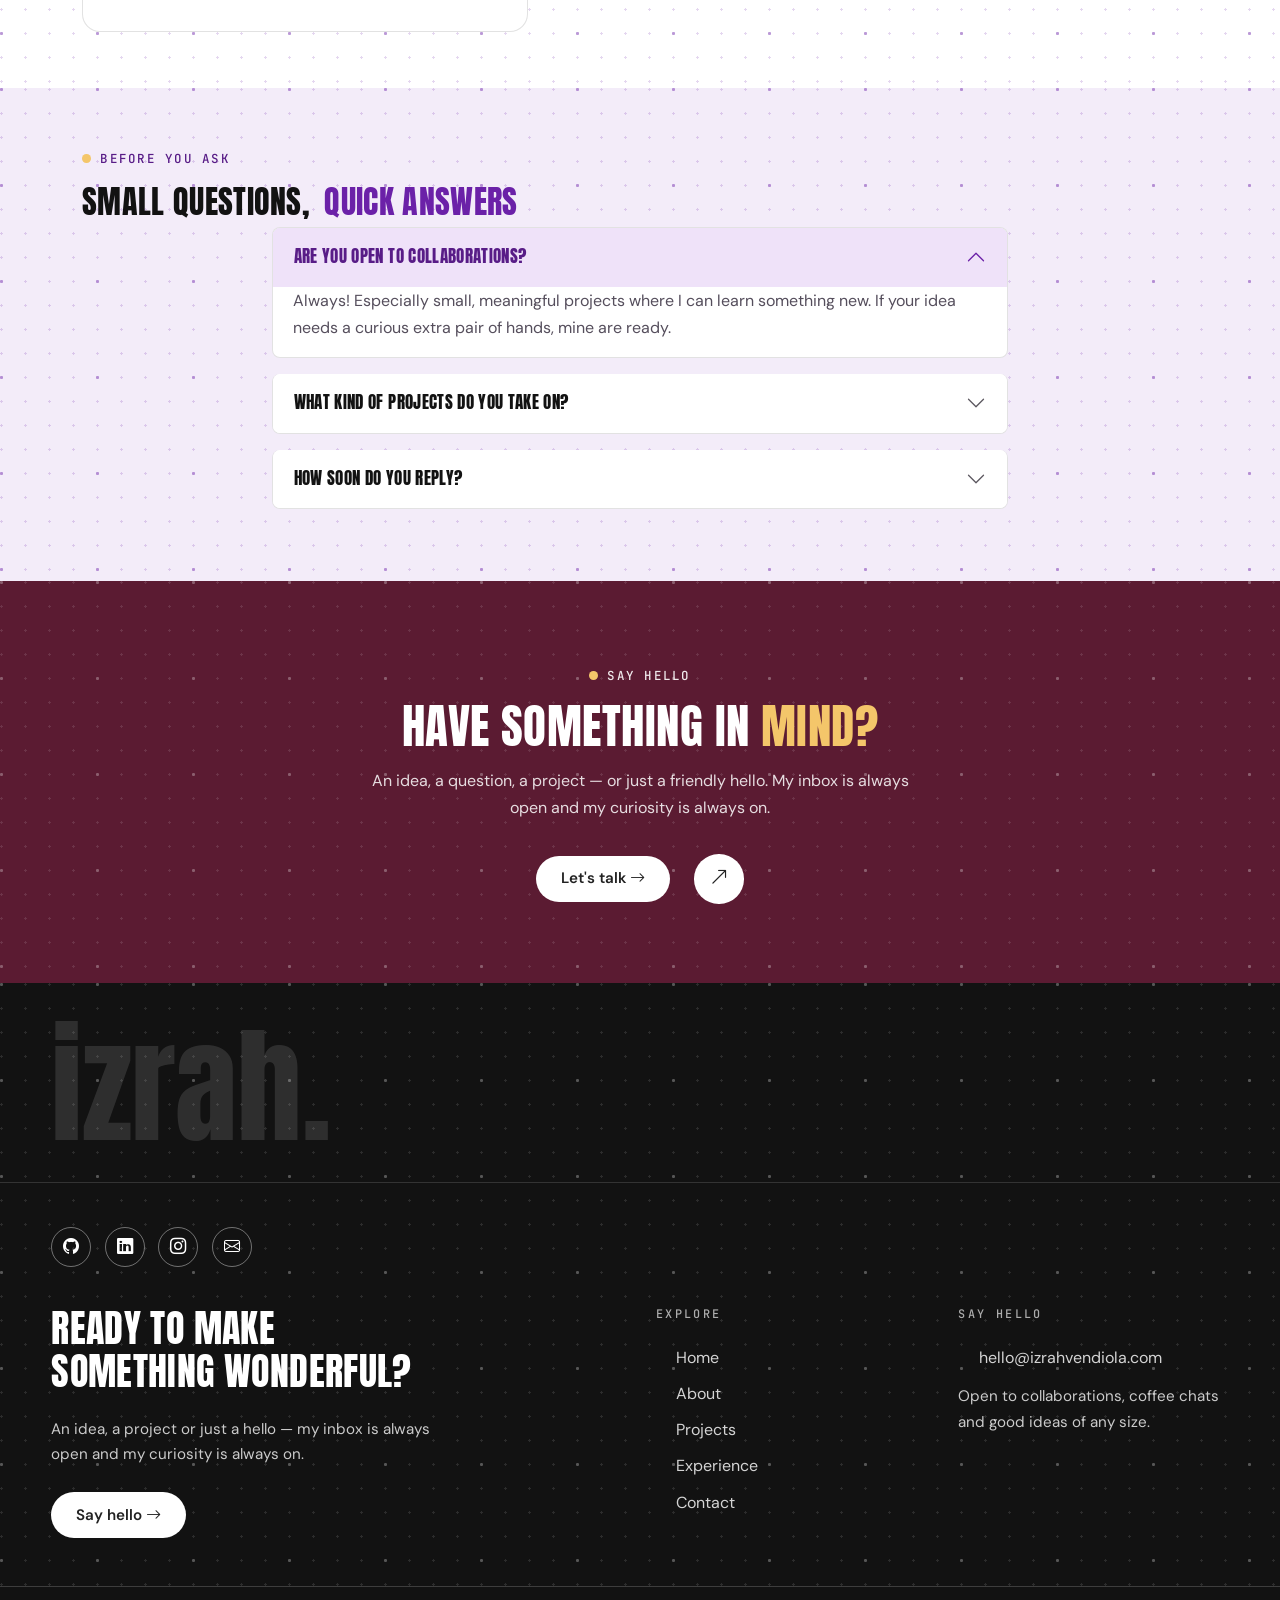
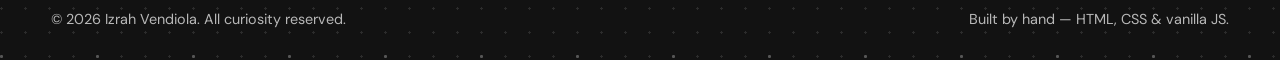
==== commit 3be60a9c: "Make it hybrid approach" ====
--- a/pages/about.html
+++ b/pages/about.html
@@ -1,405 +1,54 @@
 <!DOCTYPE html>
-<html lang="en" data-theme="light">
+<html lang="en">
 <head>
   <meta charset="UTF-8">
   <meta name="viewport" content="width=device-width, initial-scale=1">
   <title>About — Izrah Vendiola</title>
-  <meta name="description" content="Who is Izrah Vendiola? The story, values and everyday curiosities behind this little corner of the internet.">
-  <link rel="icon" type="image/svg+xml" href="../assets/images/favicon.svg">
-  <meta name="theme-color" content="#FAF7FD">
-
-  <!-- Set theme before first paint to avoid a flash of the wrong mode -->
+  <meta name="robots" content="noindex">
+  <link rel="canonical" href="../index.html#about">
+  <meta http-equiv="refresh" content="0; url=../index.html#about">
   <script>
-    (function () {
-      var d = document.documentElement;
-      d.classList.add("js");
-      var t = null;
-      try { t = localStorage.getItem("izrah-theme"); } catch (e) { /* no storage */ }
-      if (!t) {
-        t = window.matchMedia && window.matchMedia("(prefers-color-scheme: dark)").matches
-          ? "dark" : "light";
-      }
-      d.setAttribute("data-theme", t);
-      if ("onpagereveal" in window) d.classList.add("vt");
-    })();
+    location.replace("../index.html#about");
   </script>
-
-  <link rel="preconnect" href="https://cdn.jsdelivr.net">
-  <link href="https://cdn.jsdelivr.net/npm/bootstrap@5.3.3/dist/css/bootstrap.min.css" rel="stylesheet">
-  <link rel="stylesheet" href="https://cdn.jsdelivr.net/npm/bootstrap-icons@1.11.3/font/bootstrap-icons.min.css">
-
-  <link rel="preconnect" href="https://fonts.googleapis.com">
-  <link rel="preconnect" href="https://fonts.gstatic.com" crossorigin>
-  <link href="https://fonts.googleapis.com/css2?family=Anton&family=DM+Sans:ital,opsz,wght@0,9..40,400;0,9..40,500;0,9..40,700;1,9..40,400&family=JetBrains+Mono:wght@400;500;700&family=Space+Mono:wght@700&display=swap" rel="stylesheet">
-
-  <link rel="stylesheet" href="../assets/css/style.css">
-  <link rel="stylesheet" href="../assets/css/responsive.css">
-  <link rel="preload" as="image" href="../assets/images/profile-cutout.webp" type="image/webp" fetchpriority="high">
+  <style>
+    :root { color-scheme: light dark; }
+    * { box-sizing: border-box; }
+    body {
+      margin: 0; min-height: 100vh; display: grid; place-items: center;
+      padding: 1.5rem; font-family: system-ui, -apple-system, "Segoe UI", sans-serif;
+      background: #faf7fd; color: #121212;
+    }
+    .redirect { max-width: 30rem; text-align: center; }
+    .eyebrow {
+      display: inline-block; margin: 0 0 0.75rem; font-size: 0.72rem;
+      font-weight: 700; letter-spacing: 0.16em; text-transform: uppercase;
+      color: #6b21a8;
+    }
+    h1 {
+      margin: 0 0 1rem; font-size: clamp(2rem, 6vw, 3rem); line-height: 1.05;
+      text-transform: uppercase; letter-spacing: 0.01em;
+    }
+    p { margin: 0 0 1.75rem; line-height: 1.7; color: #554e5c; }
+    a {
+      display: inline-flex; align-items: center; justify-content: center;
+      padding: 0.75rem 1.5rem; border-radius: 999px; text-decoration: none;
+      font-weight: 600; color: #ffffff; background: #6b21a8;
+    }
+    a:hover, a:focus-visible { background: #581c87; }
+    @media (prefers-color-scheme: dark) {
+      body { background: #121212; color: #f7f4fa; }
+      .eyebrow, a { color: #e9d5ff; }
+      a { color: #121212; background: #c9a0f2; }
+      p { color: #c7bed0; }
+    }
+  </style>
 </head>
 <body>
-  <a class="skip-link" href="#main">Skip to main content</a>
-
-  <div class="page-frame">
-    <!-- ========== Consistent header bar ========== -->
-    <nav class="navbar navbar-expand-lg site-header" id="siteNav" aria-label="Main navigation">
-      <div class="container-xxl header-inner">
-        <a class="navbar-brand" href="../index.html">izrah<span class="brand-dot">.</span></a>
-        <button class="navbar-toggler" type="button" data-bs-toggle="collapse" data-bs-target="#navMenu"
-          aria-controls="navMenu" aria-expanded="false" aria-label="Toggle navigation">
-          <span class="navbar-toggler-icon"></span>
-        </button>
-        <div class="collapse navbar-collapse" id="navMenu">
-          <ul class="navbar-nav mx-auto mb-3 mb-lg-0">
-            <li class="nav-item"><a class="nav-link" href="../index.html">Home</a></li>
-            <li class="nav-item"><a class="nav-link active" aria-current="page" href="about.html">About</a></li>
-            <li class="nav-item"><a class="nav-link" href="projects.html">Projects</a></li>
-            <li class="nav-item"><a class="nav-link" href="experience.html">Experience</a></li>
-            <li class="nav-item"><a class="nav-link" href="contact.html">Contact</a></li>
-          </ul>
-          <div class="d-flex align-items-center nav-actions">
-            <div class="nav-socials d-none d-lg-inline-flex" aria-label="Social media">
-              <a class="social-btn" href="https://github.com/" target="_blank" rel="noopener" aria-label="GitHub">
-                <i class="bi bi-github" aria-hidden="true"></i>
-              </a>
-              <a class="social-btn" href="https://www.linkedin.com/" target="_blank" rel="noopener" aria-label="LinkedIn">
-                <i class="bi bi-linkedin" aria-hidden="true"></i>
-              </a>
-              <a class="social-btn" href="https://www.instagram.com/" target="_blank" rel="noopener" aria-label="Instagram">
-                <i class="bi bi-instagram" aria-hidden="true"></i>
-              </a>
-            </div>
-            <button class="theme-toggle" id="themeToggle" type="button" aria-label="Toggle light and dark theme" aria-pressed="false">
-              <i class="bi bi-moon-stars icon-moon" aria-hidden="true"></i>
-              <i class="bi bi-sun icon-sun" aria-hidden="true"></i>
-            </button>
-            <a class="btn btn-accent" href="contact.html">Let's Talk <i class="bi bi-arrow-right" aria-hidden="true"></i></a>
-          </div>
-        </div>
-      </div>
-    </nav>
-
-  <main id="main">
-    <!-- ========== Page hero ========== -->
-    <header class="page-hero band-dark">
-      <div class="page-hero-inner">
-        <span class="eyebrow" data-animate="fade-up">About me</span>
-        <h1 data-animate="fade-up" data-delay="90">
-          Hi, I'm Izrah — <span class="mark">curious</span> by default.
-        </h1>
-        <p class="section-lead" data-animate="fade-up" data-delay="180">
-          The long version of who I am, what I value, and what keeps me
-          reaching for one more notebook.
-        </p>
-      </div>
-    </header>
-
-    <!-- ========== My story ========== -->
-    <section class="section pt-4" aria-labelledby="story-title">
-      <div class="container">
-        <div class="row g-5 align-items-center">
-          <div class="col-lg-5">
-            <figure class="hero-figure mx-auto mb-0">
-              <div class="hero-card" id="heroCard">
-                <div class="frame"></div>
-
-                <div class="panel">
-                  <!-- BEHIND the photo: dots, thirds grid, aperture, pen-tool curve -->
-                  <svg class="layer" viewBox="0 0 680 940" aria-hidden="true">
-                    <defs>
-                      <pattern id="dots" width="36" height="36" patternUnits="userSpaceOnUse">
-                        <circle cx="18" cy="18" r="1.7" fill="#fff" fill-opacity=".18"/>
-                      </pattern>
-                      <!-- one aperture blade, rotated 6 times below -->
-                      <path id="blade" d="M120.7 32.3 L-13.9 265.6 M120.7 32.3 L32.3 120.7"/>
-                    </defs>
-
-                    <rect width="680" height="940" fill="url(#dots)"/>
-
-                    <!-- rule-of-thirds grid -->
-                    <g stroke="#fff" stroke-opacity=".16" stroke-width="2">
-                      <line x1="226.7" y1="0" x2="226.7" y2="940"/><line x1="453.3" y1="0" x2="453.3" y2="940"/>
-                      <line x1="0" y1="313.3" x2="680" y2="313.3"/><line x1="0" y1="626.7" x2="680" y2="626.7"/>
-                    </g>
-
-                    <!-- camera aperture -->
-                    <g transform="translate(340 390)" fill="none" stroke="#fff" stroke-linecap="round">
-                      <circle r="300" stroke-opacity=".28" stroke-width="3"/>
-                      <circle r="266" stroke-opacity=".16" stroke-width="2"/>
-                      <g stroke-opacity=".28" stroke-width="3">
-                        <use href="#blade"/>
-                        <use href="#blade" transform="rotate(60)"/>
-                        <use href="#blade" transform="rotate(120)"/>
-                        <use href="#blade" transform="rotate(180)"/>
-                        <use href="#blade" transform="rotate(240)"/>
-                        <use href="#blade" transform="rotate(300)"/>
-                      </g>
-                    </g>
-
-                    <!-- pen-tool bezier curve (draws itself) -->
-                    <path class="bezier" pathLength="1" d="M30 900 C142 830 18 730 42 650"
-                          fill="none" stroke="#f2c14e" stroke-width="5" stroke-linecap="round"/>
-                    <g class="pen-extras">
-                      <g stroke="#fff" stroke-opacity=".7" stroke-width="2">
-                        <line x1="30" y1="900" x2="142" y2="830"/><line x1="42" y1="650" x2="18" y2="730"/>
-                      </g>
-                      <g fill="#fff" stroke="#f2c14e" stroke-width="3">
-                        <circle cx="142" cy="830" r="6"/><circle cx="18" cy="730" r="6"/>
-                        <rect x="22" y="892" width="16" height="16"/><rect x="34" y="642" width="16" height="16"/>
-                      </g>
-                    </g>
-                  </svg>
-                </div>
-
-                <!-- the photo (transparent PNG): swap the src with your own cutout -->
-                <div class="photo-wrap">
-                  <div class="photo-lift">
-                    <img class="photo" src="../assets/images/profile-cutout.webp" alt="Portrait photo of Izrah Vendiola">
-                  </div>
-                </div>
-
-                <!-- IN FRONT of the photo: viewfinder, REC, RAW, camera readout -->
-                <div class="layer layer-front" aria-hidden="true">
-                  <svg class="layer" viewBox="0 0 680 940" aria-hidden="true">
-                    <!-- viewfinder corner brackets -->
-                    <path d="M70 221 V175 H116 M564 175 H610 V221 M70 859 V905 H116 M610 859 V905 H564"
-                          fill="none" stroke="#eef2ff" stroke-width="4"/>
-
-                    <!-- REC -->
-                    <circle class="rec-dot" cx="98" cy="202" r="7" fill="#ff4646"/>
-                    <text class="mono" x="114" y="209" font-size="20" fill="#eef2ff">REC</text>
-
-                    <!-- RAW badge -->
-                    <rect x="486" y="188" width="100" height="36" rx="18" fill="#f2c14e"/>
-                    <text class="mono" x="536" y="213" font-size="20" fill="#14102a" text-anchor="middle">RAW</text>
-
-                    <!-- camera readout -->
-                    <g class="readout">
-                      <text class="mono" x="90" y="868" font-size="21" fill="#eef2ff">f/1.8   1/250   ISO 100</text>
-                      <g fill="none" stroke="#eef2ff" stroke-width="3">
-                        <rect x="500" y="852" width="40" height="20"/>
-                      </g>
-                      <rect x="504" y="856" width="26" height="12" fill="#eef2ff"/>
-                      <rect x="543" y="858" width="4" height="8" fill="#eef2ff"/>
-                    </g>
-                  </svg>
-                </div>
-              </div>
-            </figure>
-          </div>
-          <div class="col-lg-7">
-            <span class="eyebrow" data-animate="fade-up">My story</span>
-            <h2 class="section-title" id="story-title" data-animate="fade-up" data-delay="80">
-              Once upon a <span class="mark">"what if..."</span>
-            </h2>
-            <div data-animate="fade-up" data-delay="160">
-              <p class="text-soft mt-3">
-                My story starts the way most curious stories do: with a question.
-                Somewhere between my first "Hello, World!" and my first wobbly webpage,
-                I realized that making things is the best way I know to understand them —
-                and that sharing the messy middle is half the fun.
-              </p>
-              <p class="text-soft">
-                Since then I've been collecting skills the way some people collect stickers:
-                a bit of design here, a bit of code there, a growing pile of half-tested
-                ideas in between. I learn in public, build small, and finish most of what
-                I start (the rest become lessons, which also counts).
-              </p>
-              <p class="text-soft">
-                This website is my semi-portfolio and my playground at once — a place to
-                keep the things I make, the things I'm learning, and the person I'm slowly
-                becoming. If any of that resonates, we'll probably get along great.
-              </p>
-              <p class="sig">— izrah</p>
-            </div>
-          </div>
-        </div>
-      </div>
-    </section>
-
-    <!-- ========== Values ========== -->
-    <section class="section section-soft" aria-labelledby="values-title">
-      <div class="container">
-        <div class="section-head center">
-          <span class="eyebrow" data-animate="fade-up">What I believe</span>
-          <h2 class="section-title" id="values-title" data-animate="fade-up" data-delay="80">
-            Four rules I try to live <span class="mark">and create</span> by
-          </h2>
-        </div>
-        <div class="row g-4" data-animate-group>
-          <div class="col-md-6 col-lg-3">
-            <article class="card-x" data-animate="fade-up">
-              <div class="icon-tile"><i class="bi bi-patch-question" aria-hidden="true"></i></div>
-              <h3 class="card-title">Stay curious</h3>
-              <p>Every "dumb question" is just a smart question in disguise. Ask it anyway.</p>
-            </article>
-          </div>
-          <div class="col-md-6 col-lg-3">
-            <article class="card-x" data-animate="fade-up">
-              <div class="icon-tile"><i class="bi bi-heart" aria-hidden="true"></i></div>
-              <h3 class="card-title">Make it personal</h3>
-              <p>The best projects are the ones with a heartbeat — a story, a face, a why.</p>
-            </article>
-          </div>
-          <div class="col-md-6 col-lg-3">
-            <article class="card-x" data-animate="fade-up">
-              <div class="icon-tile"><i class="bi bi-megaphone" aria-hidden="true"></i></div>
-              <h3 class="card-title">Share the process</h3>
-              <p>Finished work inspires, but works-in-progress teach. I try to do both.</p>
-            </article>
-          </div>
-          <div class="col-md-6 col-lg-3">
-            <article class="card-x" data-animate="fade-up">
-              <div class="icon-tile"><i class="bi bi-flower1" aria-hidden="true"></i></div>
-              <h3 class="card-title">Grow gently</h3>
-              <p>One percent better, one page a day, one small win at a time. It adds up.</p>
-            </article>
-          </div>
-        </div>
-      </div>
-    </section>
-
-    <!-- ========== Currently ========== -->
-    <section class="section" aria-labelledby="currently-title">
-      <div class="container">
-        <div class="section-head">
-          <span class="eyebrow" data-animate="fade-up">Right now</span>
-          <h2 class="section-title" id="currently-title" data-animate="fade-up" data-delay="80">
-            A snapshot of my <span class="mark">present tense</span>
-          </h2>
-          <p class="section-lead" data-animate="fade-up" data-delay="150">
-            Updated whenever I remember — which is itself a work in progress.
-          </p>
-        </div>
-        <div class="row g-4" data-animate-group>
-          <div class="col-md-6 col-lg-3">
-            <article class="card-x" data-animate="fade-up">
-              <div class="icon-tile"><i class="bi bi-book" aria-hidden="true"></i></div>
-              <h3 class="card-title">Learning</h3>
-              <p>JavaScript deep-dives, the odd design pattern, and how to keep plants alive.</p>
-            </article>
-          </div>
-          <div class="col-md-6 col-lg-3">
-            <article class="card-x" data-animate="fade-up">
-              <div class="icon-tile"><i class="bi bi-hammer" aria-hidden="true"></i></div>
-              <h3 class="card-title">Making</h3>
-              <p>This very website, plus a tiny tool for tracking tiny daily wins.</p>
-            </article>
-          </div>
-          <div class="col-md-6 col-lg-3">
-            <article class="card-x" data-animate="fade-up">
-              <div class="icon-tile"><i class="bi bi-journal-bookmark" aria-hidden="true"></i></div>
-              <h3 class="card-title">Reading</h3>
-              <p>Creative non-fiction, design essays and anything with marginalia.</p>
-            </article>
-          </div>
-          <div class="col-md-6 col-lg-3">
-            <article class="card-x" data-animate="fade-up">
-              <div class="icon-tile"><i class="bi bi-music-note-beamed" aria-hidden="true"></i></div>
-              <h3 class="card-title">Listening</h3>
-              <p>Lo-fi for focus, film scores for daydreams, everything else for cooking.</p>
-            </article>
-          </div>
-        </div>
-      </div>
-    </section>
-
-    <!-- ========== Beyond the screen ========== -->
-    <section class="section section-soft" aria-labelledby="beyond-title">
-      <div class="container">
-        <div class="section-head center">
-          <span class="eyebrow" data-animate="fade-up">Beyond the screen</span>
-          <h2 class="section-title" id="beyond-title" data-animate="fade-up" data-delay="80">
-            A few honest <span class="mark">fun facts</span>
-          </h2>
-        </div>
-        <div class="d-flex flex-wrap justify-content-center gap-3 mt-2" data-animate-group>
-          <span class="chip" data-animate="fade-up"><i class="bi bi-cup-hot" aria-hidden="true"></i>Coffee-powered</span>
-          <span class="chip" data-animate="fade-up"><i class="bi bi-headphones" aria-hidden="true"></i>Lo-fi on loop</span>
-          <span class="chip" data-animate="fade-up"><i class="bi bi-flower2" aria-hidden="true"></i>Plant parent</span>
-          <span class="chip" data-animate="fade-up"><i class="bi bi-camera" aria-hidden="true"></i>Phone photographer</span>
-          <span class="chip" data-animate="fade-up"><i class="bi bi-pencil" aria-hidden="true"></i>Doodles everywhere</span>
-          <span class="chip" data-animate="fade-up"><i class="bi bi-puzzle" aria-hidden="true"></i>Puzzle unwinder</span>
-          <span class="chip" data-animate="fade-up"><i class="bi bi-bookmarks" aria-hidden="true"></i>Tab hoarder</span>
-          <span class="chip" data-animate="fade-up"><i class="bi bi-cloud-sun" aria-hidden="true"></i>Sunset chaser</span>
-        </div>
-      </div>
-    </section>
-
-    <!-- ========== Call to action ========== -->
-    <section class="band-cta section-cta" aria-labelledby="cta-title">
-      <div class="container-xxl">
-        <span class="eyebrow" data-animate="fade-up">Your turn</span>
-        <h2 class="cta-title" id="cta-title" data-animate="fade-up" data-delay="80">
-          Enough about me — <span class="mark-on-dark">what about you?</span>
-        </h2>
-        <p class="cta-text" data-animate="fade-up" data-delay="160">
-          I'd love to hear what you're curious about. Come say hi, swap ideas,
-          or pitch a collaboration.
-        </p>
-        <div class="d-flex justify-content-center align-items-center gap-4" data-animate="fade-up" data-delay="240">
-          <a class="btn btn-light" href="contact.html">Let's talk <i class="bi bi-arrow-right" aria-hidden="true"></i></a>
-          <a class="btn-circle" href="contact.html" aria-label="Go to the contact page">
-            <i class="bi bi-arrow-up-right" aria-hidden="true"></i>
-          </a>
-        </div>
-      </div>
-    </section>
+  <main class="redirect">
+    <p class="eyebrow">This page has moved</p>
+    <h1>About</h1>
+    <p>Everything now lives on the home page in one scrolling story — taking you there now.</p>
+    <a href="../index.html#about">Continue to the About section →</a>
   </main>
-
-  <!-- ========== Footer ========== -->
-  <footer class="site-footer">
-    <div class="container">
-      <div class="row g-4 g-lg-5">
-        <div class="col-lg-5">
-          <a class="footer-brand" href="../index.html">izrah<span class="brand-dot">.</span></a>
-          <p class="footer-tagline">A curious mind with a creative side — making things,
-          learning things and sharing the journey.</p>
-          <div class="d-flex gap-3 mt-3">
-            <a class="social-btn" href="https://github.com/" target="_blank" rel="noopener" aria-label="GitHub">
-              <i class="bi bi-github" aria-hidden="true"></i>
-            </a>
-            <a class="social-btn" href="https://www.linkedin.com/" target="_blank" rel="noopener" aria-label="LinkedIn">
-              <i class="bi bi-linkedin" aria-hidden="true"></i>
-            </a>
-            <a class="social-btn" href="https://www.instagram.com/" target="_blank" rel="noopener" aria-label="Instagram">
-              <i class="bi bi-instagram" aria-hidden="true"></i>
-            </a>
-            <a class="social-btn" href="mailto:hello@izrahvendiola.com" aria-label="Email Izrah">
-              <i class="bi bi-envelope" aria-hidden="true"></i>
-            </a>
-          </div>
-        </div>
-        <div class="col-6 col-lg-3 offset-lg-1">
-          <h3 class="footer-heading">Explore</h3>
-          <nav class="d-flex flex-column" aria-label="Footer navigation">
-            <a class="footer-link" href="../index.html"><i class="bi bi-arrow-right-short" aria-hidden="true"></i>Home</a>
-            <a class="footer-link" href="about.html"><i class="bi bi-arrow-right-short" aria-hidden="true"></i>About</a>
-            <a class="footer-link" href="projects.html"><i class="bi bi-arrow-right-short" aria-hidden="true"></i>Projects</a>
-            <a class="footer-link" href="experience.html"><i class="bi bi-arrow-right-short" aria-hidden="true"></i>Experience</a>
-            <a class="footer-link" href="contact.html"><i class="bi bi-arrow-right-short" aria-hidden="true"></i>Contact</a>
-          </nav>
-        </div>
-        <div class="col-6 col-lg-3">
-          <h3 class="footer-heading">Say hello</h3>
-          <a class="footer-link" href="mailto:hello@izrahvendiola.com"><i class="bi bi-arrow-right-short" aria-hidden="true"></i>hello@izrahvendiola.com</a>
-          <p class="footer-tagline mt-2">Open to collaborations, coffee chats and good ideas of any size.</p>
-        </div>
-      </div>
-      <div class="footer-bottom">
-        <p>© <span data-year>2026</span> Izrah Vendiola. All curiosity reserved.</p>
-        <p>Built by hand — HTML, CSS &amp; vanilla JS.</p>
-      </div>
-    </div>
-  </footer>
-  </div>
-
-  <button class="back-top" type="button" aria-label="Back to top">
-    <i class="bi bi-arrow-up" aria-hidden="true"></i>
-  </button>
-  <div id="toastRegion" class="toast-container position-fixed bottom-0 start-0 p-3"></div>
-
-  <script src="https://cdn.jsdelivr.net/npm/bootstrap@5.3.3/dist/js/bootstrap.bundle.min.js"></script>
-  <script src="../assets/js/main.js"></script>
-  <script src="../assets/js/animations.js"></script>
 </body>
 </html>
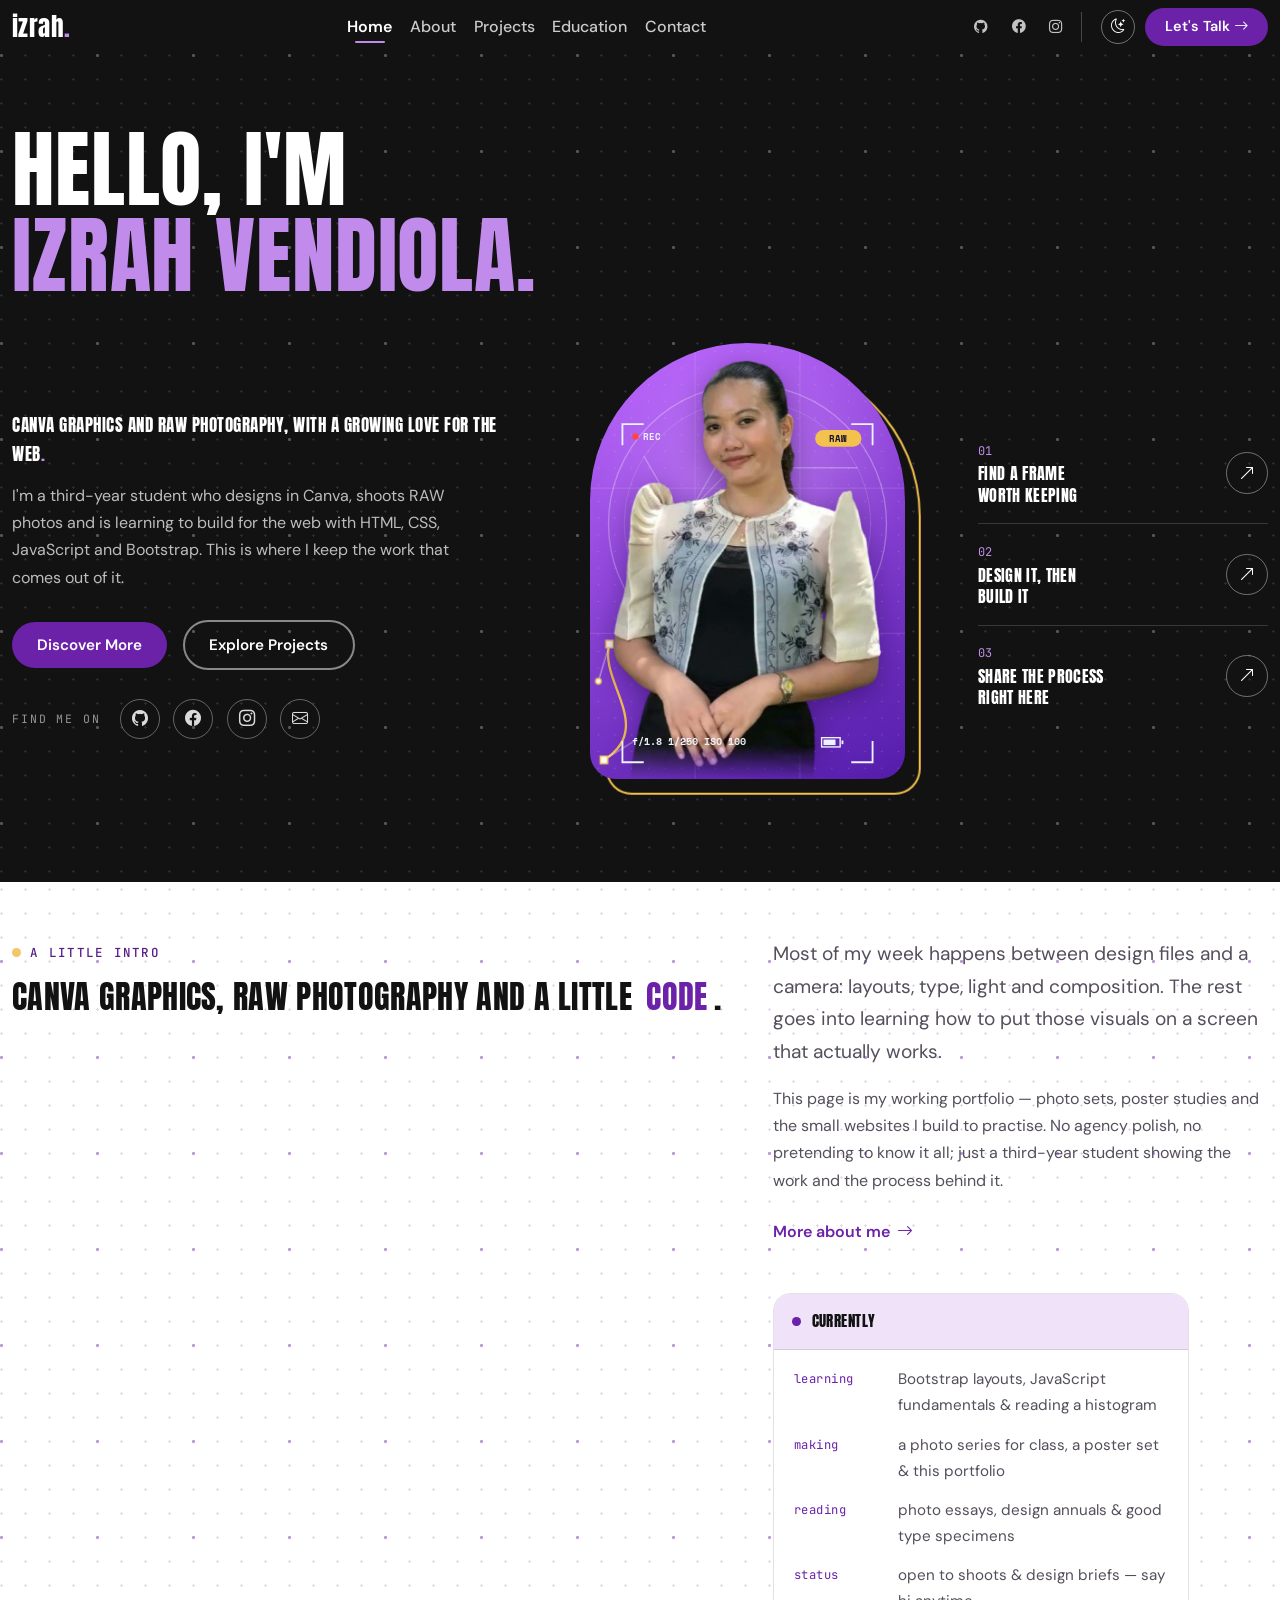
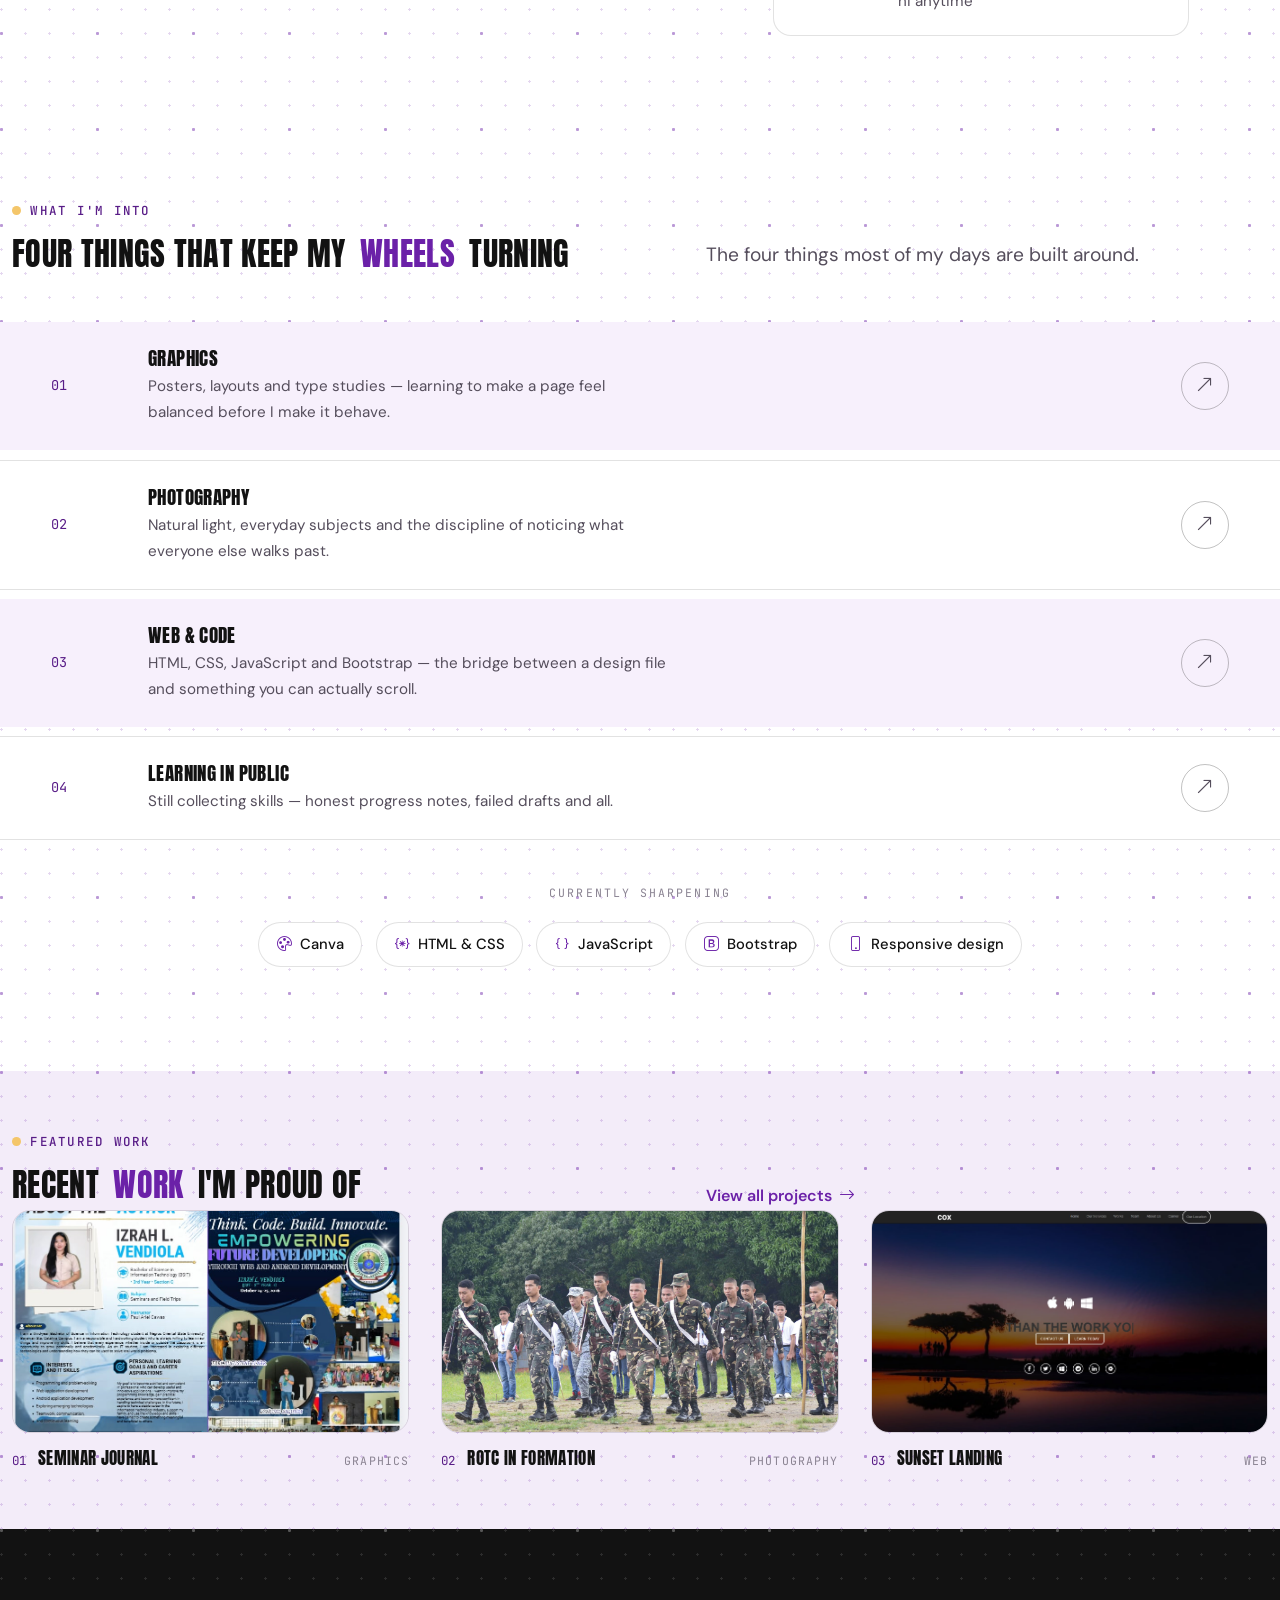
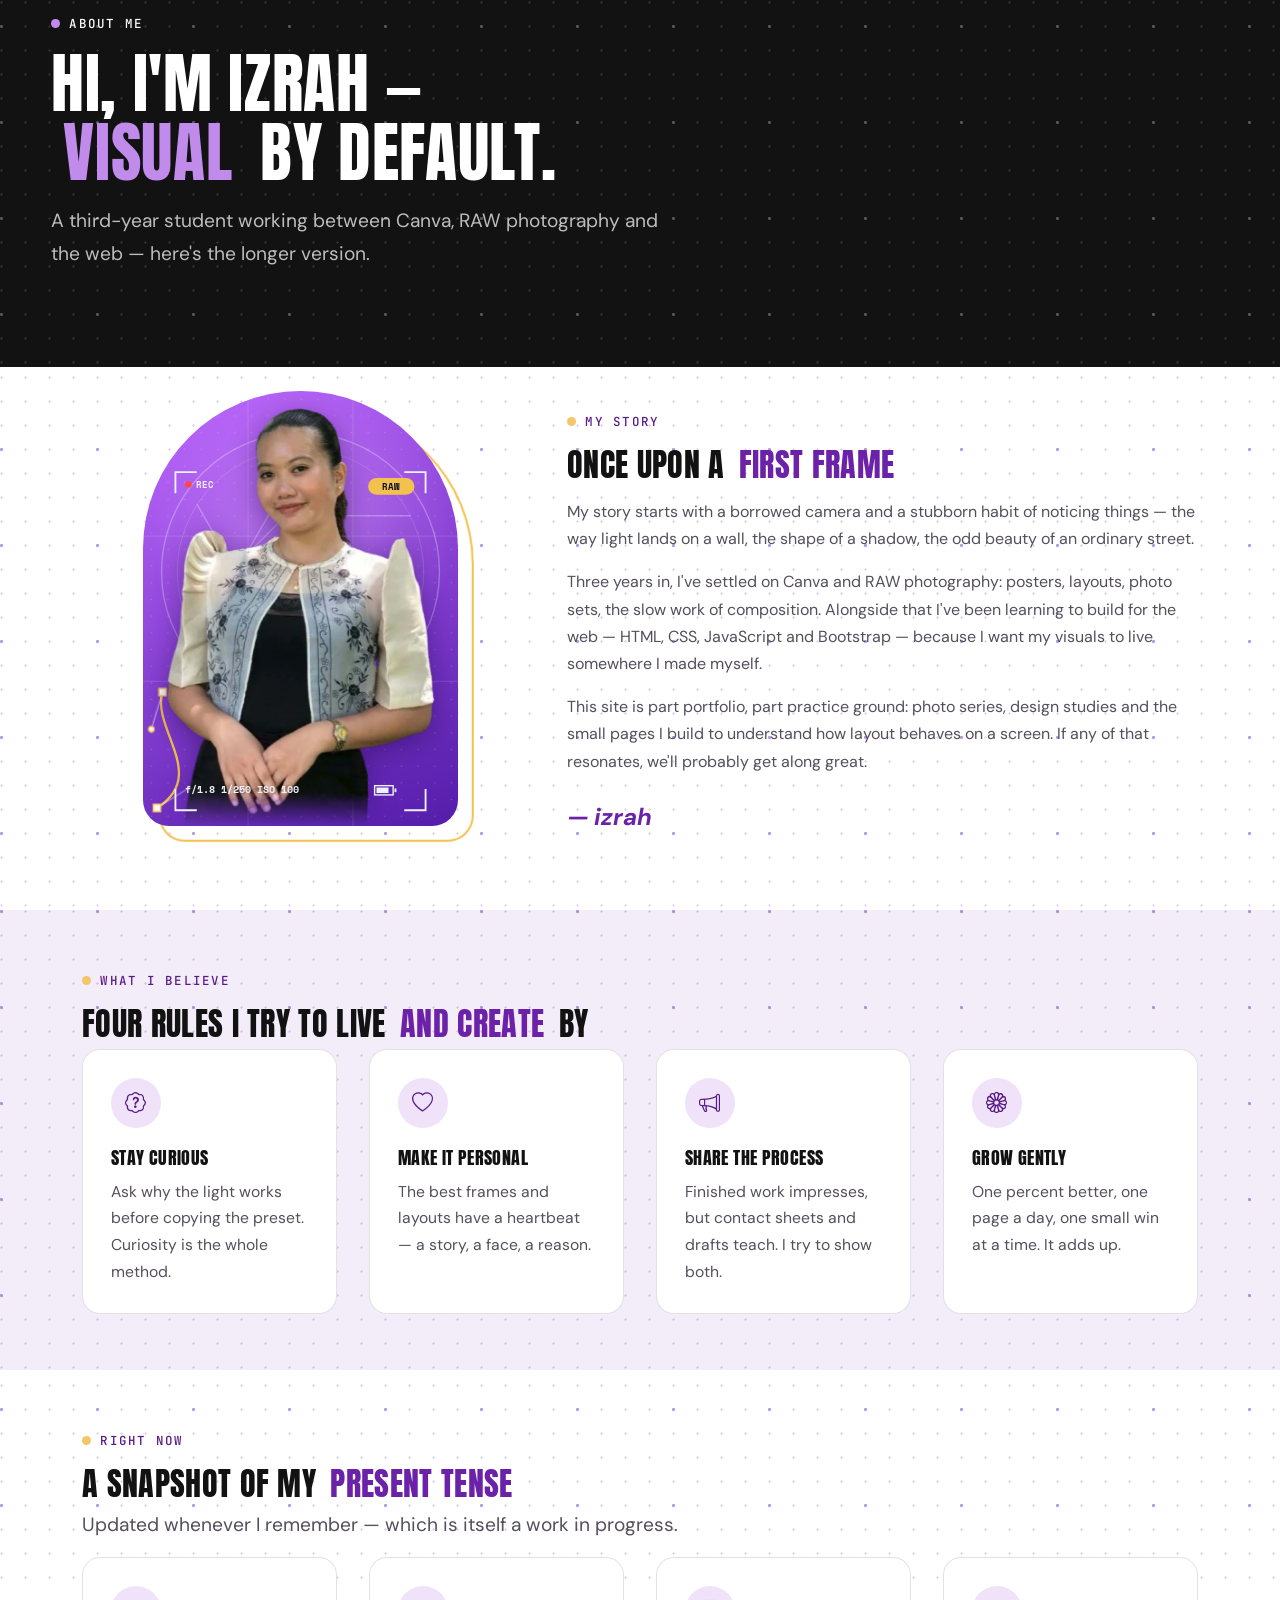
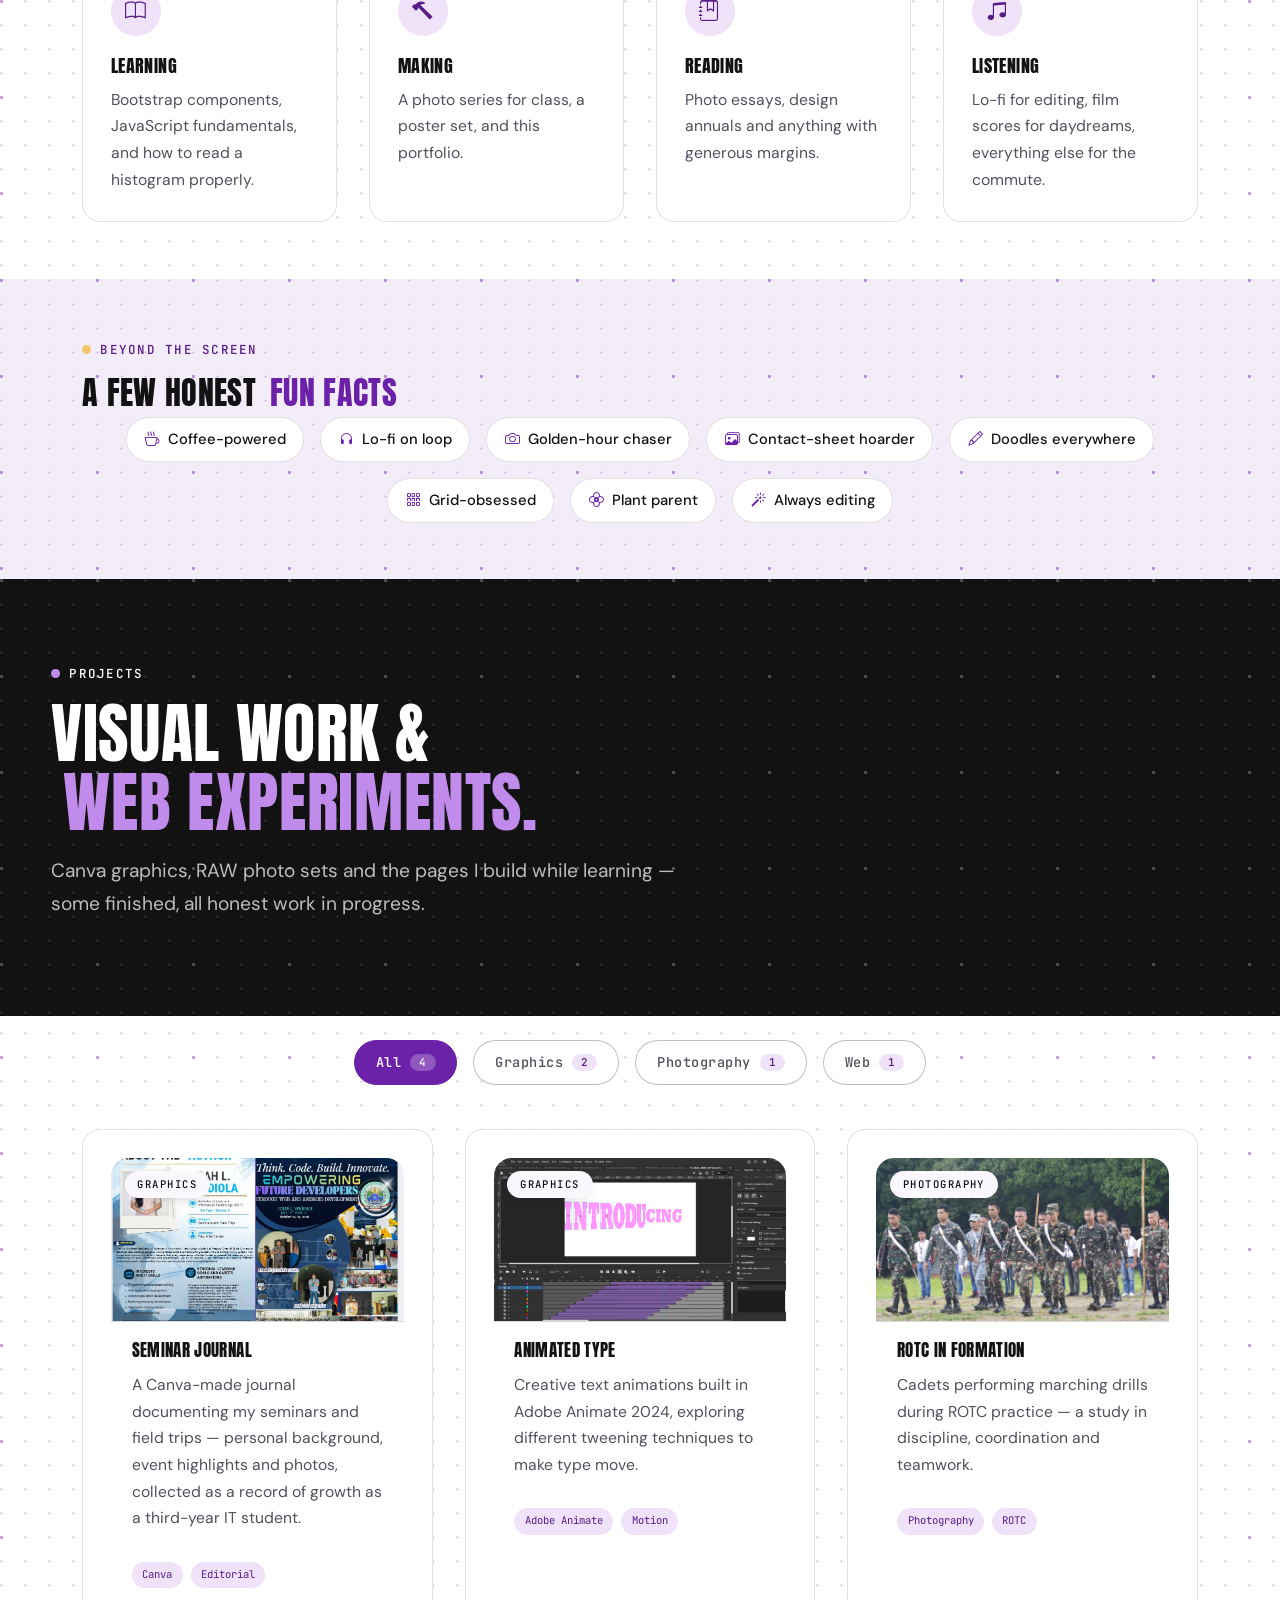
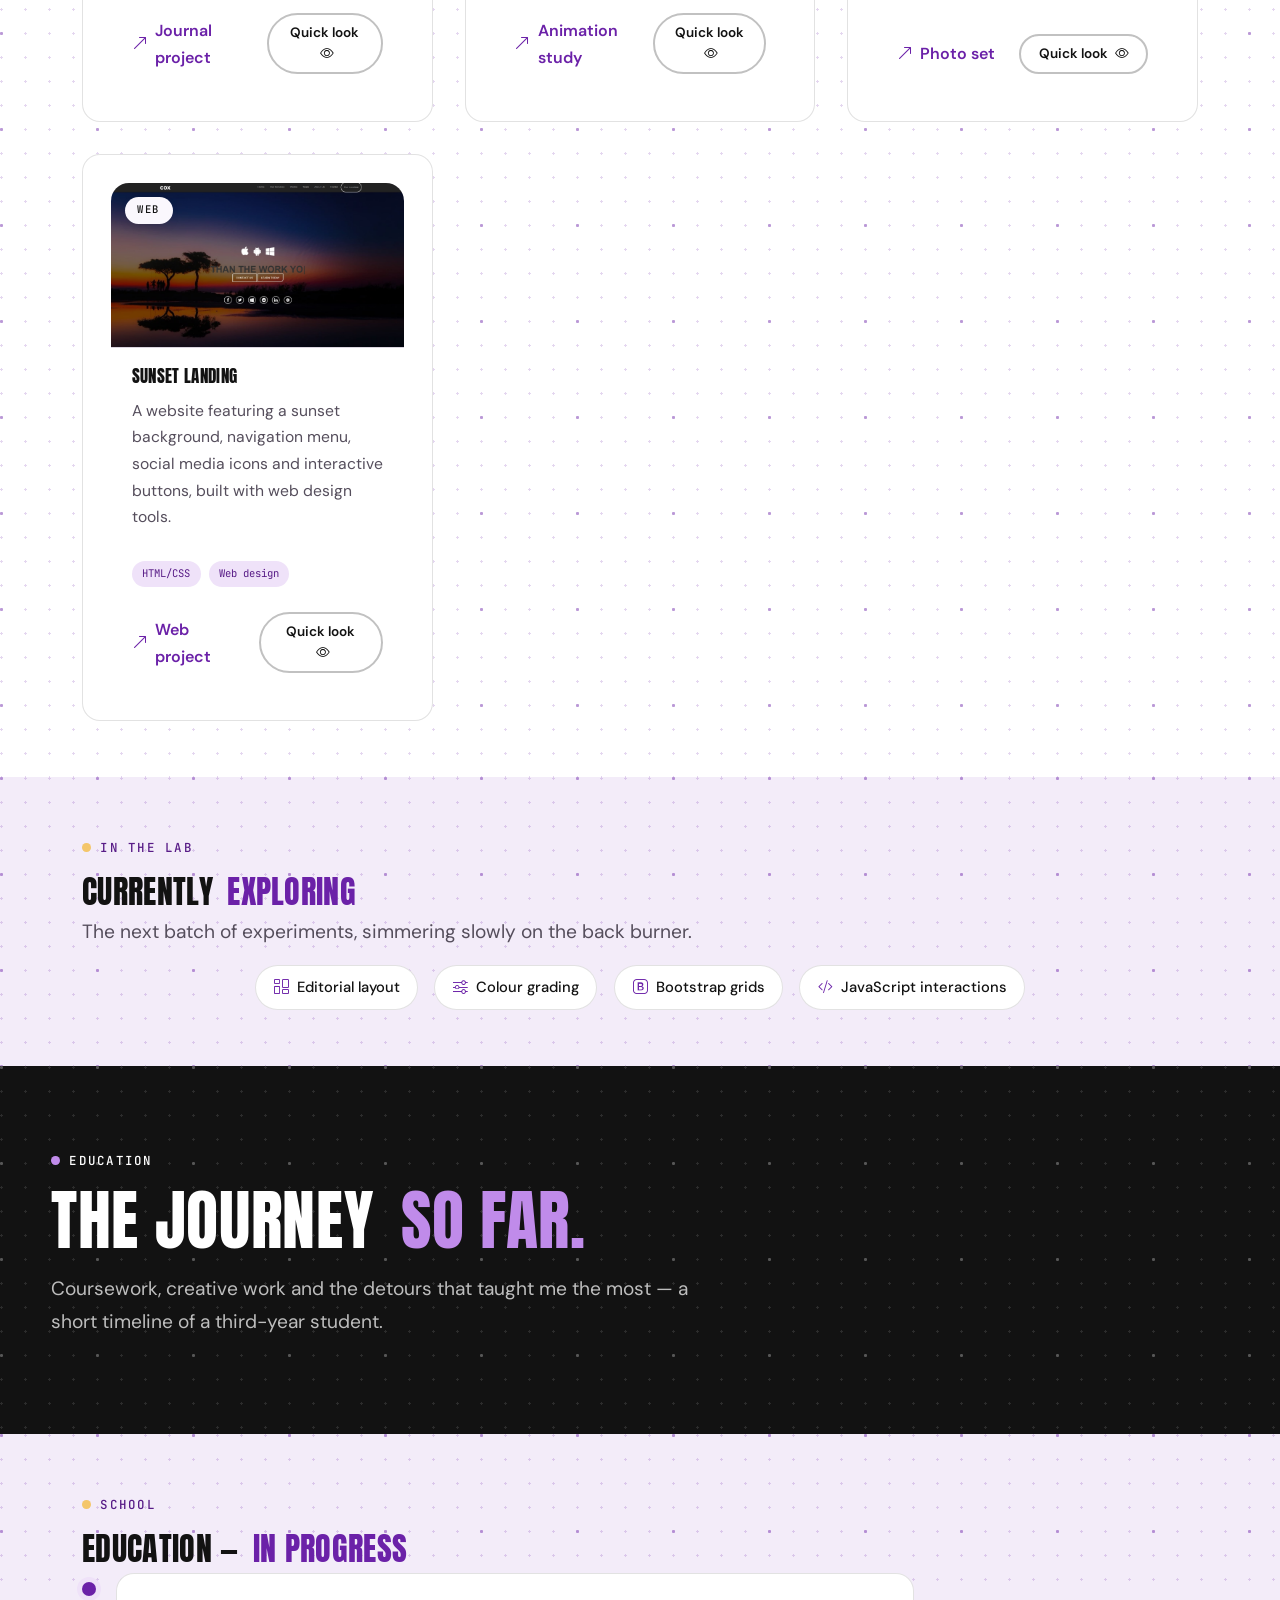
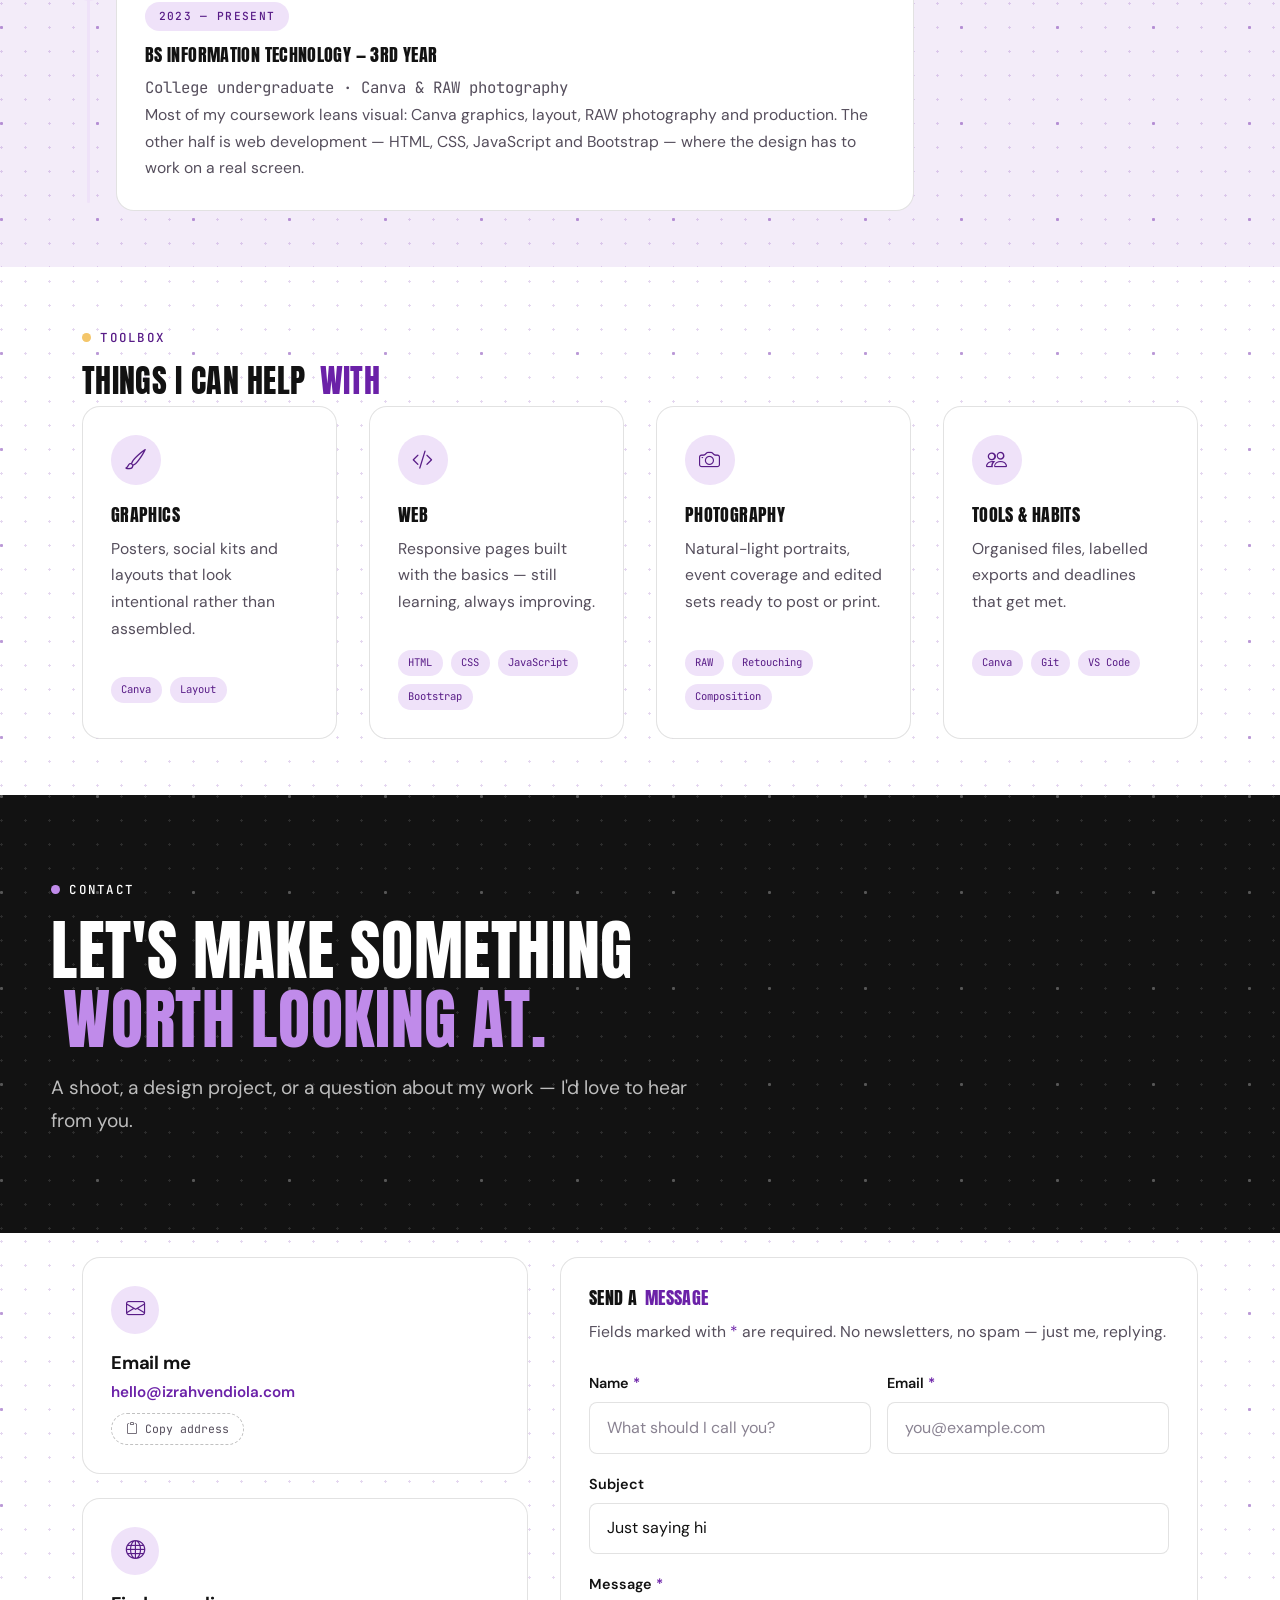
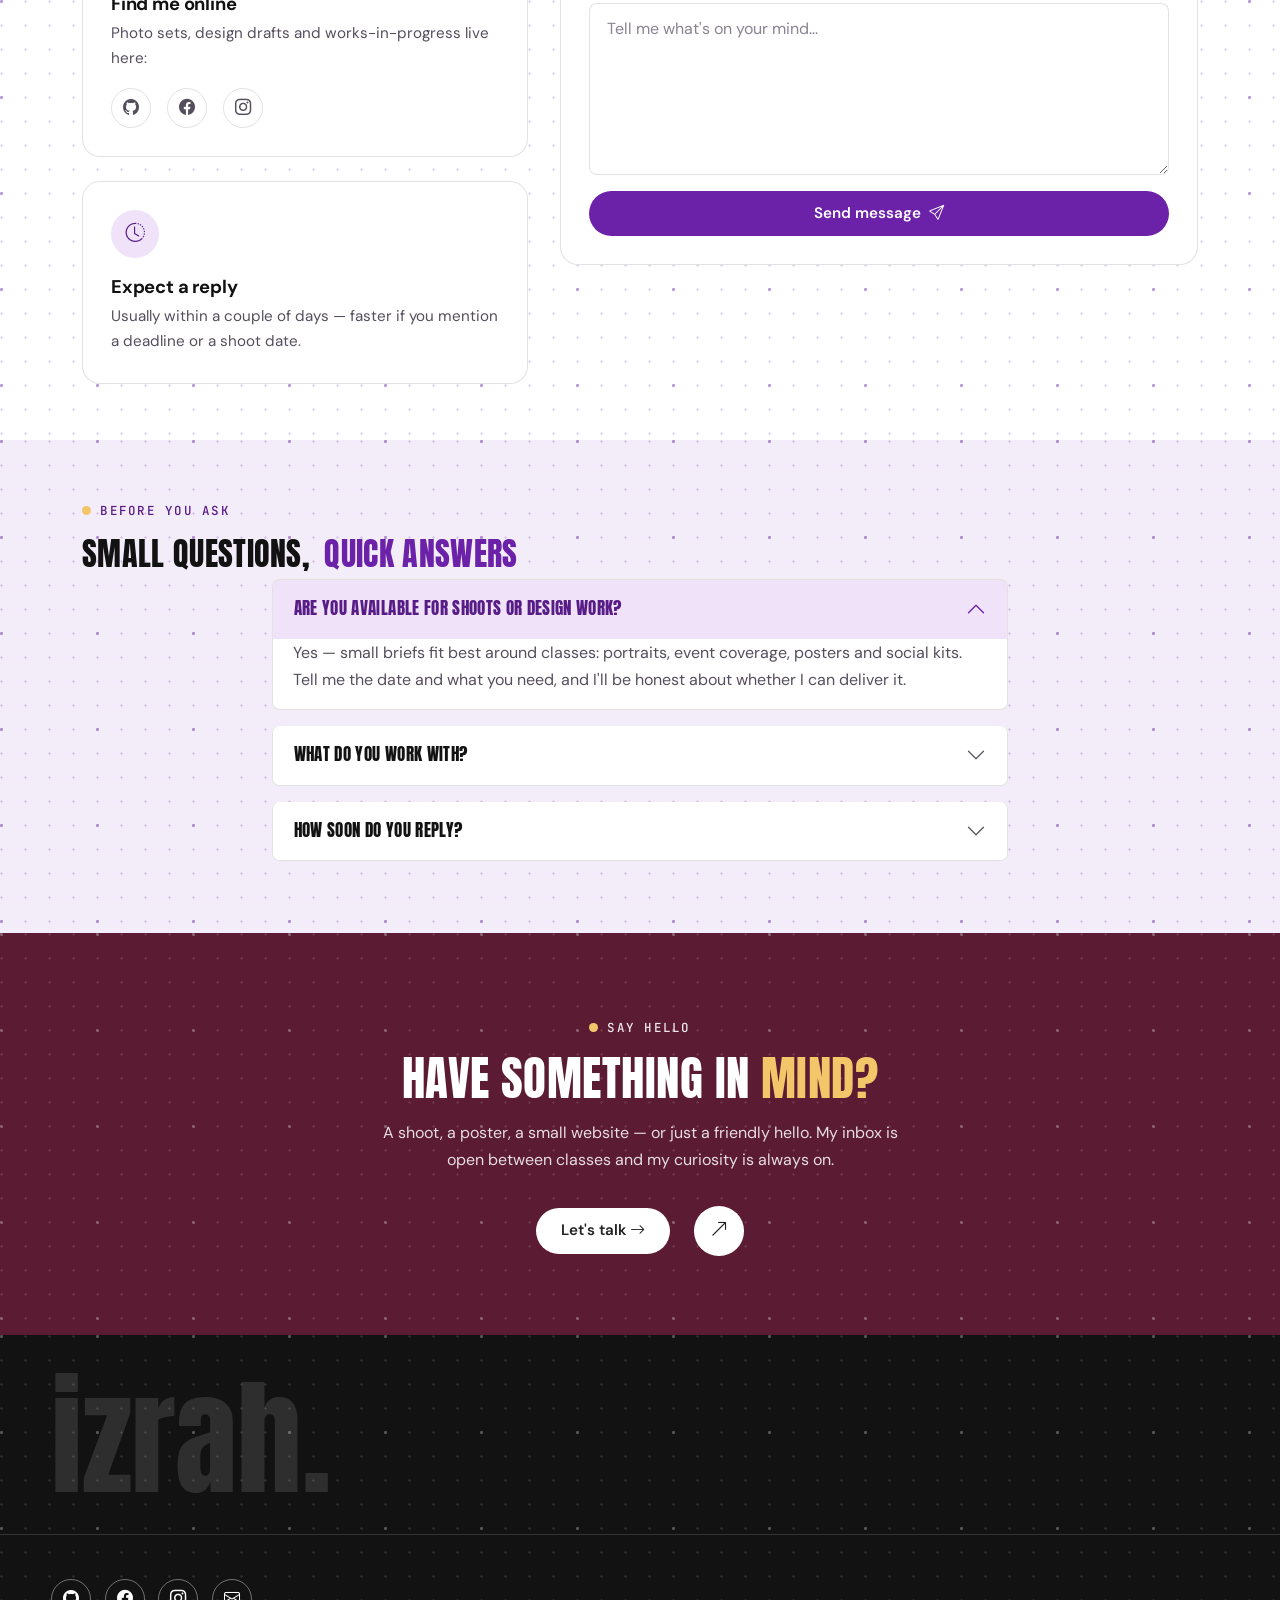
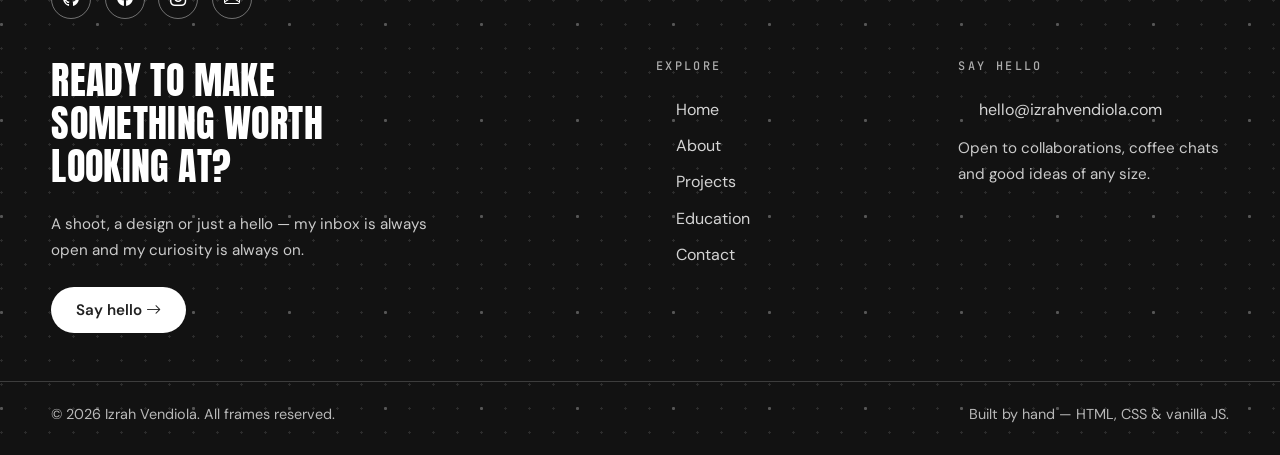
==== commit 0cfcb55b: "Cleanup the system" ====
--- a/pages/about.html
+++ b/pages/about.html
@@ -1,4 +1,5 @@
 <!DOCTYPE html>
+<!-- Legacy URL: redirects to the About section on the home page. -->
 <html lang="en">
 <head>
   <meta charset="UTF-8">
@@ -10,38 +11,7 @@
   <script>
     location.replace("../index.html#about");
   </script>
-  <style>
-    :root { color-scheme: light dark; }
-    * { box-sizing: border-box; }
-    body {
-      margin: 0; min-height: 100vh; display: grid; place-items: center;
-      padding: 1.5rem; font-family: system-ui, -apple-system, "Segoe UI", sans-serif;
-      background: #faf7fd; color: #121212;
-    }
-    .redirect { max-width: 30rem; text-align: center; }
-    .eyebrow {
-      display: inline-block; margin: 0 0 0.75rem; font-size: 0.72rem;
-      font-weight: 700; letter-spacing: 0.16em; text-transform: uppercase;
-      color: #6b21a8;
-    }
-    h1 {
-      margin: 0 0 1rem; font-size: clamp(2rem, 6vw, 3rem); line-height: 1.05;
-      text-transform: uppercase; letter-spacing: 0.01em;
-    }
-    p { margin: 0 0 1.75rem; line-height: 1.7; color: #554e5c; }
-    a {
-      display: inline-flex; align-items: center; justify-content: center;
-      padding: 0.75rem 1.5rem; border-radius: 999px; text-decoration: none;
-      font-weight: 600; color: #ffffff; background: #6b21a8;
-    }
-    a:hover, a:focus-visible { background: #581c87; }
-    @media (prefers-color-scheme: dark) {
-      body { background: #121212; color: #f7f4fa; }
-      .eyebrow, a { color: #e9d5ff; }
-      a { color: #121212; background: #c9a0f2; }
-      p { color: #c7bed0; }
-    }
-  </style>
+  <link rel="stylesheet" href="../assets/css/redirect.css">
 </head>
 <body>
   <main class="redirect">
--- a/assets/css/redirect.css
+++ b/assets/css/redirect.css
@@ -0,0 +1,41 @@
+/* Shared styling for the legacy URL redirect pages. */
+
+:root { color-scheme: light dark; }
+
+* { box-sizing: border-box; }
+
+body {
+  margin: 0; min-height: 100vh; display: grid; place-items: center;
+  padding: 1.5rem; font-family: system-ui, -apple-system, "Segoe UI", sans-serif;
+  background: #faf7fd; color: #121212;
+}
+
+.redirect { max-width: 30rem; text-align: center; }
+
+.eyebrow {
+  display: inline-block; margin: 0 0 0.75rem; font-size: 0.72rem;
+  font-weight: 700; letter-spacing: 0.16em; text-transform: uppercase;
+  color: #6b21a8;
+}
+
+h1 {
+  margin: 0 0 1rem; font-size: clamp(2rem, 6vw, 3rem); line-height: 1.05;
+  text-transform: uppercase; letter-spacing: 0.01em;
+}
+
+p { margin: 0 0 1.75rem; line-height: 1.7; color: #554e5c; }
+
+a {
+  display: inline-flex; align-items: center; justify-content: center;
+  padding: 0.75rem 1.5rem; border-radius: 999px; text-decoration: none;
+  font-weight: 600; color: #ffffff; background: #6b21a8;
+}
+
+a:hover, a:focus-visible { background: #581c87; }
+
+@media (prefers-color-scheme: dark) {
+  body { background: #121212; color: #f7f4fa; }
+  .eyebrow, a { color: #e9d5ff; }
+  a { color: #121212; background: #c9a0f2; }
+  p { color: #c7bed0; }
+}
